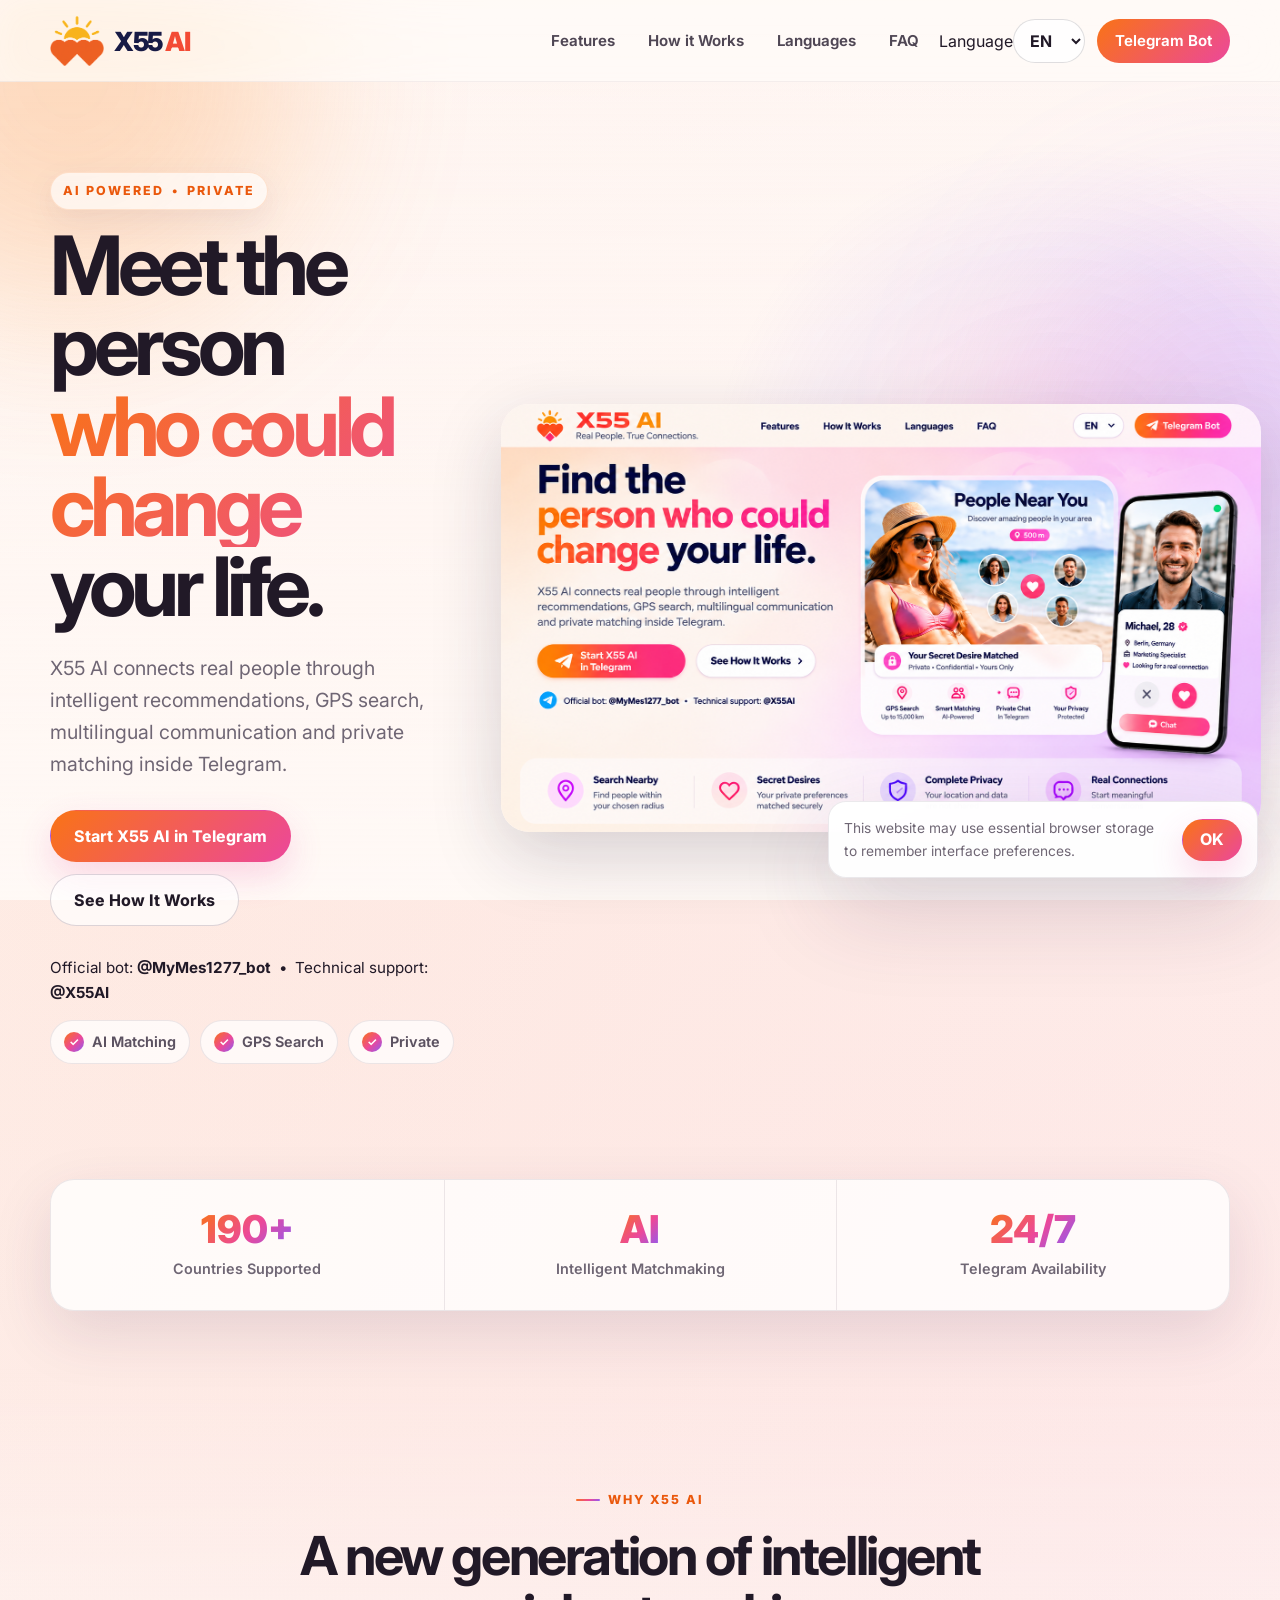
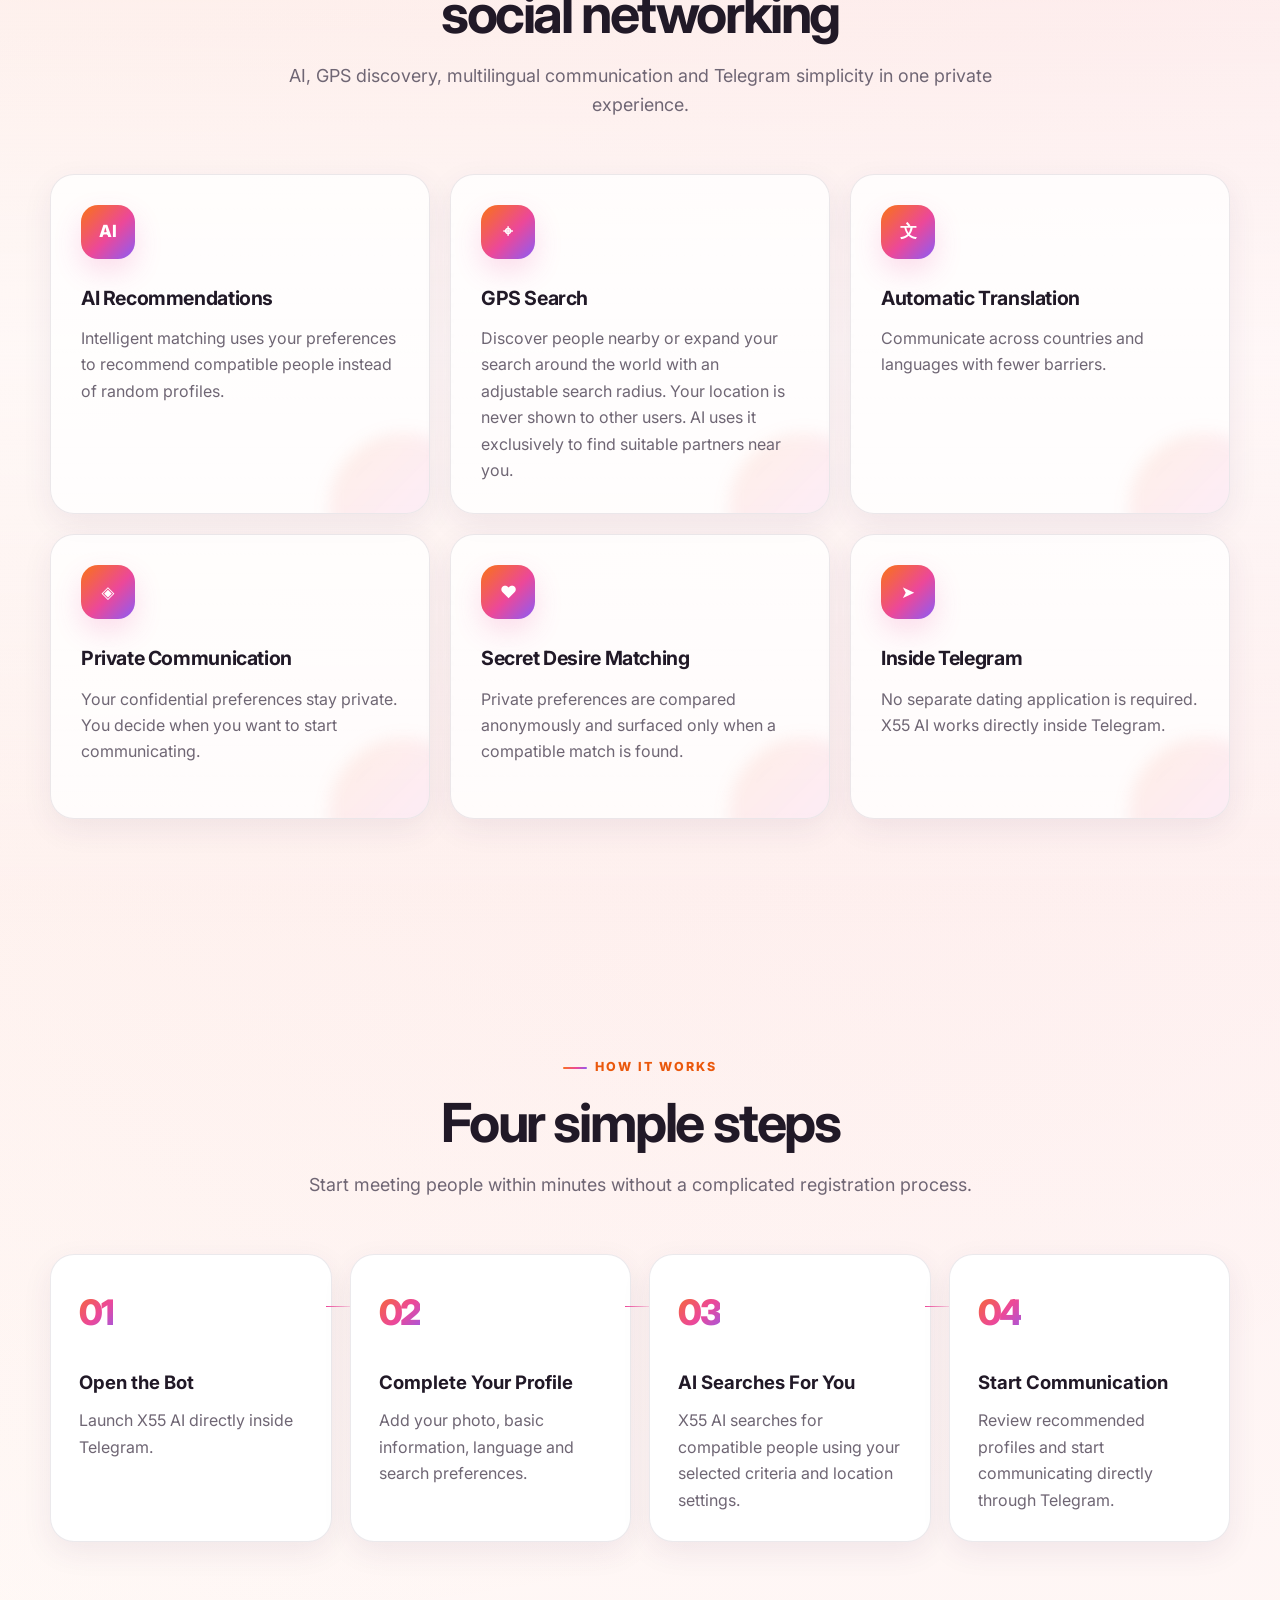
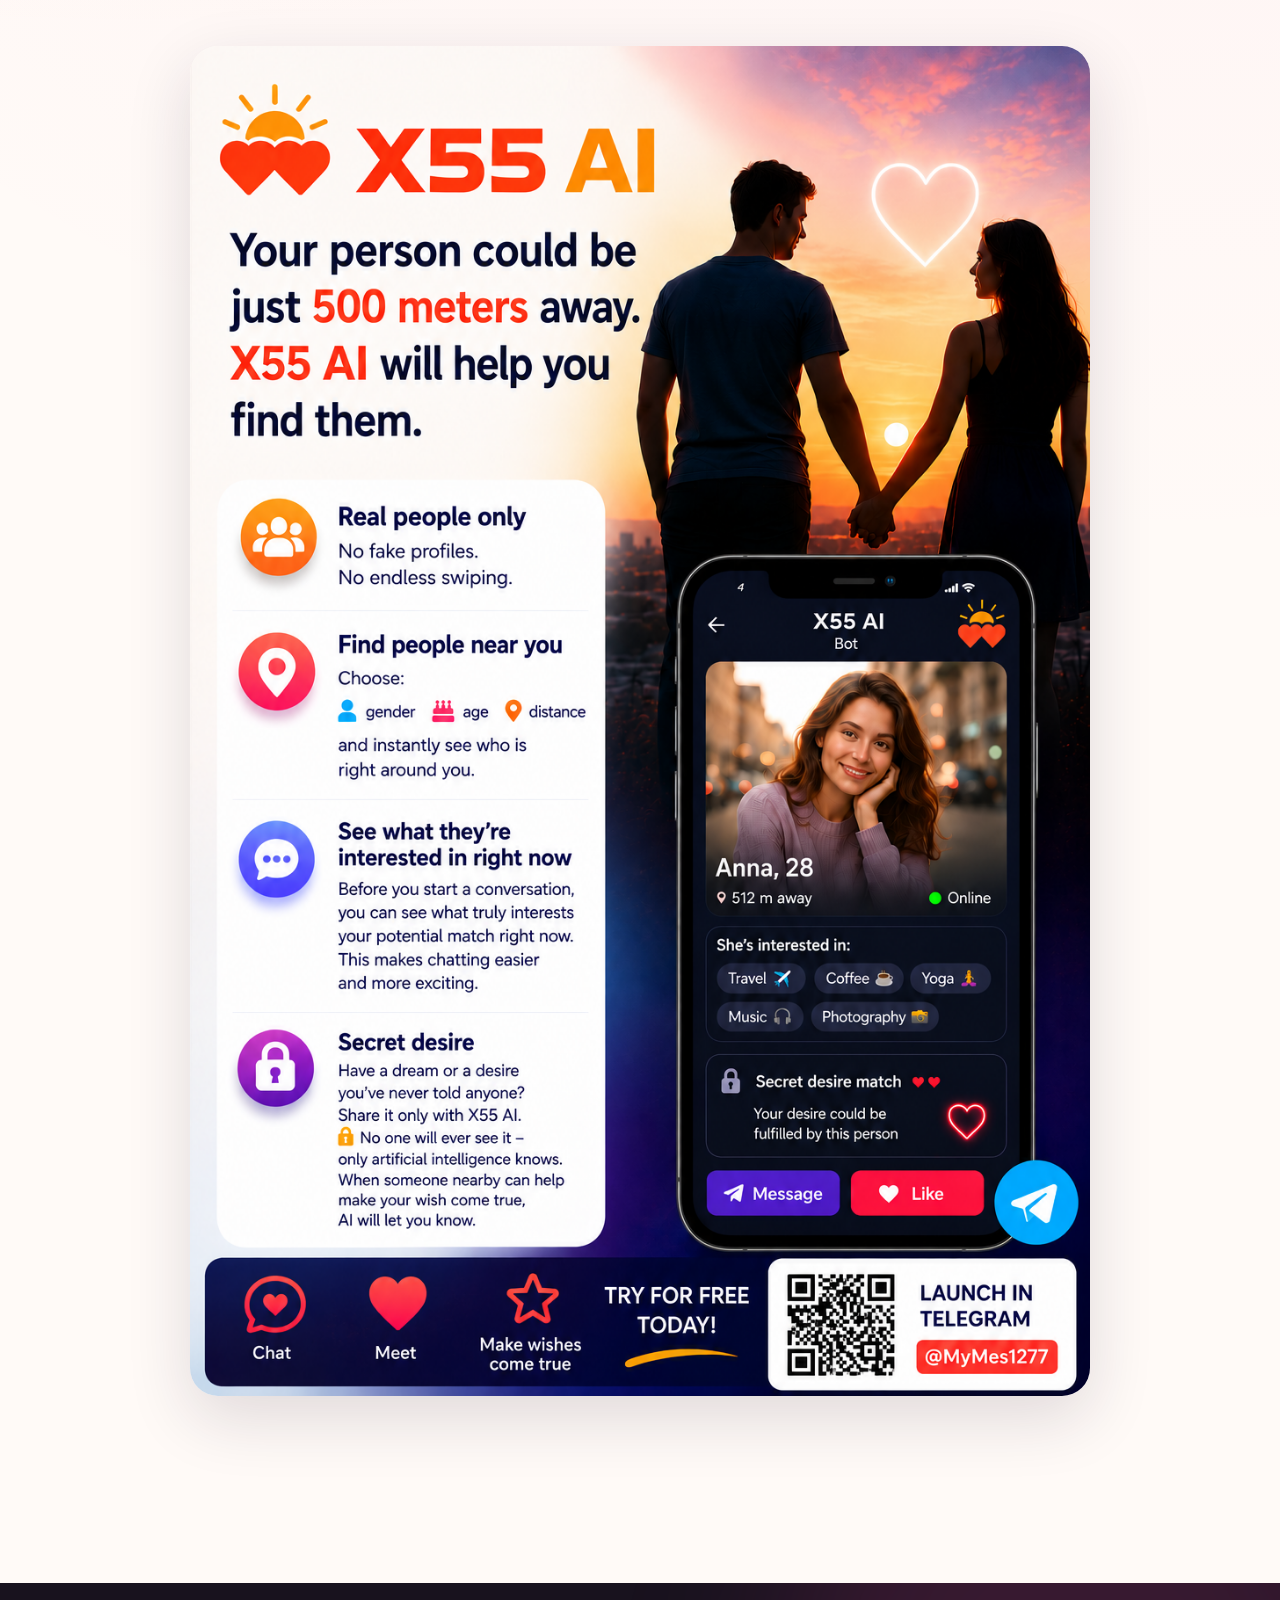
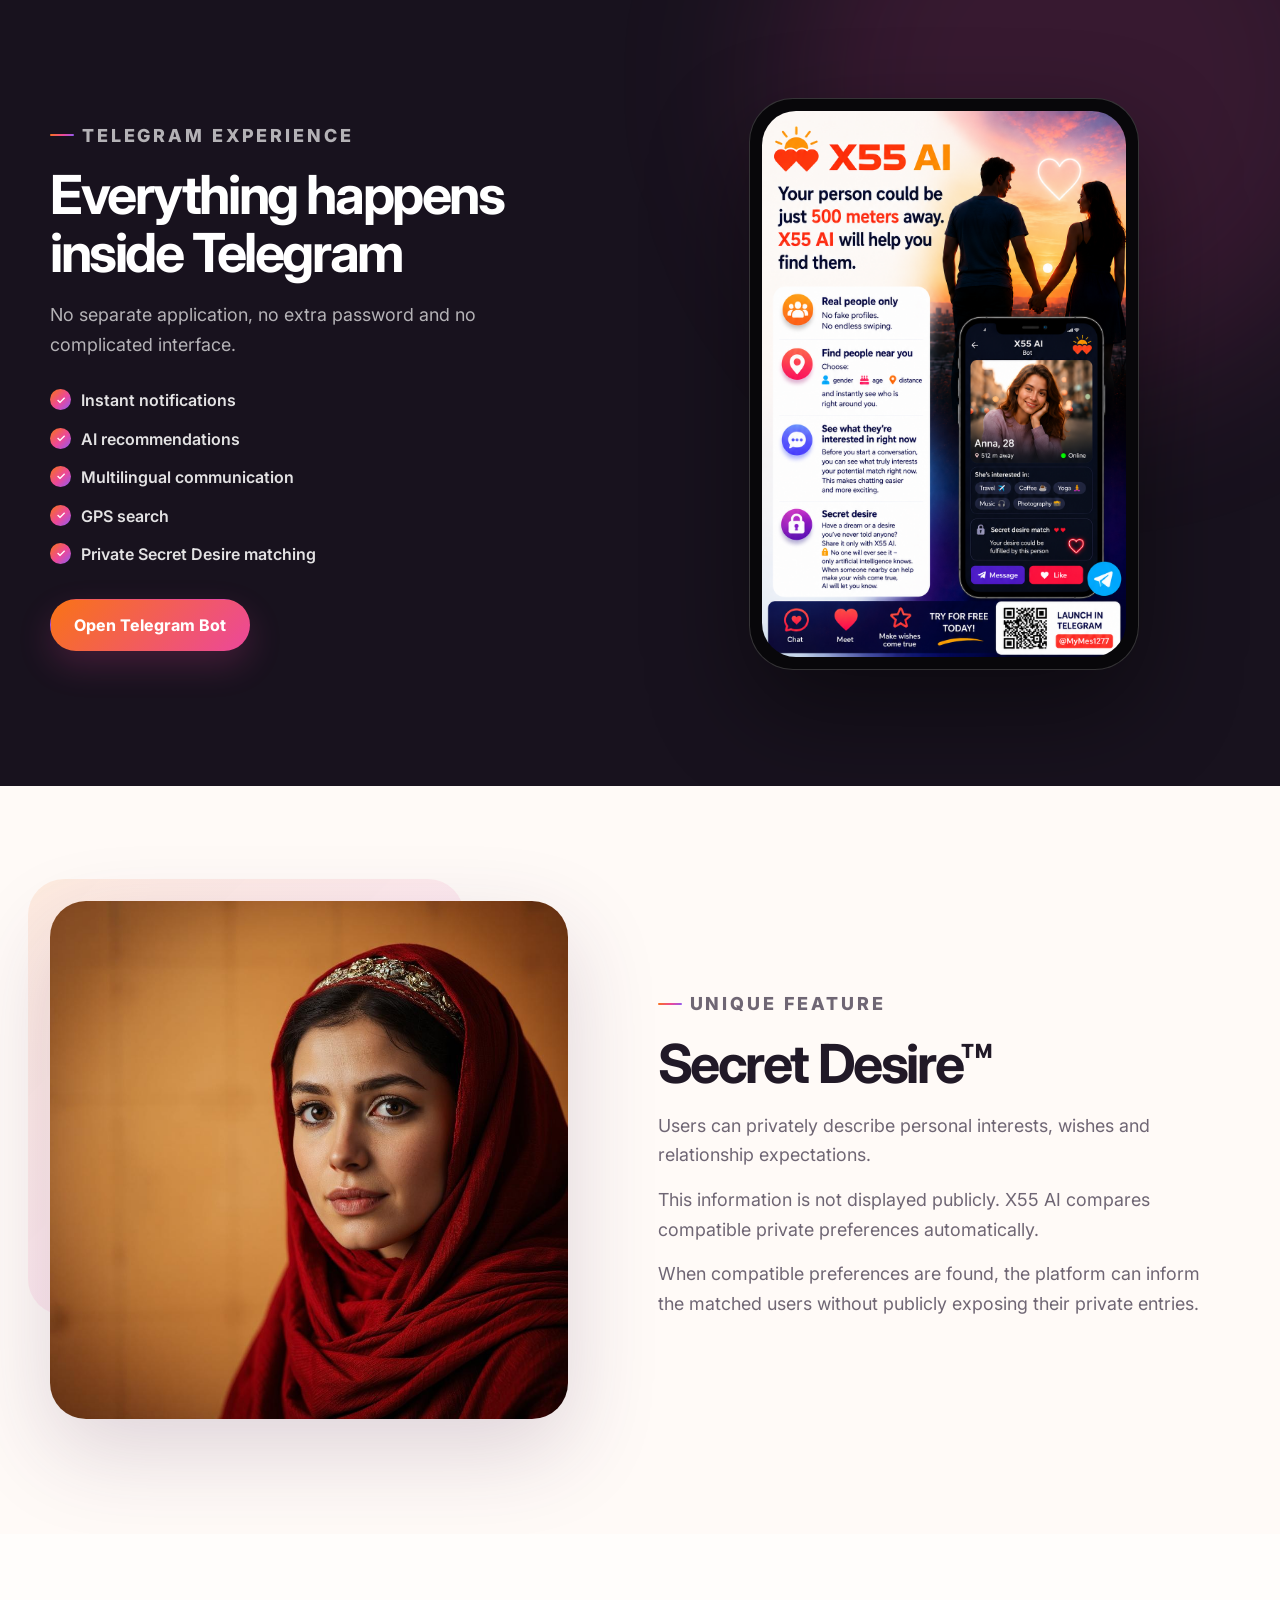
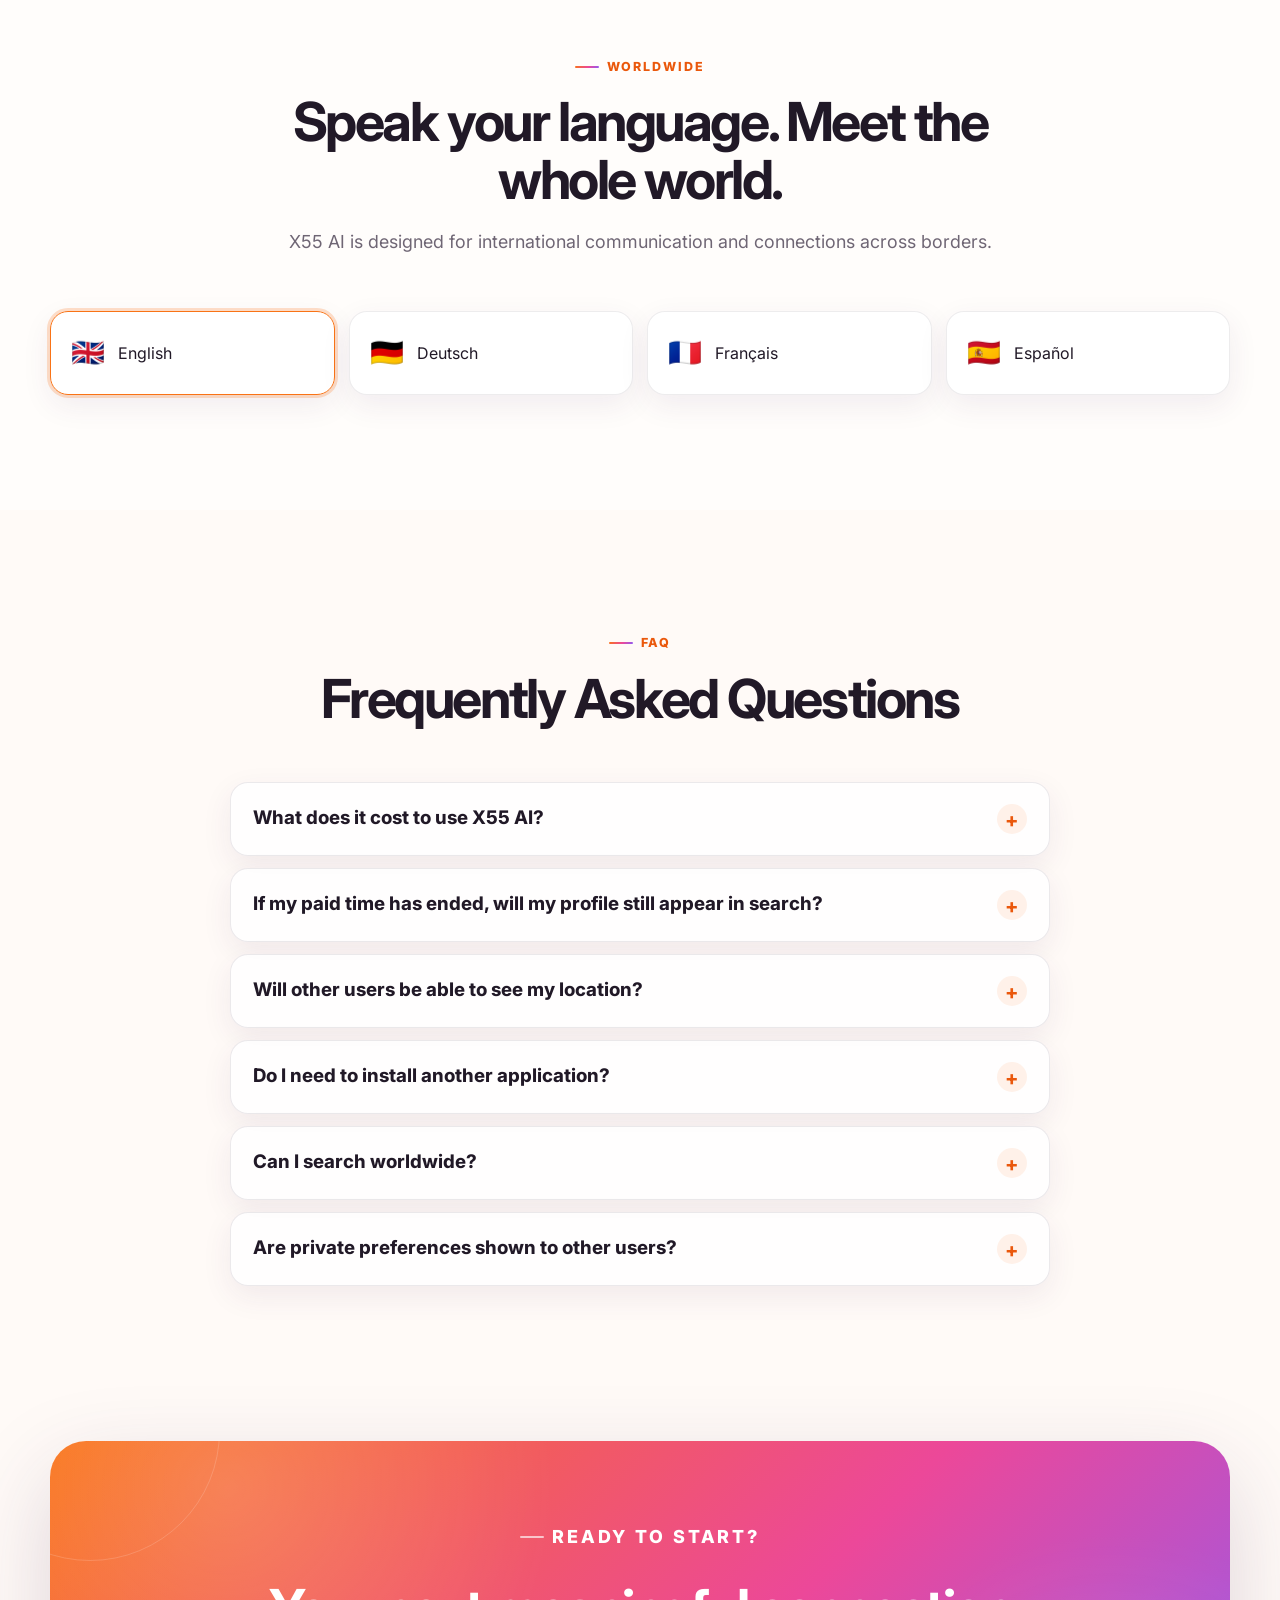
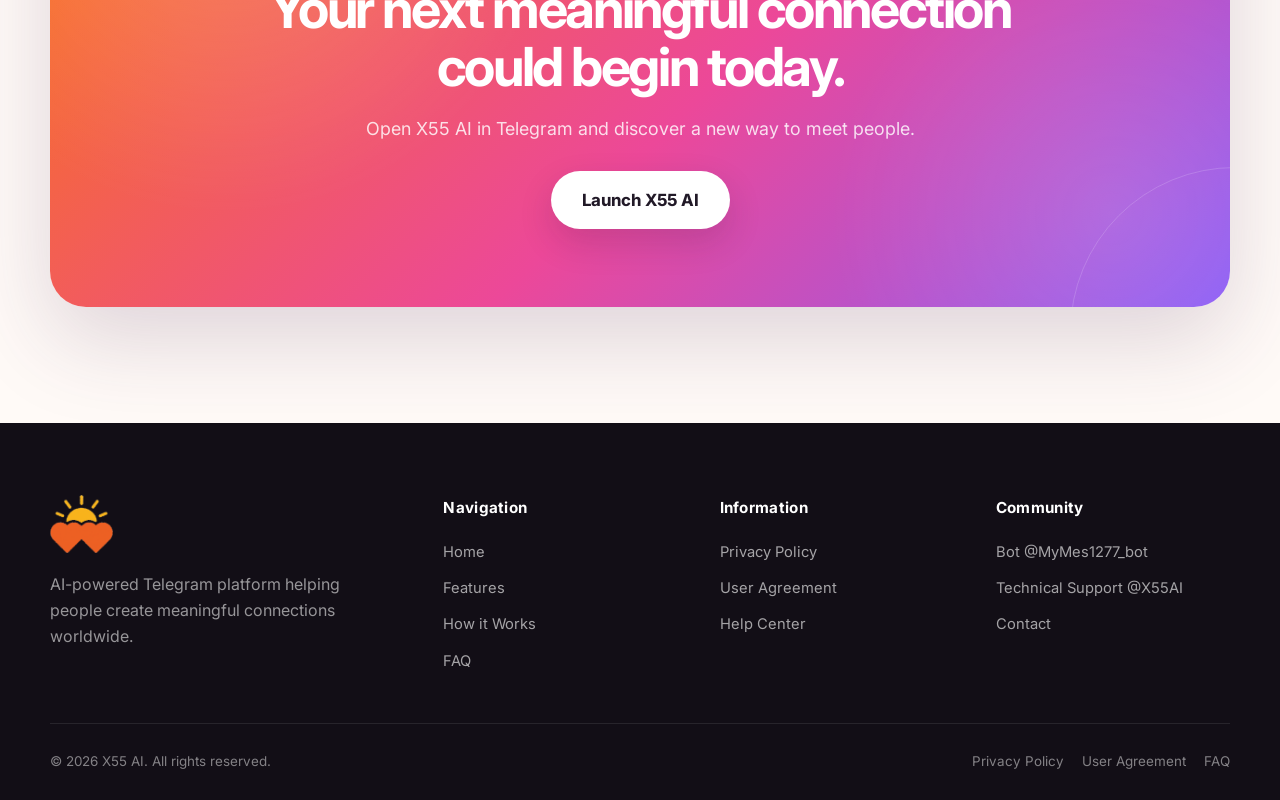
==== index.html @ 504388fe "Add files via upload" ====
<!doctype html>
<html lang="en">
<head>
  <meta charset="utf-8">
  <meta name="viewport" content="width=device-width, initial-scale=1">
  <meta name="color-scheme" content="light">
  <meta name="theme-color" content="#f97316">

  <title>X55 AI | AI-Powered Telegram Dating</title>
  <meta name="description" content="X55 AI is an AI-powered Telegram platform for meaningful connections, GPS discovery, multilingual communication and private matching.">
  <meta name="robots" content="index,follow,max-image-preview:large">
  <meta name="author" content="X55 AI">

  <link rel="icon" href="favicon.ico" sizes="any">
  <link rel="preconnect" href="https://fonts.googleapis.com">
  <link rel="preconnect" href="https://fonts.gstatic.com" crossorigin>
  <link href="https://fonts.googleapis.com/css2?family=Inter:wght@400;500;600;700;800&display=swap" rel="stylesheet">

  <meta property="og:type" content="website">
  <meta property="og:site_name" content="X55 AI">
  <meta property="og:title" content="X55 AI | Meet Real People with AI">
  <meta property="og:description" content="AI-powered matching, GPS discovery and multilingual communication directly inside Telegram.">
  <meta property="og:image" content="assets/hero/og-image.jpg">
  <meta property="og:image:alt" content="X55 AI">
  <meta name="twitter:card" content="summary_large_image">
  <meta name="twitter:title" content="X55 AI">
  <meta name="twitter:description" content="AI-powered Telegram platform for meaningful connections.">
  <meta name="twitter:image" content="assets/hero/og-image.jpg">

  <link rel="stylesheet" href="css/style.css">
  <link rel="stylesheet" href="css/animations.css">
  <link rel="stylesheet" href="css/responsive.css">
</head>

<body>
  <a class="skip-link" href="#main-content">Skip to content</a>

  <div class="background-gradient" aria-hidden="true"></div>
  <div class="background-glow glow-one" aria-hidden="true"></div>
  <div class="background-glow glow-two" aria-hidden="true"></div>

  <header id="header" class="site-header">
    <div class="container">
      <nav class="navbar" aria-label="Main navigation">
        <a class="logo" href="#hero" aria-label="X55 AI home">
          <img src="assets/logo/logo.png" alt="X55 AI" width="54" height="50">
          <span class="logo-wordmark">X55 <span>AI</span></span>
        </a>

        <ul class="desktop-menu">
          <li><a href="#features">Features</a></li>
          <li><a href="#how">How it Works</a></li>
          <li><a href="#languages">Languages</a></li>
          <li><a href="#faq">FAQ</a></li>
          <li class="language-switcher-item">
            <label class="sr-only" for="languageSelect">Language</label>
            <select id="languageSelect" class="language-select" aria-label="Select language">
              <option value="en">EN</option>
              <option value="de">DE</option>
              <option value="fr">FR</option>
              <option value="es">ES</option>
            </select>
          </li>
          <li>
            <a class="telegram-link" href="https://t.me/MyMes1277_bot" target="_blank" rel="noopener noreferrer" aria-label="Open @MyMes1277_bot in Telegram">
              Telegram Bot
            </a>
          </li>
        </ul>

        <button class="mobile-button" id="mobileButton" type="button"
                aria-label="Open navigation" aria-controls="mobileMenu" aria-expanded="false">
          <span aria-hidden="true"></span>
          <span aria-hidden="true"></span>
          <span aria-hidden="true"></span>
        </button>
      </nav>
    </div>

    <nav class="mobile-menu" id="mobileMenu" aria-label="Mobile navigation" hidden>
      <ul>
        <li><a href="#hero">Home</a></li>
        <li><a href="#features">Features</a></li>
        <li><a href="#how">How it Works</a></li>
        <li><a href="#languages">Languages</a></li>
        <li><a href="#faq">FAQ</a></li>
        <li class="mobile-language-row">
          <label for="mobileLanguageSelect">Language</label>
          <select id="mobileLanguageSelect" class="language-select" aria-label="Select language">
            <option value="en">English</option><option value="de">Deutsch</option>
            <option value="fr">Français</option><option value="es">Español</option>
          </select>
        </li>
        <li><a class="mobile-telegram" href="https://t.me/MyMes1277_bot" target="_blank" rel="noopener noreferrer">Start @MyMes1277_bot</a></li>
        <li><a href="https://t.me/X55AI" target="_blank" rel="noopener noreferrer">Technical Support @X55AI</a></li>
      </ul>
    </nav>
  </header>

  <main id="main-content">
    <section id="hero" class="hero" aria-labelledby="hero-title">
      <div class="container hero-grid">
        <div class="hero-content">
          <p class="hero-label">AI POWERED <span aria-hidden="true">•</span> PRIVATE</p>
          <h1 id="hero-title">
            Meet the person
            <span>who could change</span>
            your life.
          </h1>
          <p class="hero-description">
            X55 AI connects real people through intelligent recommendations,
            GPS search, multilingual communication and private matching inside Telegram.
          </p>

          <div class="hero-buttons">
            <a class="btn btn-primary" href="https://t.me/MyMes1277_bot" target="_blank" rel="noopener noreferrer" aria-label="Open X55 AI bot @MyMes1277_bot in Telegram">Start X55 AI in Telegram</a>
            <a class="btn btn-secondary" href="#how">See How It Works</a>
          </div>
          <p class="telegram-identity">Official bot: <strong>@MyMes1277_bot</strong> &nbsp;•&nbsp; Technical support: <a href="https://t.me/X55AI" target="_blank" rel="noopener noreferrer"><strong>@X55AI</strong></a></p>

          <ul class="hero-badges" aria-label="Key benefits">
            <li class="badge"><span class="badge-check" aria-hidden="true">✓</span> AI Matching</li>
            <li class="badge"><span class="badge-check" aria-hidden="true">✓</span> GPS Search</li>
            <li class="badge"><span class="badge-check" aria-hidden="true">✓</span> Private</li>
          </ul>
        </div>

        <div class="hero-visual hero-visual-single" aria-label="X55 AI preview">
          <figure class="hero-new-phone">
            <img src="assets/feature/how-it-works-en.png" alt="X55 AI overview: nearby search, private matching and Telegram experience" fetchpriority="high">
          </figure>
        </div>
      </div>
    </section>

    <section id="statistics" class="statistics" aria-label="X55 AI highlights">
      <div class="container">
        <div class="statistics-grid">
          <article class="statistics-card"><strong>190+</strong><span>Countries Supported</span></article>
          <article class="statistics-card"><strong>AI</strong><span>Intelligent Matchmaking</span></article>
          <article class="statistics-card"><strong>24/7</strong><span>Telegram Availability</span></article>
        </div>
      </div>
    </section>

    <section id="features" class="features" aria-labelledby="features-title">
      <div class="container">
        <header class="section-title">
          <p class="section-kicker">WHY X55 AI</p>
          <h2 id="features-title">A new generation of intelligent social networking</h2>
          <p>AI, GPS discovery, multilingual communication and Telegram simplicity in one private experience.</p>
        </header>

        <div class="features-grid">
          <article class="feature-card">
            <div class="feature-icon" aria-hidden="true">AI</div>
            <h3>AI Recommendations</h3>
            <p>Intelligent matching uses your preferences to recommend compatible people instead of random profiles.</p>
          </article>
          <article class="feature-card">
            <div class="feature-icon" aria-hidden="true">⌖</div>
            <h3>GPS Search</h3>
            <p>Discover people nearby or expand your search around the world with an adjustable search radius. Your location is never shown to other users. AI uses it exclusively to find suitable partners near you.</p>
          </article>
          <article class="feature-card">
            <div class="feature-icon" aria-hidden="true">文</div>
            <h3>Automatic Translation</h3>
            <p>Communicate across countries and languages with fewer barriers.</p>
          </article>
          <article class="feature-card">
            <div class="feature-icon" aria-hidden="true">◈</div>
            <h3>Private Communication</h3>
            <p>Your confidential preferences stay private. You decide when you want to start communicating.</p>
          </article>
          <article class="feature-card">
            <div class="feature-icon" aria-hidden="true">♥</div>
            <h3>Secret Desire Matching</h3>
            <p>Private preferences are compared anonymously and surfaced only when a compatible match is found.</p>
          </article>
          <article class="feature-card">
            <div class="feature-icon" aria-hidden="true">➤</div>
            <h3>Inside Telegram</h3>
            <p>No separate dating application is required. X55 AI works directly inside Telegram.</p>
          </article>
        </div>
      </div>
    </section>

    <section id="how" class="how-it-works" aria-labelledby="how-title">
      <div class="container">
        <header class="section-title">
          <p class="section-kicker">HOW IT WORKS</p>
          <h2 id="how-title">Four simple steps</h2>
          <p>Start meeting people within minutes without a complicated registration process.</p>
        </header>

        <ol class="steps-grid">
          <li class="step-card"><span class="step-number">01</span><h3>Open the Bot</h3><p>Launch X55 AI directly inside Telegram.</p></li>
          <li class="step-card"><span class="step-number">02</span><h3>Complete Your Profile</h3><p>Add your photo, basic information, language and search preferences.</p></li>
          <li class="step-card"><span class="step-number">03</span><h3>AI Searches For You</h3><p>X55 AI searches for compatible people using your selected criteria and location settings.</p></li>
          <li class="step-card"><span class="step-number">04</span><h3>Start Communication</h3><p>Review recommended profiles and start communicating directly through Telegram.</p></li>
        </ol>

        <div class="feature-explainer" aria-label="X55 AI visual overview">
          <div class="feature-explainer-image">
            <img src="assets/flyers/flyer-en.png" alt="X55 AI promotional overview: nearby people, private matching and Telegram" loading="lazy">
          </div>
        </div>
      </div>
    </section>

    <section id="phone-preview" class="phone-preview" aria-labelledby="telegram-title">
      <div class="container phone-preview-grid">
        <div class="preview-left">
          <p class="section-kicker">TELEGRAM EXPERIENCE</p>
          <h2 id="telegram-title">Everything happens inside Telegram</h2>
          <p>No separate application, no extra password and no complicated interface.</p>
          <ul class="preview-list">
            <li>Instant notifications</li>
            <li>AI recommendations</li>
            <li>Multilingual communication</li>
            <li>GPS search</li>
            <li>Private Secret Desire matching</li>
          </ul>
          <a class="btn btn-primary" href="https://t.me/MyMes1277_bot" target="_blank" rel="noopener noreferrer">Open Telegram Bot</a>
        </div>
        <figure class="preview-right">
          <div class="phone-large floating">
            <img src="assets/screenshots/chat-preview.png" alt="X55 AI interface inside Telegram" width="520" height="960" loading="lazy">
          </div>
        </figure>
      </div>
    </section>

    <section id="secret-desire" class="secret-desire" aria-labelledby="secret-title">
      <div class="container secret-grid">
        <figure class="secret-image">
          <img src="assets/hero/secret-desire.jpg" alt="Private matching concept" width="720" height="720" loading="lazy">
        </figure>
        <div class="secret-content">
          <p class="section-kicker">UNIQUE FEATURE</p>
          <h2 id="secret-title">Secret Desire™</h2>
          <p>Users can privately describe personal interests, wishes and relationship expectations.</p>
          <p>This information is not displayed publicly. X55 AI compares compatible private preferences automatically.</p>
          <p>When compatible preferences are found, the platform can inform the matched users without publicly exposing their private entries.</p>
        </div>
      </div>
    </section>

    <section id="languages" class="languages" aria-labelledby="languages-title">
      <div class="container">
        <header class="section-title">
          <p class="section-kicker">WORLDWIDE</p>
          <h2 id="languages-title">Speak your language. Meet the whole world.</h2>
          <p>X55 AI is designed for international communication and connections across borders.</p>
        </header>

        <div class="languages-grid" aria-label="Supported interface examples">
          <button class="language-card" type="button" data-language="en" aria-label="Switch language to English"><span aria-hidden="true">🇬🇧</span><span>English</span></button>
          <button class="language-card" type="button" data-language="de" aria-label="Switch language to Deutsch"><span aria-hidden="true">🇩🇪</span><span>Deutsch</span></button>
          <button class="language-card" type="button" data-language="fr" aria-label="Switch language to Français"><span aria-hidden="true">🇫🇷</span><span>Français</span></button>
          <button class="language-card" type="button" data-language="es" aria-label="Switch language to Español"><span aria-hidden="true">🇪🇸</span><span>Español</span></button>
        </div>
      </div>
    </section>

    <section id="faq" class="faq" aria-labelledby="faq-title">
      <div class="container">
        <header class="section-title">
          <p class="section-kicker">FAQ</p>
          <h2 id="faq-title">Frequently Asked Questions</h2>
        </header>

        <div class="faq-container">
          <article class="faq-item">
            <h3><button class="faq-question" type="button" aria-expanded="false">What does it cost to use X55 AI?</button></h3>
            <div class="faq-answer"><p>Currently, X55 AI costs 1.5 USD for 10 hours of use. You can pause the bot whenever you do not plan to use it; while paused, the usage timer stops and your remaining paid time is preserved.</p></div>
          </article>
          <article class="faq-item">
            <h3><button class="faq-question" type="button" aria-expanded="false">If my paid time has ended, will my profile still appear in search?</button></h3>
            <div class="faq-answer"><p>No. Only active, paid profiles participate in search. If your profile is inactive, the system assumes that you are not currently planning to meet people. Once paid time is renewed, your profile becomes active and participates in search again.</p></div>
          </article>
          <article class="faq-item">
            <h3><button class="faq-question" type="button" aria-expanded="false">Will other users be able to see my location?</button></h3>
            <div class="faq-answer"><p>No. Your exact location is never shown to other users. X55 AI uses location data exclusively to find suitable people within the search radius you choose.</p></div>
          </article>
          <article class="faq-item">
            <h3><button class="faq-question" type="button" aria-expanded="false">Do I need to install another application?</button></h3>
            <div class="faq-answer"><p>No. The service works directly inside Telegram.</p></div>
          </article>
          <article class="faq-item">
            <h3><button class="faq-question" type="button" aria-expanded="false">Can I search worldwide?</button></h3>
            <div class="faq-answer"><p>You can configure your search area and discover people beyond your immediate location.</p></div>
          </article>
          <article class="faq-item">
            <h3><button class="faq-question" type="button" aria-expanded="false">Are private preferences shown to other users?</button></h3>
            <div class="faq-answer"><p>Secret Desire entries are intended to remain private and are used for compatible matching rather than public profile display.</p></div>
          </article>
        </div>
      </div>
    </section>

    <section id="cta" class="cta" aria-labelledby="cta-title">
      <div class="container">
        <div class="cta-box">
          <p class="section-kicker">READY TO START?</p>
          <h2 id="cta-title">Your next meaningful connection could begin today.</h2>
          <p>Open X55 AI in Telegram and discover a new way to meet people.</p>
          <a class="btn btn-primary btn-large" href="https://t.me/MyMes1277_bot" target="_blank" rel="noopener noreferrer">Launch X55 AI</a>
        </div>
      </div>
    </section>
  </main>

  <footer id="footer" class="site-footer">
    <div class="container">
      <div class="footer-grid">
        <div class="footer-column footer-brand">
          <img class="footer-logo" src="assets/logo/logo-white.png" alt="X55 AI" width="220" height="72" loading="lazy">
          <p>AI-powered Telegram platform helping people create meaningful connections worldwide.</p>
        </div>

        <nav class="footer-column" aria-label="Footer navigation">
          <h2>Navigation</h2>
          <ul>
            <li><a href="#hero">Home</a></li>
            <li><a href="#features">Features</a></li>
            <li><a href="#how">How it Works</a></li>
            <li><a href="#faq">FAQ</a></li>
          </ul>
        </nav>

        <div class="footer-column">
          <h2>Information</h2>
          <ul>
            <li><a href="privacy.html">Privacy Policy</a></li>
            <li><a href="agreement.html">User Agreement</a></li>
            <li><a href="faq.html">Help Center</a></li>
          </ul>
        </div>

        <div class="footer-column">
          <h2>Community</h2>
          <ul>
            <li><a href="https://t.me/MyMes1277_bot" target="_blank" rel="noopener noreferrer">Bot @MyMes1277_bot</a></li>
            <li><a href="https://t.me/X55AI" target="_blank" rel="noopener noreferrer">Technical Support @X55AI</a></li>
            <li><a href="mailto:info@x55.ai">Contact</a></li>
          </ul>
        </div>
      </div>

      <div class="footer-bottom">
        <p>© 2026 X55 AI. All rights reserved.</p>
        <div class="footer-links">
          <a href="privacy.html">Privacy Policy</a>
          <a href="agreement.html">User Agreement</a>
          <a href="faq.html">FAQ</a>
        </div>
      </div>
    </div>
  </footer>

  <button id="scrollTop" class="scroll-top" type="button" aria-label="Back to top" hidden>↑</button>

  <div id="cookieNotice" class="cookie-notice" role="region" aria-label="Cookie notice" hidden>
    <div class="cookie-content">
      <p>This website may use essential browser storage to remember interface preferences.</p>
      <button id="acceptCookies" class="btn btn-primary" type="button">OK</button>
    </div>
  </div>

  <script type="application/ld+json">
  {
    "@context": "https://schema.org",
    "@type": "WebApplication",
    "name": "X55 AI",
    "url": "/",
    "applicationCategory": "SocialNetworkingApplication",
    "operatingSystem": "Telegram",
    "description": "AI-powered Telegram platform for meaningful connections, GPS discovery and multilingual communication.",
    "offers": {
      "@type": "Offer",
      "price": "0",
      "priceCurrency": "EUR",
      "description": "Free during beta testing"
    }
  }
  </script>

  <script src="js/main.js" defer></script>
</body>
</html>
---- css/style.css ----
/* =========================================================
   X55 AI — Core Styles
   File: css/style.css
   Version: 2.0
   ========================================================= */

/* ---------- Design tokens ---------- */
:root {
  --font-sans: "Inter", system-ui, -apple-system, BlinkMacSystemFont, "Segoe UI", sans-serif;

  --bg: #fffaf7;
  --bg-soft: #fff4ed;
  --surface: rgba(255, 255, 255, 0.82);
  --surface-solid: #ffffff;
  --surface-dark: #17121d;

  --text: #211927;
  --text-soft: #6f6674;
  --text-inverse: #ffffff;

  --primary: #f97316;
  --primary-strong: #ea580c;
  --secondary: #ec4899;
  --accent: #8b5cf6;

  --border: rgba(65, 40, 72, 0.10);
  --border-strong: rgba(65, 40, 72, 0.18);

  --shadow-sm: 0 10px 30px rgba(73, 39, 84, 0.08);
  --shadow-md: 0 22px 60px rgba(73, 39, 84, 0.13);
  --shadow-lg: 0 32px 90px rgba(73, 39, 84, 0.18);

  --radius-sm: 14px;
  --radius-md: 24px;
  --radius-lg: 36px;
  --radius-pill: 999px;

  --container: 1180px;
  --header-height: 82px;
  --section-space: clamp(76px, 9vw, 132px);

  --gradient-brand: linear-gradient(135deg, var(--primary) 0%, var(--secondary) 55%, var(--accent) 100%);
  --gradient-soft: linear-gradient(135deg, rgba(249,115,22,.10), rgba(236,72,153,.09), rgba(139,92,246,.08));
}

/* ---------- Reset ---------- */
*,
*::before,
*::after {
  box-sizing: border-box;
}

html {
  scroll-behavior: smooth;
  scroll-padding-top: calc(var(--header-height) + 20px);
}

body {
  margin: 0;
  min-width: 320px;
  overflow-x: hidden;
  color: var(--text);
  background:
    radial-gradient(circle at 10% 10%, rgba(249,115,22,.08), transparent 30%),
    radial-gradient(circle at 90% 18%, rgba(236,72,153,.08), transparent 30%),
    var(--bg);
  font-family: var(--font-sans);
  font-size: 16px;
  line-height: 1.65;
  -webkit-font-smoothing: antialiased;
  text-rendering: optimizeLegibility;
}

body.menu-open {
  overflow: hidden;
}

img {
  display: block;
  max-width: 100%;
  height: auto;
}

a {
  color: inherit;
  text-decoration: none;
}

button,
input,
textarea,
select {
  font: inherit;
}

button,
a {
  -webkit-tap-highlight-color: transparent;
}

button {
  color: inherit;
}

ul,
ol {
  margin: 0;
  padding: 0;
}

figure,
p,
h1,
h2,
h3 {
  margin-top: 0;
}

::selection {
  color: #fff;
  background: var(--secondary);
}

/* ---------- Accessibility ---------- */
.skip-link {
  position: fixed;
  z-index: 9999;
  top: 12px;
  left: 12px;
  padding: 11px 16px;
  border-radius: 10px;
  color: #fff;
  background: var(--surface-dark);
  transform: translateY(-160%);
  transition: transform .2s ease;
}

.skip-link:focus {
  transform: translateY(0);
}

:focus-visible {
  outline: 3px solid rgba(139,92,246,.45);
  outline-offset: 4px;
}

/* ---------- Layout ---------- */
.container {
  width: min(calc(100% - 40px), var(--container));
  margin-inline: auto;
}

main section {
  position: relative;
  padding-block: var(--section-space);
}

.section-title {
  width: min(760px, 100%);
  margin: 0 auto 54px;
  text-align: center;
}

.section-title h2,
.preview-left h2,
.secret-content h2,
.cta-box h2 {
  margin-bottom: 18px;
  font-size: clamp(2rem, 4.2vw, 3.6rem);
  line-height: 1.08;
  letter-spacing: -.045em;
}

.section-title > p:last-child,
.preview-left > p,
.secret-content p,
.cta-box > p {
  color: var(--text-soft);
  font-size: clamp(1rem, 1.5vw, 1.12rem);
}

.section-kicker,
.hero-label {
  display: inline-flex;
  align-items: center;
  gap: 8px;
  margin-bottom: 16px;
  color: var(--primary-strong);
  font-size: .78rem;
  font-weight: 800;
  letter-spacing: .16em;
  text-transform: uppercase;
}

.section-kicker::before {
  width: 24px;
  height: 2px;
  content: "";
  border-radius: 2px;
  background: var(--gradient-brand);
}

/* ---------- Decorative background ---------- */
.background-gradient,
.background-glow {
  position: fixed;
  z-index: -3;
  pointer-events: none;
}

.background-gradient {
  inset: 0;
  background: linear-gradient(180deg, rgba(255,255,255,.35), rgba(255,250,247,.92));
}

.background-glow {
  width: 460px;
  height: 460px;
  border-radius: 50%;
  opacity: .28;
  filter: blur(90px);
}

.glow-one {
  top: -150px;
  left: -160px;
  background: #fb923c;
}

.glow-two {
  top: 230px;
  right: -200px;
  background: #c084fc;
}

/* ---------- Buttons ---------- */
.btn {
  display: inline-flex;
  min-height: 52px;
  align-items: center;
  justify-content: center;
  gap: 10px;
  padding: 13px 23px;
  border: 1px solid transparent;
  border-radius: var(--radius-pill);
  cursor: pointer;
  font-weight: 750;
  line-height: 1.2;
  transition:
    transform .22s ease,
    box-shadow .22s ease,
    border-color .22s ease,
    background .22s ease;
}

.btn:hover {
  transform: translateY(-2px);
}

.btn-primary {
  color: #fff;
  background: var(--gradient-brand);
  box-shadow: 0 14px 34px rgba(236,72,153,.20);
}

.btn-primary:hover {
  box-shadow: 0 18px 42px rgba(236,72,153,.28);
}

.btn-secondary {
  border-color: var(--border-strong);
  background: rgba(255,255,255,.70);
  backdrop-filter: blur(12px);
}

.btn-secondary:hover {
  border-color: rgba(249,115,22,.35);
  background: #fff;
}

.btn-large {
  min-height: 58px;
  padding-inline: 30px;
  font-size: 1.05rem;
}

/* ---------- Header ---------- */
.site-header {
  position: sticky;
  z-index: 1000;
  top: 0;
  height: var(--header-height);
  border-bottom: 1px solid rgba(65,40,72,.06);
  background: rgba(255,250,247,.82);
  backdrop-filter: blur(18px) saturate(150%);
}

.navbar {
  height: var(--header-height);
  display: flex;
  align-items: center;
  justify-content: space-between;
  gap: 28px;
}

.logo {
  display: inline-flex;
  align-items: center;
  gap: 10px;
  flex: 0 0 auto;
}

.logo img {
  width: 54px;
  height: 50px;
  object-fit: contain;
}

.logo-wordmark {
  color: #171a45;
  font-size: 1.65rem;
  font-weight: 850;
  letter-spacing: -.055em;
  line-height: 1;
}

.logo-wordmark span {
  color: #f34b34;
}

.desktop-menu {
  display: flex;
  align-items: center;
  gap: 7px;
  list-style: none;
}

.desktop-menu a {
  display: inline-flex;
  align-items: center;
  min-height: 44px;
  padding: 8px 13px;
  border-radius: var(--radius-pill);
  color: #4f4654;
  font-size: .94rem;
  font-weight: 650;
  transition: color .2s ease, background .2s ease;
}

.desktop-menu a:hover {
  color: var(--primary-strong);
  background: rgba(249,115,22,.07);
}

.desktop-menu .telegram-link {
  margin-left: 5px;
  padding-inline: 18px;
  color: #fff;
  background: var(--gradient-brand);
}

.desktop-menu .telegram-link:hover {
  color: #fff;
  background: var(--gradient-brand);
  box-shadow: var(--shadow-sm);
}

.mobile-button {
  display: none;
  width: 46px;
  height: 46px;
  border: 1px solid var(--border);
  border-radius: 14px;
  background: rgba(255,255,255,.82);
  cursor: pointer;
}

.mobile-button span {
  display: block;
  width: 20px;
  height: 2px;
  margin: 4px auto;
  border-radius: 4px;
  background: var(--text);
}

.mobile-menu {
  position: fixed;
  z-index: 999;
  top: var(--header-height);
  right: 0;
  left: 0;
  padding: 18px 20px 24px;
  border-bottom: 1px solid var(--border);
  background: rgba(255,250,247,.97);
  box-shadow: var(--shadow-md);
  backdrop-filter: blur(18px);
}

.mobile-menu[hidden] {
  display: none;
}

.mobile-menu ul {
  display: grid;
  gap: 7px;
  list-style: none;
}

.mobile-menu a {
  display: block;
  padding: 13px 14px;
  border-radius: 12px;
  font-weight: 650;
}

.mobile-menu a:hover {
  background: rgba(249,115,22,.08);
}

.mobile-menu .mobile-telegram {
  margin-top: 7px;
  color: #fff;
  text-align: center;
  background: var(--gradient-brand);
}

/* ---------- Hero ---------- */
.hero {
  min-height: calc(100svh - var(--header-height));
  display: flex;
  align-items: center;
  padding-top: clamp(54px, 7vw, 90px);
  overflow: hidden;
}

.hero::before {
  position: absolute;
  z-index: -1;
  top: 5%;
  right: -10%;
  width: 55vw;
  height: 55vw;
  max-width: 820px;
  max-height: 820px;
  content: "";
  border-radius: 50%;
  background: radial-gradient(circle, rgba(236,72,153,.12), rgba(139,92,246,.06) 48%, transparent 70%);
}

.hero-grid {
  display: grid;
  grid-template-columns: minmax(0, 1.02fr) minmax(420px, .98fr);
  align-items: center;
  gap: clamp(42px, 6vw, 86px);
}

.hero-content {
  position: relative;
  z-index: 2;
}

.hero-label {
  padding: 8px 12px;
  border: 1px solid rgba(249,115,22,.16);
  border-radius: var(--radius-pill);
  background: rgba(255,255,255,.66);
  box-shadow: var(--shadow-sm);
}

.hero-content h1 {
  max-width: 760px;
  margin-bottom: 24px;
  font-size: clamp(3rem, 6.4vw, 5.9rem);
  line-height: .98;
  letter-spacing: -.065em;
}

.hero-content h1 span {
  display: block;
  color: transparent;
  background: var(--gradient-brand);
  -webkit-background-clip: text;
  background-clip: text;
}

.hero-description {
  max-width: 650px;
  margin-bottom: 30px;
  color: var(--text-soft);
  font-size: clamp(1.06rem, 1.6vw, 1.22rem);
}

.hero-buttons {
  display: flex;
  flex-wrap: wrap;
  gap: 12px;
  margin-bottom: 30px;
}

.hero-badges {
  display: flex;
  flex-wrap: wrap;
  gap: 10px;
  list-style: none;
}

.badge {
  display: inline-flex;
  align-items: center;
  gap: 8px;
  padding: 9px 13px;
  border: 1px solid var(--border);
  border-radius: var(--radius-pill);
  color: #5c5261;
  background: rgba(255,255,255,.72);
  font-size: .9rem;
  font-weight: 650;
}

.badge-check {
  display: grid;
  width: 20px;
  height: 20px;
  place-items: center;
  border-radius: 50%;
  color: #fff;
  background: var(--gradient-brand);
  font-size: .72rem;
}

.hero-visual {
  position: relative;
  min-height: 610px;
}

.hero-photo {
  position: absolute;
  inset: 0 10% 0 0;
  margin: 0;
  overflow: hidden;
  border: 1px solid rgba(255,255,255,.8);
  border-radius: 42px;
  box-shadow: var(--shadow-lg);
}

.hero-photo::after {
  position: absolute;
  inset: 0;
  content: "";
  background: linear-gradient(180deg, transparent 48%, rgba(31,18,36,.16));
}

.hero-photo img {
  width: 100%;
  height: 100%;
  object-fit: cover;
}

.phone-card {
  position: absolute;
  z-index: 4;
  right: 0;
  bottom: 24px;
  width: min(285px, 52%);
  padding: 9px;
  border: 1px solid rgba(255,255,255,.82);
  border-radius: 34px;
  background: rgba(25,20,31,.94);
  box-shadow: 0 30px 70px rgba(31,18,36,.28);
}

.phone-top {
  position: relative;
  height: 24px;
}

.phone-camera {
  position: absolute;
  top: 7px;
  left: 50%;
  width: 7px;
  height: 7px;
  border-radius: 50%;
  background: #08070a;
  transform: translateX(-32px);
}

.phone-speaker {
  position: absolute;
  top: 9px;
  left: 50%;
  width: 36px;
  height: 4px;
  border-radius: 10px;
  background: #08070a;
  transform: translateX(-50%);
}

.phone-screen {
  overflow: hidden;
  min-height: 440px;
  border-radius: 26px;
  background: #fff;
}

.telegram-header {
  display: flex;
  align-items: center;
  gap: 9px;
  padding: 14px;
  border-bottom: 1px solid var(--border);
  font-size: .82rem;
}

.telegram-header img {
  width: 34px;
  height: 34px;
  border-radius: 50%;
  object-fit: cover;
}

.profile-card {
  padding: 14px;
}

.profile-card > img {
  width: 100%;
  aspect-ratio: 4 / 4.5;
  border-radius: 18px;
  object-fit: cover;
}

.profile-card h2 {
  margin: 12px 0 2px;
  font-size: 1.25rem;
}

.profile-card p {
  margin: 0;
  color: var(--text-soft);
  font-size: .88rem;
}

.match-box {
  margin: 0 14px 15px;
  padding: 11px 12px;
  border: 1px solid rgba(236,72,153,.13);
  border-radius: 14px;
  color: #9d174d;
  background: rgba(253,242,248,.92);
  font-size: .82rem;
  font-weight: 700;
}

/* ---------- Statistics ---------- */
.statistics {
  padding-block: 0 56px;
}

.statistics-grid {
  position: relative;
  z-index: 5;
  display: grid;
  grid-template-columns: repeat(4, 1fr);
  overflow: hidden;
  border: 1px solid var(--border);
  border-radius: var(--radius-md);
  background: rgba(255,255,255,.78);
  box-shadow: var(--shadow-md);
  backdrop-filter: blur(16px);
}

.statistics-card {
  min-height: 130px;
  display: flex;
  flex-direction: column;
  align-items: center;
  justify-content: center;
  padding: 22px;
  text-align: center;
}

.statistics-card + .statistics-card {
  border-left: 1px solid var(--border);
}

.statistics-card strong {
  color: transparent;
  background: var(--gradient-brand);
  -webkit-background-clip: text;
  background-clip: text;
  font-size: clamp(1.8rem, 3vw, 2.65rem);
  font-weight: 850;
  line-height: 1;
}

.statistics-card span {
  margin-top: 9px;
  color: var(--text-soft);
  font-size: .9rem;
  font-weight: 600;
}

/* ---------- Features ---------- */
.features {
  background: linear-gradient(180deg, transparent, rgba(255,255,255,.60), transparent);
}

.features-grid {
  display: grid;
  grid-template-columns: repeat(3, 1fr);
  gap: 20px;
}

.feature-card {
  position: relative;
  min-height: 285px;
  padding: 30px;
  overflow: hidden;
  border: 1px solid var(--border);
  border-radius: var(--radius-md);
  background: rgba(255,255,255,.76);
  box-shadow: var(--shadow-sm);
  transition: transform .25s ease, box-shadow .25s ease, border-color .25s ease;
}

.feature-card::after {
  position: absolute;
  right: -50px;
  bottom: -70px;
  width: 150px;
  height: 150px;
  content: "";
  border-radius: 50%;
  background: var(--gradient-soft);
  filter: blur(8px);
}

.feature-card:hover {
  transform: translateY(-6px);
  border-color: rgba(236,72,153,.20);
  box-shadow: var(--shadow-md);
}

.feature-icon {
  display: grid;
  width: 54px;
  height: 54px;
  margin-bottom: 23px;
  place-items: center;
  border-radius: 17px;
  color: #fff;
  background: var(--gradient-brand);
  box-shadow: 0 12px 28px rgba(236,72,153,.18);
  font-size: 1.05rem;
  font-weight: 800;
}

.feature-card h3 {
  margin-bottom: 11px;
  font-size: 1.22rem;
  letter-spacing: -.02em;
}

.feature-card p {
  margin-bottom: 0;
  color: var(--text-soft);
}

/* ---------- How it works ---------- */
.how-it-works {
  overflow: hidden;
}

.steps-grid {
  display: grid;
  grid-template-columns: repeat(4, 1fr);
  gap: 18px;
  list-style: none;
  counter-reset: none;
}

.step-card {
  position: relative;
  min-height: 245px;
  padding: 28px;
  border: 1px solid var(--border);
  border-radius: var(--radius-md);
  background: var(--surface-solid);
  box-shadow: var(--shadow-sm);
}

.step-card:not(:last-child)::after {
  position: absolute;
  z-index: 3;
  top: 51px;
  right: -25px;
  width: 30px;
  height: 1px;
  content: "";
  background: linear-gradient(90deg, var(--secondary), transparent);
}

.step-number {
  display: inline-flex;
  margin-bottom: 26px;
  color: transparent;
  background: var(--gradient-brand);
  -webkit-background-clip: text;
  background-clip: text;
  font-size: 2.2rem;
  font-weight: 850;
  letter-spacing: -.06em;
}

.step-card h3 {
  margin-bottom: 10px;
  font-size: 1.16rem;
}

.step-card p {
  margin-bottom: 0;
  color: var(--text-soft);
}

/* ---------- Telegram preview ---------- */
.phone-preview {
  overflow: hidden;
  background: #18121e;
  color: #fff;
}

.phone-preview::before {
  position: absolute;
  top: -200px;
  right: -100px;
  width: 600px;
  height: 600px;
  content: "";
  border-radius: 50%;
  background: rgba(236,72,153,.15);
  filter: blur(80px);
}

.phone-preview-grid {
  display: grid;
  grid-template-columns: .95fr 1.05fr;
  align-items: center;
  gap: clamp(48px, 7vw, 90px);
}

.phone-preview .section-kicker {
  color: #fdba74;
}

.phone-preview .preview-left > p {
  color: rgba(255,255,255,.68);
}

.preview-list {
  display: grid;
  gap: 12px;
  margin: 28px 0 32px;
  list-style: none;
}

.preview-list li {
  position: relative;
  padding-left: 31px;
  color: rgba(255,255,255,.88);
  font-weight: 600;
}

.preview-list li::before {
  position: absolute;
  top: 2px;
  left: 0;
  display: grid;
  width: 21px;
  height: 21px;
  place-items: center;
  content: "✓";
  border-radius: 50%;
  color: #fff;
  background: var(--gradient-brand);
  font-size: .7rem;
}

.preview-right {
  margin: 0;
  display: flex;
  justify-content: center;
}

.phone-large {
  position: relative;
  width: min(390px, 86%);
  padding: 12px;
  border: 1px solid rgba(255,255,255,.18);
  border-radius: 44px;
  background: #08070a;
  box-shadow: 0 40px 100px rgba(0,0,0,.45);
}

.phone-large img {
  width: 100%;
  border-radius: 34px;
}

/* ---------- Secret Desire ---------- */
.secret-grid {
  display: grid;
  grid-template-columns: .95fr 1.05fr;
  align-items: center;
  gap: clamp(44px, 7vw, 90px);
}

.secret-image {
  position: relative;
  margin: 0;
}

.secret-image::before {
  position: absolute;
  z-index: -1;
  inset: -22px 20% 20% -22px;
  content: "";
  border-radius: var(--radius-lg);
  background: var(--gradient-soft);
}

.secret-image img {
  width: 100%;
  aspect-ratio: 1 / 1;
  border-radius: var(--radius-lg);
  object-fit: cover;
  box-shadow: var(--shadow-lg);
}

.secret-content p:not(.section-kicker) {
  margin-bottom: 15px;
}

/* ---------- Languages ---------- */
.languages {
  background: rgba(255,255,255,.54);
}

.languages-grid {
  display: grid;
  grid-template-columns: repeat(4, 1fr);
  gap: 14px;
}

.language-card {
  min-height: 84px;
  display: flex;
  align-items: center;
  gap: 13px;
  padding: 18px 20px;
  border: 1px solid var(--border);
  border-radius: 18px;
  background: #fff;
  box-shadow: var(--shadow-sm);
  font-weight: 700;
  transition: transform .2s ease, box-shadow .2s ease;
}

.language-card:hover {
  transform: translateY(-3px);
  box-shadow: var(--shadow-md);
}

.language-card span:first-child {
  font-size: 1.7rem;
}

/* ---------- FAQ ---------- */
.faq-container {
  width: min(820px, 100%);
  margin-inline: auto;
  display: grid;
  gap: 12px;
}

.faq-item {
  overflow: hidden;
  border: 1px solid var(--border);
  border-radius: 18px;
  background: rgba(255,255,255,.82);
  box-shadow: var(--shadow-sm);
}

.faq-item h3 {
  margin: 0;
}

.faq-question {
  position: relative;
  width: 100%;
  min-height: 72px;
  padding: 20px 62px 20px 22px;
  border: 0;
  background: transparent;
  cursor: pointer;
  text-align: left;
  font-weight: 750;
}

.faq-question::after {
  position: absolute;
  top: 50%;
  right: 22px;
  display: grid;
  width: 30px;
  height: 30px;
  place-items: center;
  content: "+";
  border-radius: 50%;
  color: var(--primary-strong);
  background: rgba(249,115,22,.09);
  font-size: 1.25rem;
  transform: translateY(-50%);
  transition: transform .2s ease;
}

.faq-question[aria-expanded="true"]::after {
  transform: translateY(-50%) rotate(45deg);
}

.faq-answer {
  padding: 0 22px 21px;
  color: var(--text-soft);
}

.faq-answer p {
  margin: 0;
}

/* ---------- CTA ---------- */
.cta {
  padding-top: 40px;
}

.cta-box {
  position: relative;
  overflow: hidden;
  padding: clamp(44px, 7vw, 78px);
  border-radius: var(--radius-lg);
  color: #fff;
  text-align: center;
  background:
    radial-gradient(circle at 15% 10%, rgba(255,255,255,.17), transparent 30%),
    radial-gradient(circle at 90% 80%, rgba(255,255,255,.12), transparent 25%),
    var(--gradient-brand);
  box-shadow: var(--shadow-lg);
}

.cta-box::before,
.cta-box::after {
  position: absolute;
  content: "";
  border: 1px solid rgba(255,255,255,.16);
  border-radius: 50%;
}

.cta-box::before {
  width: 260px;
  height: 260px;
  top: -140px;
  left: -90px;
}

.cta-box::after {
  width: 330px;
  height: 330px;
  right: -170px;
  bottom: -190px;
}

.cta-box .section-kicker {
  position: relative;
  z-index: 1;
  color: #fff;
}

.cta-box .section-kicker::before {
  background: rgba(255,255,255,.65);
}

.cta-box h2,
.cta-box > p,
.cta-box .btn {
  position: relative;
  z-index: 1;
}

.cta-box h2 {
  max-width: 820px;
  margin-inline: auto;
}

.cta-box > p {
  max-width: 650px;
  margin: 0 auto 28px;
  color: rgba(255,255,255,.82);
}

.cta-box .btn-primary {
  color: var(--text);
  background: #fff;
  box-shadow: 0 14px 34px rgba(40,20,50,.16);
}

/* ---------- Footer ---------- */
.site-footer {
  padding: 72px 0 28px;
  color: rgba(255,255,255,.78);
  background: #120e16;
}

.footer-grid {
  display: grid;
  grid-template-columns: 1.5fr repeat(3, 1fr);
  gap: 42px;
  padding-bottom: 50px;
}

.footer-logo {
  width: auto;
  max-height: 58px;
  margin-bottom: 18px;
}

.footer-brand p {
  max-width: 340px;
  margin-bottom: 0;
  color: rgba(255,255,255,.56);
}

.footer-column h2 {
  margin-bottom: 18px;
  color: #fff;
  font-size: .95rem;
  letter-spacing: .02em;
}

.footer-column ul {
  display: grid;
  gap: 10px;
  list-style: none;
}

.footer-column a {
  color: rgba(255,255,255,.62);
  font-size: .92rem;
  transition: color .2s ease;
}

.footer-column a:hover {
  color: #fff;
}

.footer-bottom {
  display: flex;
  align-items: center;
  justify-content: space-between;
  gap: 24px;
  padding-top: 26px;
  border-top: 1px solid rgba(255,255,255,.09);
  color: rgba(255,255,255,.48);
  font-size: .84rem;
}

.footer-bottom p {
  margin: 0;
}

.footer-links {
  display: flex;
  flex-wrap: wrap;
  gap: 18px;
}

.footer-links a:hover {
  color: #fff;
}

/* ---------- Scroll-to-top ---------- */
.scroll-top {
  position: fixed;
  z-index: 800;
  right: 22px;
  bottom: 22px;
  width: 48px;
  height: 48px;
  border: 1px solid rgba(255,255,255,.65);
  border-radius: 50%;
  color: #fff;
  background: var(--gradient-brand);
  box-shadow: var(--shadow-md);
  cursor: pointer;
  font-size: 1.25rem;
}

.scroll-top[hidden] {
  display: none;
}

/* ---------- Cookie notice ---------- */
.cookie-notice {
  position: fixed;
  z-index: 1200;
  right: 22px;
  bottom: 22px;
  width: min(430px, calc(100% - 44px));
  padding: 15px;
  border: 1px solid var(--border);
  border-radius: 18px;
  background: rgba(255,255,255,.96);
  box-shadow: var(--shadow-lg);
  backdrop-filter: blur(18px);
}

.cookie-notice[hidden] {
  display: none;
}

.cookie-content {
  display: flex;
  align-items: center;
  gap: 16px;
}

.cookie-content p {
  margin: 0;
  color: var(--text-soft);
  font-size: .86rem;
}

.cookie-content .btn {
  min-height: 42px;
  padding: 10px 17px;
  flex: 0 0 auto;
}

/* ---------- Utility behavior ---------- */
[hidden] {
  display: none !important;
}

/* Keep anchor targets visually comfortable below sticky header. */
#features,
#how,
#phone-preview,
#secret-desire,
#languages,
#faq,
#cta {
  scroll-margin-top: calc(var(--header-height) + 18px);
}

/* Official X55 AI Telegram contacts */
.telegram-identity {
  margin-top: 14px;
  font-size: 0.95rem;
  line-height: 1.6;
}
.telegram-identity a {
  text-decoration: none;
}
.telegram-identity a:hover,
.telegram-identity a:focus-visible {
  text-decoration: underline;
}


/* =========================================================
   X55 AI — multilingual controls + hero composition fix
   ========================================================= */
.language-switcher-item { display:flex; align-items:center; }
.language-select {
  appearance:auto;
  min-width:72px;
  padding:.62rem .75rem;
  border:1px solid rgba(31,24,36,.14);
  border-radius:999px;
  background:rgba(255,255,255,.86);
  color:inherit;
  font:inherit;
  font-weight:700;
  cursor:pointer;
}
.mobile-language-row { display:flex; align-items:center; justify-content:space-between; gap:1rem; padding:.75rem 0; }
.mobile-language-row label { font-weight:700; }
.languages-grid .language-card {
  width:100%;
  font:inherit;
  color:inherit;
  cursor:pointer;
  border:1px solid rgba(31,24,36,.08);
}
.languages-grid .language-card.is-active {
  outline:3px solid rgba(249,115,22,.22);
  border-color:#f97316;
}
html[dir="rtl"] body { direction:rtl; }
html[dir="rtl"] .navbar,
html[dir="rtl"] .hero-grid,
html[dir="rtl"] .phone-preview-grid,
html[dir="rtl"] .secret-grid,
html[dir="rtl"] .footer-grid { direction:rtl; }

/* Keep the main photograph and phone visually separate on desktop. */
.hero-visual {
  display:grid !important;
  grid-template-columns:minmax(0,1fr) minmax(210px,32%) !important;
  align-items:center !important;
  gap:clamp(18px,2vw,34px) !important;
}
.hero-photo {
  position:relative !important;
  inset:auto !important;
  width:100% !important;
  max-width:none !important;
  margin:0 !important;
}
.phone-card {
  position:relative !important;
  right:auto !important;
  top:auto !important;
  bottom:auto !important;
  transform:none !important;
  z-index:4;
  width:100% !important;
  max-width:260px !important;
  justify-self:end;
}

/* Final remarks */
.statistics-grid { grid-template-columns: repeat(3, minmax(0, 1fr)); }
.hero-visual-single { display:flex; align-items:center; justify-content:center; }
.hero-new-phone { margin:0; width:min(100%, 520px); }
.hero-new-phone img { display:block; width:100%; height:auto; border-radius:28px; box-shadow:0 24px 70px rgba(35,22,47,.18); }
.feature-explainer { padding:72px 0; }
.feature-explainer-image { max-width:900px; margin:32px auto 0; }
.feature-explainer-image img { display:block; width:100%; height:auto; border-radius:28px; box-shadow:0 22px 65px rgba(35,22,47,.14); }
@media (max-width: 760px) { .statistics-grid { grid-template-columns:1fr; } .feature-explainer { padding:48px 0; } }


/* Approved large English X55 visual — 2026-08-05 */
@media (min-width: 981px) {
  #hero .container.hero-grid {
    grid-template-columns: minmax(300px, .68fr) minmax(620px, 1.32fr);
    gap: clamp(28px, 3vw, 54px);
    max-width: 1480px;
  }
  #hero .hero-visual-single {
    min-height: 0 !important;
    width: 100%;
    overflow: visible;
  }
  #hero .hero-new-phone {
    width: 100% !important;
    max-width: 980px !important;
  }
}
#hero .hero-new-phone img {
  width: 100% !important;
  height: auto !important;
  object-fit: contain !important;
  object-position: center !important;
  aspect-ratio: auto !important;
}
@media (max-width: 980px) {
  #hero .hero-visual-single { min-height: 0 !important; }
  #hero .hero-new-phone { width: 100% !important; max-width: 900px !important; }
}


/* FINAL HERO VISUAL SIZE FIX — 2026-08-05 */
@media (min-width: 981px) {
  #hero .container.hero-grid {
    grid-template-columns: minmax(390px, 0.82fr) minmax(700px, 1.45fr) !important;
    max-width: 1540px !important;
    gap: clamp(30px, 3vw, 58px) !important;
  }
  #hero .hero-visual-single {
    width: 100% !important;
    min-width: 700px !important;
    min-height: 430px !important;
    display: flex !important;
    align-items: center !important;
    justify-content: center !important;
    overflow: visible !important;
  }
  #hero .hero-new-phone {
    width: 100% !important;
    max-width: none !important;
    margin: 0 !important;
  }
  #hero .hero-new-phone img {
    display: block !important;
    width: 100% !important;
    max-width: none !important;
    height: auto !important;
    object-fit: contain !important;
    object-position: center !important;
    aspect-ratio: auto !important;
  }
}
@media (min-width: 1200px) {
  #hero .hero-visual-single { min-width: 760px !important; }
}
@media (max-width: 980px) {
  #hero .hero-visual-single {
    width: 100% !important;
    min-width: 0 !important;
    min-height: 0 !important;
  }
  #hero .hero-new-phone,
  #hero .hero-new-phone img {
    width: 100% !important;
    max-width: 100% !important;
    height: auto !important;
  }
}
---- css/animations.css ----
/* =========================================================
   X55 AI — Animations
   File: css/animations.css
   Version: 2.0
   ========================================================= */

/* ---------- Animation tokens ---------- */
:root {
  --anim-fast: 220ms;
  --anim-normal: 520ms;
  --anim-slow: 850ms;
  --anim-ease: cubic-bezier(.22, 1, .36, 1);
  --anim-ease-soft: cubic-bezier(.4, 0, .2, 1);
}

/* ---------- Page entrance ---------- */
@keyframes pageFadeIn {
  from { opacity: 0; }
  to { opacity: 1; }
}

body {
  animation: pageFadeIn 420ms ease-out both;
}

/* ---------- Hero entrance ---------- */
@keyframes heroContentIn {
  from {
    opacity: 0;
    transform: translate3d(-24px, 24px, 0);
  }
  to {
    opacity: 1;
    transform: translate3d(0, 0, 0);
  }
}

@keyframes heroVisualIn {
  from {
    opacity: 0;
    transform: translate3d(30px, 18px, 0) scale(.97);
  }
  to {
    opacity: 1;
    transform: translate3d(0, 0, 0) scale(1);
  }
}

.hero-content {
  animation: heroContentIn 780ms var(--anim-ease) 80ms both;
}

.hero-visual {
  animation: heroVisualIn 900ms var(--anim-ease) 180ms both;
}

/* ---------- Floating phone ---------- */
@keyframes phoneFloat {
  0%, 100% {
    transform: translate3d(0, 0, 0) rotate(.15deg);
  }
  50% {
    transform: translate3d(0, -13px, 0) rotate(-.25deg);
  }
}

.floating {
  animation: phoneFloat 5.8s ease-in-out infinite;
  will-change: transform;
}

/* ---------- Background glow movement ---------- */
@keyframes glowDriftOne {
  0%, 100% {
    transform: translate3d(0, 0, 0) scale(1);
  }
  50% {
    transform: translate3d(42px, 28px, 0) scale(1.08);
  }
}

@keyframes glowDriftTwo {
  0%, 100% {
    transform: translate3d(0, 0, 0) scale(1);
  }
  50% {
    transform: translate3d(-38px, 36px, 0) scale(1.1);
  }
}

.glow-one {
  animation: glowDriftOne 14s ease-in-out infinite;
}

.glow-two {
  animation: glowDriftTwo 17s ease-in-out infinite;
}

/* ---------- Brand gradient movement ---------- */
@keyframes gradientShift {
  0% { background-position: 0% 50%; }
  50% { background-position: 100% 50%; }
  100% { background-position: 0% 50%; }
}

.hero-content h1 span,
.btn-primary,
.desktop-menu .telegram-link,
.mobile-menu .mobile-telegram {
  background-size: 180% 180%;
}

.hero-content h1 span {
  animation: gradientShift 8s ease infinite;
}

/* ---------- Button shine ---------- */
.btn-primary {
  position: relative;
  overflow: hidden;
  isolation: isolate;
}

.btn-primary::after {
  position: absolute;
  z-index: -1;
  top: -80%;
  left: -45%;
  width: 34%;
  height: 260%;
  content: "";
  opacity: 0;
  background: linear-gradient(
    90deg,
    transparent,
    rgba(255,255,255,.32),
    transparent
  );
  transform: rotate(18deg);
  transition: left 650ms var(--anim-ease), opacity 180ms ease;
}

.btn-primary:hover::after,
.btn-primary:focus-visible::after {
  left: 120%;
  opacity: 1;
}

/* ---------- Badge pulse ---------- */
@keyframes badgePulse {
  0%, 100% {
    box-shadow: 0 0 0 0 rgba(236,72,153,0);
  }
  50% {
    box-shadow: 0 0 0 5px rgba(236,72,153,.08);
  }
}

.badge-check {
  animation: badgePulse 3.6s ease-in-out infinite;
}

/* ---------- Phone match pulse ---------- */
@keyframes matchPulse {
  0%, 100% {
    transform: scale(1);
    box-shadow: 0 0 0 rgba(236,72,153,0);
  }
  50% {
    transform: scale(1.018);
    box-shadow: 0 10px 24px rgba(236,72,153,.10);
  }
}

.match-box {
  animation: matchPulse 3.4s ease-in-out infinite;
}

/* ---------- Scroll reveal system ----------
   main.js can add .reveal-ready and .is-visible.
   Elements remain visible if JS is unavailable.
   ------------------------------------------------ */
.reveal-ready {
  opacity: 0;
  transform: translate3d(0, 28px, 0);
  transition:
    opacity var(--anim-slow) var(--anim-ease),
    transform var(--anim-slow) var(--anim-ease);
}

.reveal-ready.is-visible {
  opacity: 1;
  transform: translate3d(0, 0, 0);
}

.reveal-left.reveal-ready {
  transform: translate3d(-36px, 0, 0);
}

.reveal-right.reveal-ready {
  transform: translate3d(36px, 0, 0);
}

.reveal-left.reveal-ready.is-visible,
.reveal-right.reveal-ready.is-visible {
  transform: translate3d(0, 0, 0);
}

.reveal-scale.reveal-ready {
  transform: scale(.96);
}

.reveal-scale.reveal-ready.is-visible {
  transform: scale(1);
}

/* ---------- Stagger helpers ---------- */
.stagger-1 { transition-delay: 60ms; }
.stagger-2 { transition-delay: 120ms; }
.stagger-3 { transition-delay: 180ms; }
.stagger-4 { transition-delay: 240ms; }
.stagger-5 { transition-delay: 300ms; }
.stagger-6 { transition-delay: 360ms; }

/* ---------- Card interaction ---------- */
.feature-card,
.step-card,
.language-card,
.statistics-card {
  backface-visibility: hidden;
  transform: translateZ(0);
}

.feature-card::before,
.step-card::before {
  position: absolute;
  z-index: 0;
  inset: 0;
  content: "";
  pointer-events: none;
  opacity: 0;
  border-radius: inherit;
  background: linear-gradient(
    135deg,
    rgba(249,115,22,.055),
    rgba(236,72,153,.04),
    rgba(139,92,246,.045)
  );
  transition: opacity var(--anim-fast) ease;
}

.feature-card:hover::before,
.step-card:hover::before {
  opacity: 1;
}

.feature-card > *,
.step-card > * {
  position: relative;
  z-index: 1;
}

/* ---------- Feature icon ---------- */
@keyframes iconSoftBounce {
  0%, 100% { transform: translateY(0); }
  50% { transform: translateY(-3px); }
}

.feature-card:hover .feature-icon {
  animation: iconSoftBounce .8s ease-in-out;
}

/* ---------- Statistics highlight ---------- */
.statistics-card strong {
  transition: transform var(--anim-fast) var(--anim-ease);
}

.statistics-card:hover strong {
  transform: scale(1.06);
}

/* ---------- Language cards ---------- */
.language-card span:first-child {
  transition: transform var(--anim-fast) var(--anim-ease);
}

.language-card:hover span:first-child {
  transform: scale(1.12) rotate(-3deg);
}

/* ---------- FAQ accordion ---------- */
.faq-answer {
  overflow: hidden;
  transform-origin: top;
}

.faq-item {
  transition:
    border-color var(--anim-fast) ease,
    box-shadow var(--anim-fast) ease,
    transform var(--anim-fast) ease;
}

.faq-item:has(.faq-question[aria-expanded="true"]) {
  border-color: rgba(236,72,153,.20);
  box-shadow: 0 18px 42px rgba(73,39,84,.10);
}

.faq-question {
  transition: color var(--anim-fast) ease;
}

.faq-question:hover,
.faq-question[aria-expanded="true"] {
  color: var(--primary-strong);
}

/* ---------- Mobile menu ---------- */
@keyframes mobileMenuIn {
  from {
    opacity: 0;
    transform: translate3d(0, -12px, 0);
  }
  to {
    opacity: 1;
    transform: translate3d(0, 0, 0);
  }
}

.mobile-menu:not([hidden]) {
  animation: mobileMenuIn 260ms var(--anim-ease) both;
}

.mobile-button span {
  transform-origin: center;
  transition:
    transform 240ms var(--anim-ease),
    opacity 180ms ease;
}

.mobile-button[aria-expanded="true"] span:nth-child(1) {
  transform: translateY(6px) rotate(45deg);
}

.mobile-button[aria-expanded="true"] span:nth-child(2) {
  opacity: 0;
}

.mobile-button[aria-expanded="true"] span:nth-child(3) {
  transform: translateY(-6px) rotate(-45deg);
}

/* ---------- Header state ----------
   main.js may add .is-scrolled to #header.
   ------------------------------------------------ */
.site-header {
  transition:
    background var(--anim-fast) ease,
    box-shadow var(--anim-fast) ease,
    border-color var(--anim-fast) ease;
}

.site-header.is-scrolled {
  border-bottom-color: rgba(65,40,72,.10);
  background: rgba(255,250,247,.94);
  box-shadow: 0 10px 35px rgba(73,39,84,.07);
}

/* ---------- CTA ambient glow ---------- */
@keyframes ctaGlow {
  0%, 100% {
    opacity: .55;
    transform: scale(1);
  }
  50% {
    opacity: .85;
    transform: scale(1.06);
  }
}

.cta-box::before {
  animation: ctaGlow 7s ease-in-out infinite;
}

.cta-box::after {
  animation: ctaGlow 9s ease-in-out infinite reverse;
}

/* ---------- Scroll-to-top ---------- */
@keyframes scrollTopIn {
  from {
    opacity: 0;
    transform: translate3d(0, 12px, 0) scale(.92);
  }
  to {
    opacity: 1;
    transform: translate3d(0, 0, 0) scale(1);
  }
}

.scroll-top:not([hidden]) {
  animation: scrollTopIn 260ms var(--anim-ease) both;
}

.scroll-top {
  transition:
    transform var(--anim-fast) var(--anim-ease),
    box-shadow var(--anim-fast) ease;
}

.scroll-top:hover {
  transform: translateY(-3px);
  box-shadow: 0 18px 42px rgba(73,39,84,.18);
}

/* ---------- Cookie notice ---------- */
@keyframes cookieNoticeIn {
  from {
    opacity: 0;
    transform: translate3d(0, 18px, 0) scale(.98);
  }
  to {
    opacity: 1;
    transform: translate3d(0, 0, 0) scale(1);
  }
}

.cookie-notice:not([hidden]) {
  animation: cookieNoticeIn 380ms var(--anim-ease) both;
}

/* ---------- Image hover depth ---------- */
.hero-photo img,
.secret-image img,
.phone-large img {
  transition: transform 900ms var(--anim-ease);
}

.secret-image:hover img {
  transform: scale(1.025);
}

/* ---------- Link underline animation ---------- */
.footer-column a:not(.btn),
.footer-links a {
  position: relative;
}

.footer-column a:not(.btn)::after,
.footer-links a::after {
  position: absolute;
  right: 0;
  bottom: -3px;
  left: 0;
  height: 1px;
  content: "";
  background: currentColor;
  transform: scaleX(0);
  transform-origin: right;
  transition: transform var(--anim-fast) var(--anim-ease);
}

.footer-column a:not(.btn):hover::after,
.footer-links a:hover::after {
  transform: scaleX(1);
  transform-origin: left;
}

/* ---------- Accessibility: reduced motion ---------- */
@media (prefers-reduced-motion: reduce) {
  body,
  .hero-content,
  .hero-visual,
  .floating,
  .glow-one,
  .glow-two,
  .hero-content h1 span,
  .badge-check,
  .match-box,
  .cta-box::before,
  .cta-box::after,
  .mobile-menu:not([hidden]),
  .scroll-top:not([hidden]),
  .cookie-notice:not([hidden]) {
    animation: none !important;
  }

  .reveal-ready,
  .reveal-left.reveal-ready,
  .reveal-right.reveal-ready,
  .reveal-scale.reveal-ready {
    opacity: 1 !important;
    transform: none !important;
  }

  .btn-primary::after {
    display: none;
  }
}

/* ---------- Touch devices ---------- */
@media (hover: none) {
  .feature-card:hover .feature-icon {
    animation: none;
  }

  .statistics-card:hover strong,
  .language-card:hover span:first-child,
  .secret-image:hover img,
  .scroll-top:hover {
    transform: none;
  }

  .btn-primary::after {
    display: none;
  }
}
---- css/responsive.css ----
/* =========================================================
   X55 AI — Responsive Styles
   File: css/responsive.css
   Version: 2.0
   Breakpoints: 1440 / 1200 / 1024 / 900 / 768 / 600 / 480 / 375
   ========================================================= */

/* Large desktop */
@media (min-width: 1441px) {
  :root {
    --container: 1240px;
  }

  .hero-grid {
    grid-template-columns: minmax(0, 1.04fr) minmax(460px, .96fr);
  }

  .hero-visual {
    min-height: 660px;
  }
}

/* Laptop / smaller desktop */
@media (max-width: 1200px) {
  :root {
    --container: 1040px;
  }

  .hero-grid {
    grid-template-columns: minmax(0, 1fr) minmax(390px, .9fr);
    gap: 46px;
  }

  .hero-visual {
    min-height: 560px;
  }

  .phone-card {
    width: min(270px, 55%);
  }

  .features-grid {
    gap: 17px;
  }

  .feature-card {
    padding: 26px;
  }

  .steps-grid {
    gap: 14px;
  }

  .step-card {
    padding: 24px;
  }

  .footer-grid {
    gap: 30px;
  }
}

/* Tablet landscape / compact laptop */
@media (max-width: 1024px) {
  :root {
    --header-height: 76px;
    --section-space: clamp(68px, 8vw, 100px);
  }

  .container {
    width: min(calc(100% - 36px), var(--container));
  }

  .desktop-menu {
    display: none;
  }

  .mobile-button {
    display: block;
  }

  .hero {
    min-height: auto;
    padding-top: 66px;
  }

  .hero-grid {
    grid-template-columns: 1fr 1fr;
    gap: 34px;
  }

  .hero-content h1 {
    font-size: clamp(3rem, 7vw, 4.8rem);
  }

  .hero-visual {
    min-height: 520px;
  }

  .hero-photo {
    right: 7%;
    border-radius: 34px;
  }

  .phone-card {
    right: -4px;
    bottom: 18px;
    width: 54%;
  }

  .phone-screen {
    min-height: 390px;
  }

  .statistics-grid {
    grid-template-columns: repeat(2, 1fr);
  }

  .statistics-card:nth-child(3) {
    border-left: 0;
    border-top: 1px solid var(--border);
  }

  .statistics-card:nth-child(4) {
    border-top: 1px solid var(--border);
  }

  .features-grid {
    grid-template-columns: repeat(2, 1fr);
  }

  .steps-grid {
    grid-template-columns: repeat(2, 1fr);
  }

  .step-card:not(:last-child)::after {
    display: none;
  }

  .phone-preview-grid,
  .secret-grid {
    gap: 46px;
  }

  .languages-grid {
    grid-template-columns: repeat(2, 1fr);
  }

  .footer-grid {
    grid-template-columns: 1.4fr 1fr 1fr;
  }

  .footer-grid .footer-column:last-child {
    grid-column: 2 / 4;
  }
}

/* Intermediate tablet */
@media (max-width: 900px) {
  .hero-grid {
    grid-template-columns: 1fr;
  }

  .hero-content {
    max-width: 720px;
    text-align: center;
    margin-inline: auto;
  }

  .hero-label {
    justify-content: center;
  }

  .hero-description {
    margin-inline: auto;
  }

  .hero-buttons,
  .hero-badges {
    justify-content: center;
  }

  .hero-visual {
    width: min(650px, 100%);
    min-height: 600px;
    margin-inline: auto;
  }

  .hero-photo {
    inset: 0 9% 0 9%;
  }

  .phone-card {
    right: 3%;
    width: min(275px, 47%);
  }

  .phone-preview-grid,
  .secret-grid {
    grid-template-columns: 1fr;
  }

  .preview-left,
  .secret-content {
    width: min(720px, 100%);
    margin-inline: auto;
  }

  .preview-left {
    text-align: center;
  }

  .preview-list {
    width: min(430px, 100%);
    margin-inline: auto;
    margin-bottom: 32px;
    text-align: left;
  }

  .preview-right {
    margin-top: 12px;
  }

  .secret-image {
    width: min(620px, 100%);
    margin-inline: auto;
  }

  .secret-content {
    text-align: center;
  }

  .secret-content .section-kicker {
    justify-content: center;
  }
}

/* Tablet portrait */
@media (max-width: 768px) {
  :root {
    --section-space: 72px;
  }

  .container {
    width: min(calc(100% - 30px), var(--container));
  }

  .section-title {
    margin-bottom: 38px;
  }

  .section-title h2,
  .preview-left h2,
  .secret-content h2,
  .cta-box h2 {
    font-size: clamp(2rem, 7.5vw, 3rem);
  }

  .hero {
    padding-top: 52px;
  }

  .hero-content h1 {
    font-size: clamp(2.85rem, 11vw, 4.5rem);
  }

  .hero-description {
    font-size: 1.05rem;
  }

  .hero-visual {
    min-height: 530px;
  }

  .hero-photo {
    inset: 0 5% 0 5%;
  }

  .phone-card {
    right: 0;
    width: min(250px, 48%);
    border-radius: 29px;
  }

  .phone-screen {
    min-height: 350px;
    border-radius: 22px;
  }

  .profile-card {
    padding: 11px;
  }

  .match-box {
    margin-inline: 11px;
  }

  .statistics-card {
    min-height: 112px;
  }

  .features-grid,
  .steps-grid {
    grid-template-columns: 1fr;
  }

  .feature-card {
    min-height: auto;
  }

  .step-card {
    min-height: auto;
  }

  .phone-preview-grid,
  .secret-grid {
    gap: 38px;
  }

  .phone-large {
    width: min(360px, 84%);
  }

  .languages-grid {
    gap: 11px;
  }

  .language-card {
    min-height: 76px;
    padding: 15px 16px;
  }

  .cta-box {
    border-radius: 28px;
  }

  .footer-grid {
    grid-template-columns: repeat(2, 1fr);
  }

  .footer-brand {
    grid-column: 1 / -1;
  }

  .footer-grid .footer-column:last-child {
    grid-column: auto;
  }

  .footer-bottom {
    flex-direction: column;
    align-items: flex-start;
  }
}

/* Large phone */
@media (max-width: 600px) {
  :root {
    --header-height: 70px;
    --section-space: 62px;
  }

  .container {
    width: min(calc(100% - 24px), var(--container));
  }

  .site-header,
  .navbar {
    height: var(--header-height);
  }

  .logo img {
    max-height: 46px;
    max-width: 190px;
  }

  .mobile-button {
    width: 43px;
    height: 43px;
  }

  .mobile-menu {
    top: var(--header-height);
  }

  .hero {
    padding-top: 42px;
  }

  .hero-label {
    padding: 7px 10px;
    font-size: .69rem;
    letter-spacing: .12em;
  }

  .hero-content h1 {
    margin-bottom: 20px;
    font-size: clamp(2.65rem, 13vw, 3.8rem);
    letter-spacing: -.06em;
  }

  .hero-description {
    margin-bottom: 25px;
    font-size: 1rem;
  }

  .hero-buttons {
    display: grid;
    grid-template-columns: 1fr;
    width: min(390px, 100%);
    margin-inline: auto;
  }

  .hero-buttons .btn {
    width: 100%;
  }

  .hero-badges {
    gap: 7px;
  }

  .badge {
    padding: 8px 10px;
    font-size: .82rem;
  }

  .hero-visual {
    min-height: 465px;
    margin-top: 12px;
  }

  .hero-photo {
    inset: 0 3% 0 3%;
    border-radius: 28px;
  }

  .phone-card {
    right: 0;
    bottom: 12px;
    width: min(215px, 50%);
    padding: 7px;
    border-radius: 26px;
  }

  .phone-top {
    height: 20px;
  }

  .phone-screen {
    min-height: 310px;
    border-radius: 19px;
  }

  .telegram-header {
    padding: 9px;
    font-size: .7rem;
  }

  .telegram-header img {
    width: 28px;
    height: 28px;
  }

  .profile-card h2 {
    font-size: 1.05rem;
  }

  .profile-card p,
  .match-box {
    font-size: .72rem;
  }

  .match-box {
    padding: 8px;
  }

  .statistics {
    padding-bottom: 28px;
  }

  .statistics-grid {
    border-radius: 20px;
  }

  .statistics-card {
    min-height: 100px;
    padding: 16px 10px;
  }

  .statistics-card strong {
    font-size: 1.8rem;
  }

  .statistics-card span {
    font-size: .76rem;
  }

  .feature-card,
  .step-card {
    padding: 23px;
    border-radius: 20px;
  }

  .feature-icon {
    width: 48px;
    height: 48px;
    margin-bottom: 18px;
  }

  .phone-preview {
    text-align: center;
  }

  .preview-list {
    text-align: left;
  }

  .phone-large {
    width: min(320px, 88%);
    padding: 9px;
    border-radius: 36px;
  }

  .phone-large img {
    border-radius: 28px;
  }

  .secret-image img {
    border-radius: 28px;
  }

  .languages-grid {
    grid-template-columns: 1fr;
  }

  .language-card {
    min-height: 68px;
  }

  .faq-question {
    min-height: 66px;
    padding: 17px 54px 17px 17px;
    font-size: .94rem;
  }

  .faq-question::after {
    right: 15px;
  }

  .faq-answer {
    padding: 0 17px 18px;
    font-size: .93rem;
  }

  .cta {
    padding-top: 24px;
  }

  .cta-box {
    padding: 42px 20px;
    border-radius: 24px;
  }

  .cta-box .btn {
    width: min(340px, 100%);
  }

  .footer-grid {
    grid-template-columns: 1fr;
    gap: 32px;
  }

  .footer-brand,
  .footer-grid .footer-column:last-child {
    grid-column: auto;
  }

  .footer-links {
    gap: 12px 16px;
  }

  .scroll-top {
    right: 14px;
    bottom: 14px;
    width: 44px;
    height: 44px;
  }

  .cookie-notice {
    right: 12px;
    bottom: 12px;
    width: calc(100% - 24px);
  }
}

/* Standard phone */
@media (max-width: 480px) {
  .section-kicker {
    font-size: .7rem;
    letter-spacing: .12em;
  }

  .section-title h2,
  .preview-left h2,
  .secret-content h2,
  .cta-box h2 {
    font-size: 2rem;
  }

  .hero-content h1 {
    font-size: clamp(2.45rem, 13.2vw, 3.3rem);
  }

  .hero-visual {
    min-height: 410px;
  }

  .hero-photo {
    inset: 0 2%;
  }

  .phone-card {
    width: min(190px, 51%);
  }

  .phone-screen {
    min-height: 275px;
  }

  .profile-card > img {
    border-radius: 13px;
  }

  .statistics-card {
    min-height: 94px;
  }

  .statistics-card strong {
    font-size: 1.55rem;
  }

  .statistics-card span {
    max-width: 130px;
    font-size: .71rem;
    line-height: 1.3;
  }

  .language-card {
    padding-inline: 15px;
  }

  .cookie-content {
    align-items: stretch;
    flex-direction: column;
  }

  .cookie-content .btn {
    width: 100%;
  }
}

/* Small phone */
@media (max-width: 375px) {
  .container {
    width: calc(100% - 20px);
  }

  .logo img {
    max-width: 160px;
  }

  .hero-content h1 {
    font-size: 2.35rem;
  }

  .hero-badges {
    flex-direction: column;
    align-items: center;
  }

  .hero-visual {
    min-height: 365px;
  }

  .phone-card {
    width: 175px;
  }

  .phone-screen {
    min-height: 250px;
  }

  .telegram-header strong {
    font-size: .62rem;
  }

  .statistics-grid {
    grid-template-columns: 1fr;
  }

  .statistics-card + .statistics-card,
  .statistics-card:nth-child(3),
  .statistics-card:nth-child(4) {
    border-top: 1px solid var(--border);
    border-left: 0;
  }

  .statistics-card:first-child {
    border-top: 0;
  }

  .footer-links {
    flex-direction: column;
  }
}

/* Short screens: prevent hero from becoming awkwardly tall */
@media (min-width: 901px) and (max-height: 760px) {
  .hero {
    min-height: auto;
    padding-block: 52px 70px;
  }

  .hero-visual {
    min-height: 500px;
  }
}

/* Touch devices: remove hover-dependent movement */
@media (hover: none) {
  .btn:hover,
  .feature-card:hover,
  .language-card:hover {
    transform: none;
  }
}

/* Reduced motion accessibility */
@media (prefers-reduced-motion: reduce) {
  html {
    scroll-behavior: auto;
  }

  *,
  *::before,
  *::after {
    scroll-behavior: auto !important;
    animation-duration: .01ms !important;
    animation-iteration-count: 1 !important;
    transition-duration: .01ms !important;
  }
}

/* High contrast preference */
@media (prefers-contrast: more) {
  :root {
    --border: rgba(33,25,39,.28);
    --border-strong: rgba(33,25,39,.42);
    --text-soft: #514a55;
  }

  .feature-card,
  .step-card,
  .language-card,
  .faq-item,
  .statistics-grid {
    border-width: 2px;
  }
}

/* Print */
@media print {
  .site-header,
  .mobile-menu,
  .scroll-top,
  .cookie-notice,
  .background-gradient,
  .background-glow,
  .hero-buttons,
  .cta {
    display: none !important;
  }

  body {
    color: #000;
    background: #fff;
  }

  main section {
    padding-block: 28px;
    break-inside: avoid;
  }

  .hero {
    min-height: auto;
  }

  .hero-grid,
  .phone-preview-grid,
  .secret-grid {
    grid-template-columns: 1fr;
  }

  .features-grid,
  .steps-grid,
  .languages-grid,
  .statistics-grid {
    grid-template-columns: repeat(2, 1fr);
  }

  .feature-card,
  .step-card,
  .language-card,
  .faq-item,
  .statistics-grid {
    box-shadow: none;
  }

  .site-footer {
    color: #000;
    background: #fff;
  }
}


/* Multilingual / hero composition */
@media (max-width: 1100px) {
  .hero-visual {
    grid-template-columns:minmax(0,1fr) minmax(190px,30%) !important;
    gap:16px !important;
  }
  .phone-card { max-width:225px !important; }
}
@media (max-width: 760px) {
  .hero-visual {
    grid-template-columns:1fr !important;
    justify-items:center !important;
  }
  .hero-photo { max-width:620px !important; }
  .phone-card {
    max-width:260px !important;
    justify-self:center !important;
    margin-top:-38px !important;
  }
}
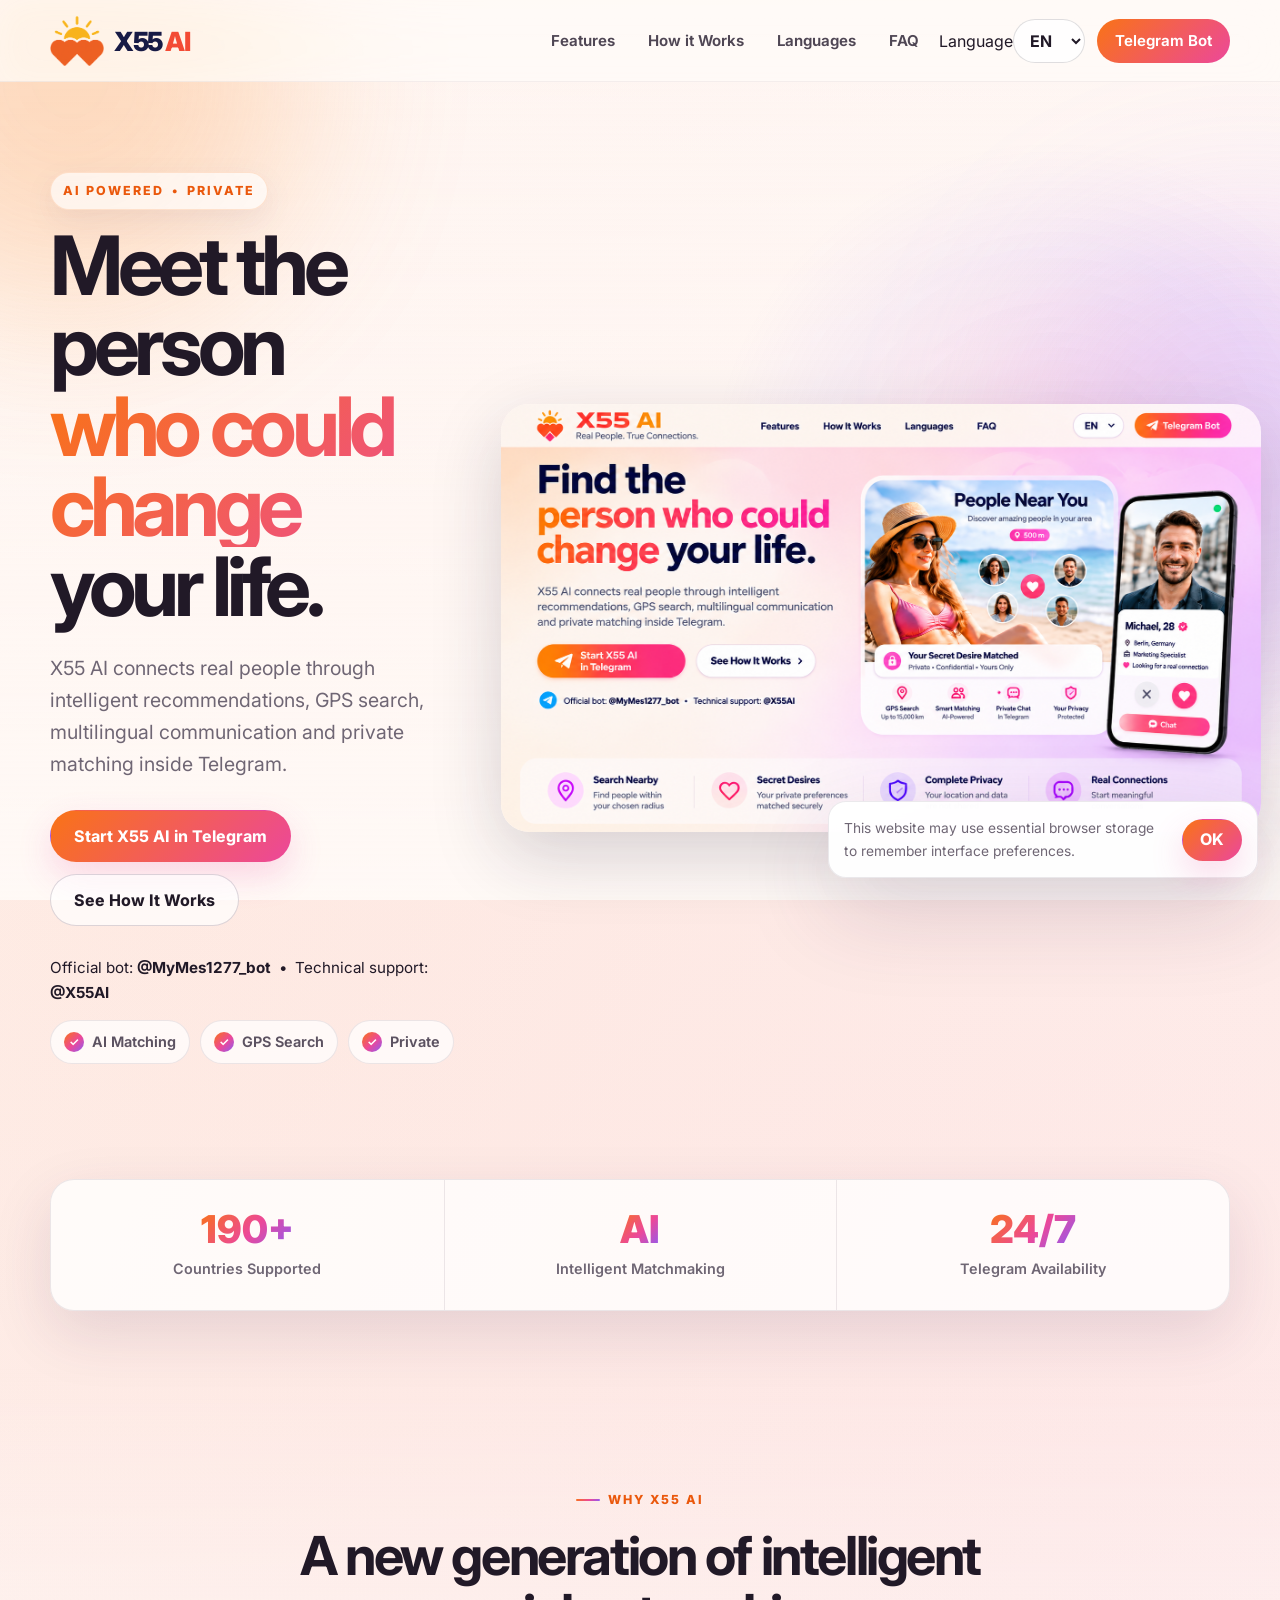
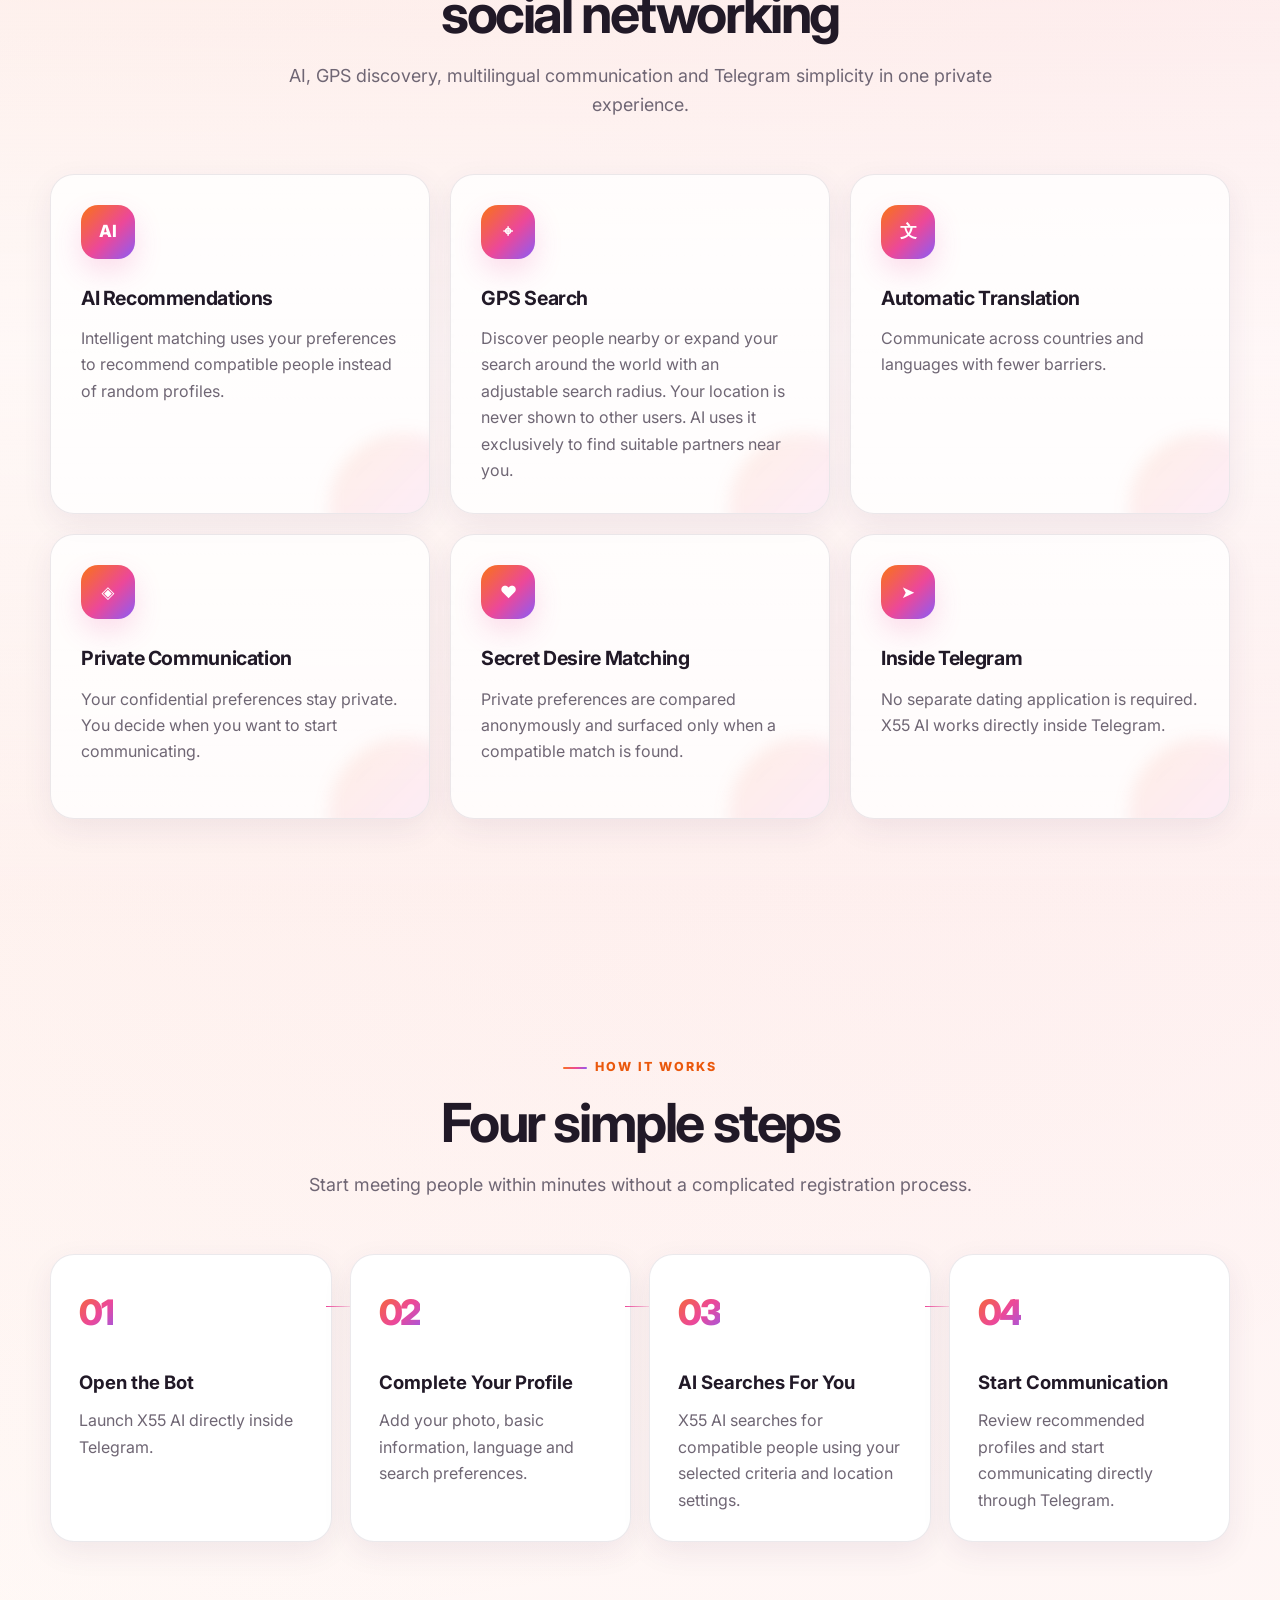
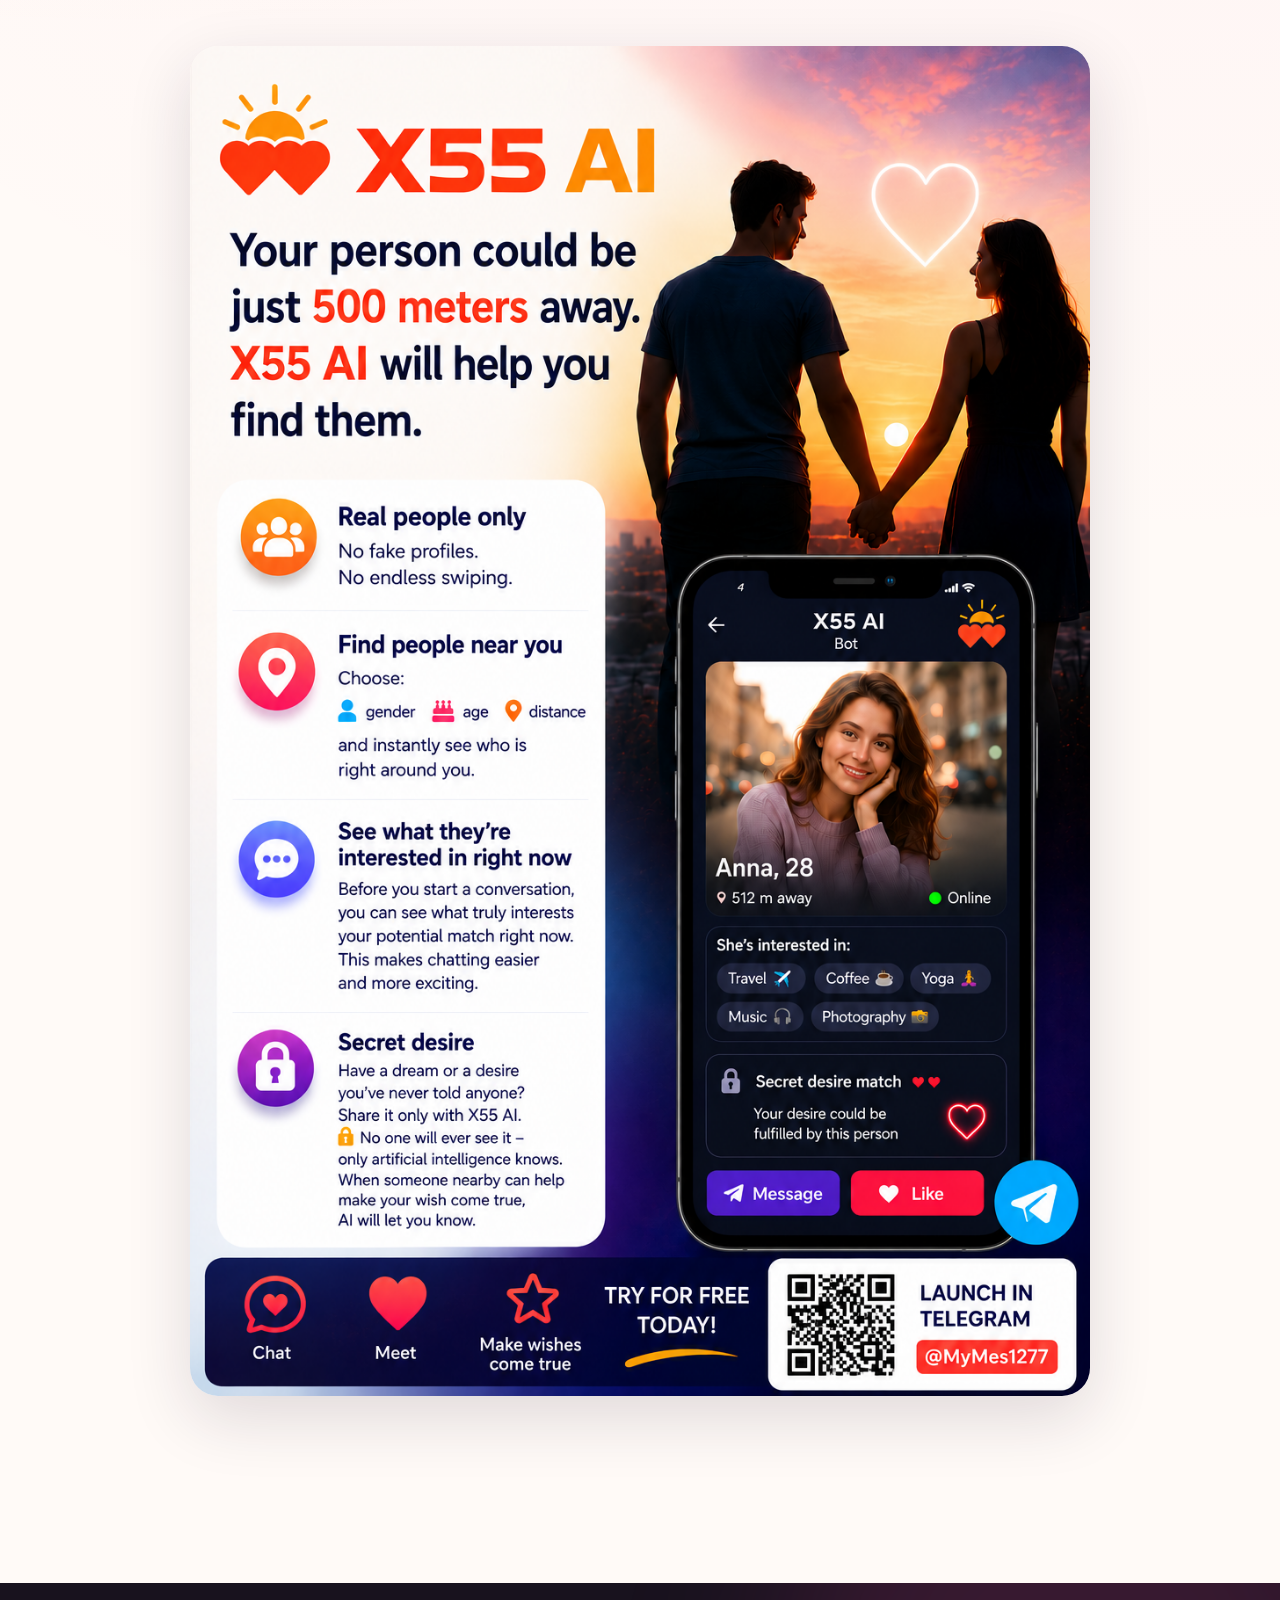
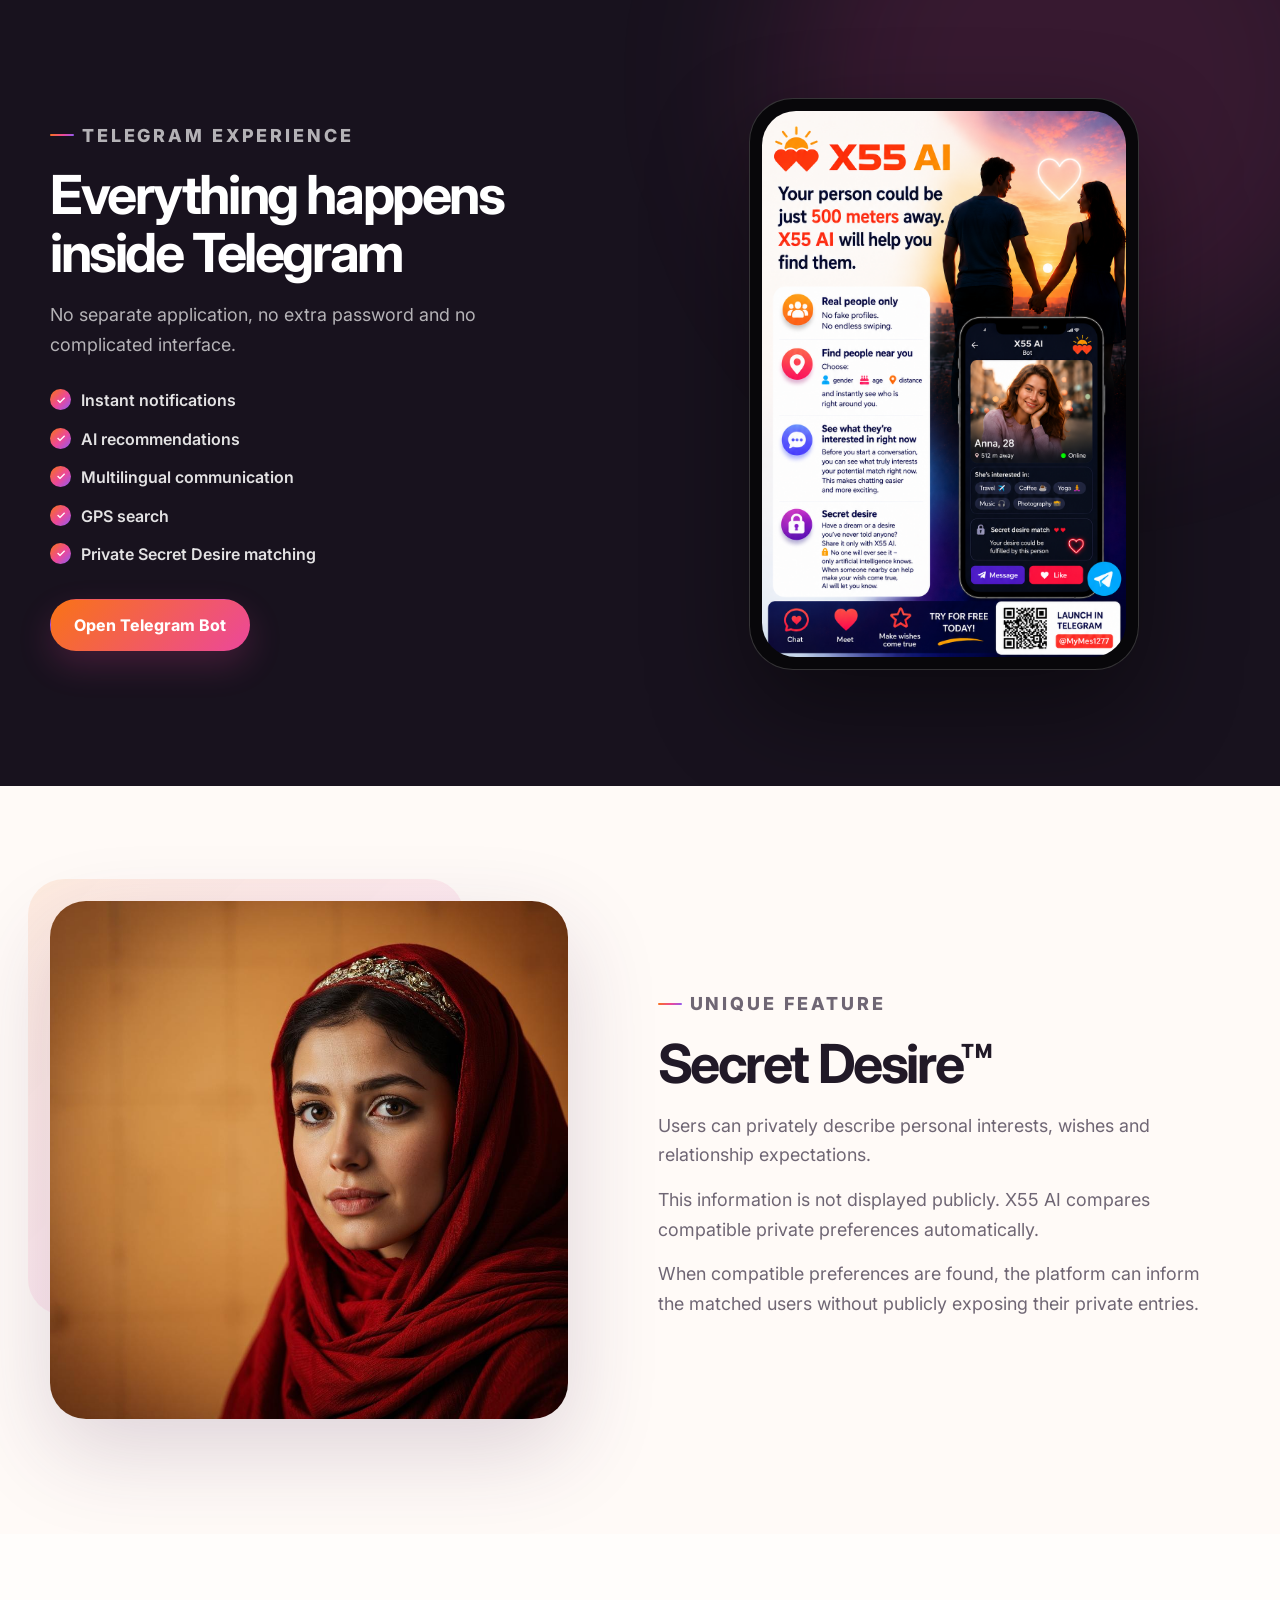
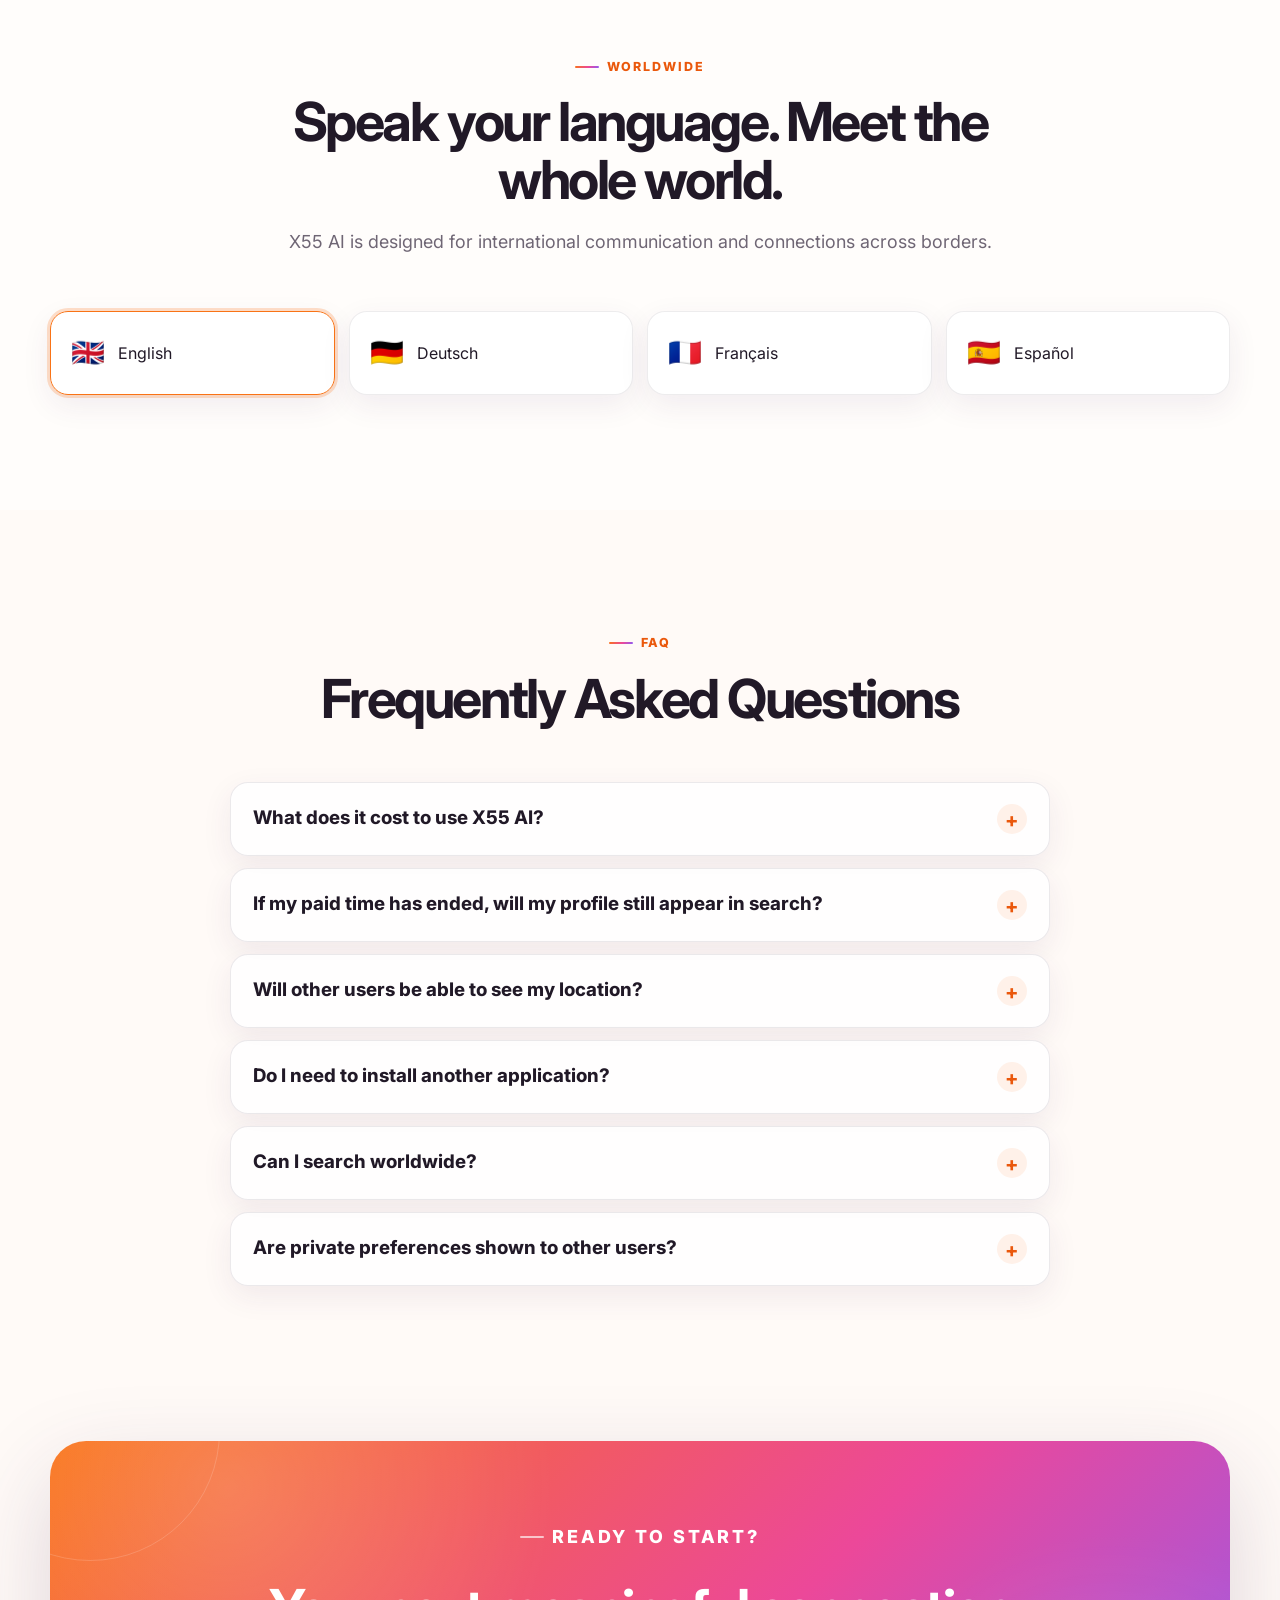
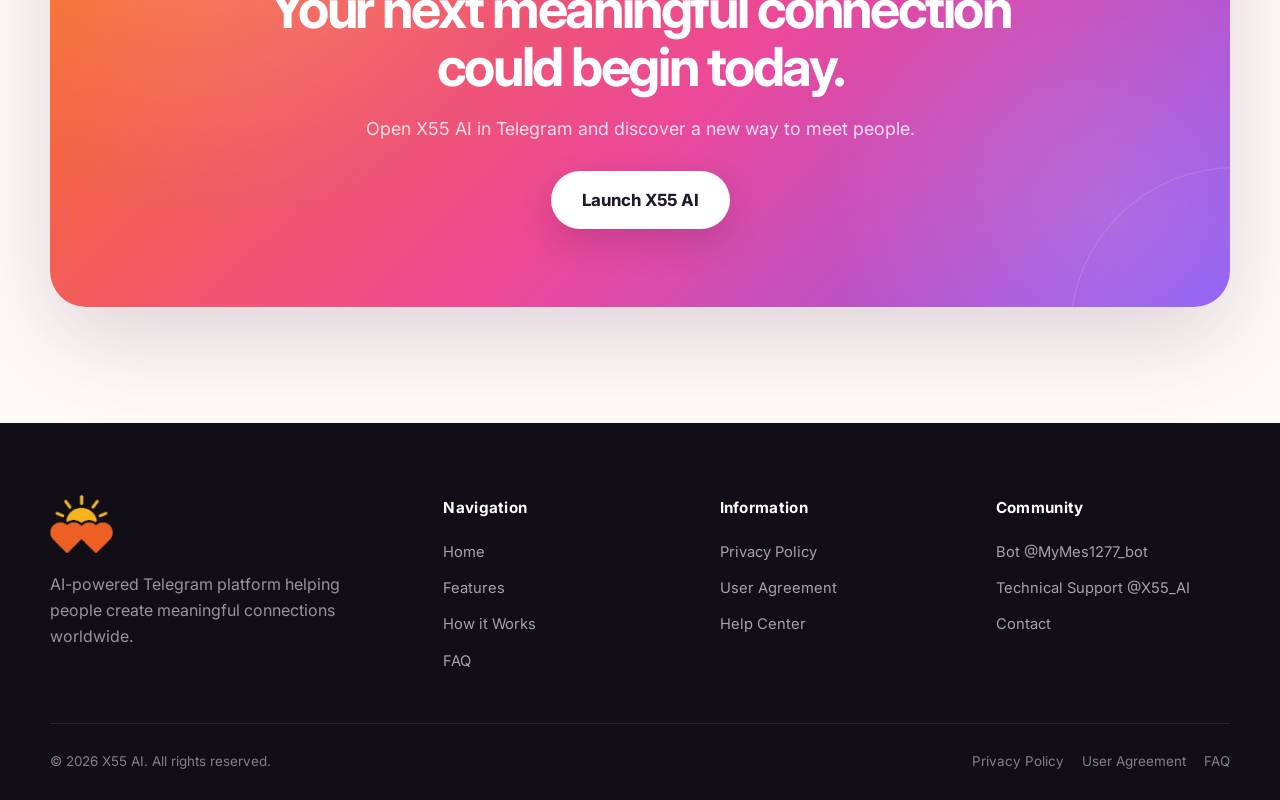
==== commit 4b0d3c68: "Add files via upload" ====
--- a/index.html
+++ b/index.html
@@ -92,7 +92,7 @@
           </select>
         </li>
         <li><a class="mobile-telegram" href="https://t.me/MyMes1277_bot" target="_blank" rel="noopener noreferrer">Start @MyMes1277_bot</a></li>
-        <li><a href="https://t.me/X55AI" target="_blank" rel="noopener noreferrer">Technical Support @X55AI</a></li>
+        <li><a href="https://t.me/X55AI" target="_blank" rel="noopener noreferrer">Technical Support @X55_AI</a></li>
       </ul>
     </nav>
   </header>
@@ -116,7 +116,7 @@
             <a class="btn btn-primary" href="https://t.me/MyMes1277_bot" target="_blank" rel="noopener noreferrer" aria-label="Open X55 AI bot @MyMes1277_bot in Telegram">Start X55 AI in Telegram</a>
             <a class="btn btn-secondary" href="#how">See How It Works</a>
           </div>
-          <p class="telegram-identity">Official bot: <strong>@MyMes1277_bot</strong> &nbsp;•&nbsp; Technical support: <a href="https://t.me/X55AI" target="_blank" rel="noopener noreferrer"><strong>@X55AI</strong></a></p>
+          <p class="telegram-identity">Official bot: <strong>@MyMes1277_bot</strong> &nbsp;•&nbsp; Technical support: <a href="https://t.me/X55_AI" target="_blank" rel="noopener noreferrer"><strong>@X55AI</strong></a></p>
 
           <ul class="hero-badges" aria-label="Key benefits">
             <li class="badge"><span class="badge-check" aria-hidden="true">✓</span> AI Matching</li>
@@ -343,7 +343,7 @@
           <h2>Community</h2>
           <ul>
             <li><a href="https://t.me/MyMes1277_bot" target="_blank" rel="noopener noreferrer">Bot @MyMes1277_bot</a></li>
-            <li><a href="https://t.me/X55AI" target="_blank" rel="noopener noreferrer">Technical Support @X55AI</a></li>
+            <li><a href="https://t.me/X55AI" target="_blank" rel="noopener noreferrer">Technical Support @X55_AI</a></li>
             <li><a href="mailto:info@x55.ai">Contact</a></li>
           </ul>
         </div>
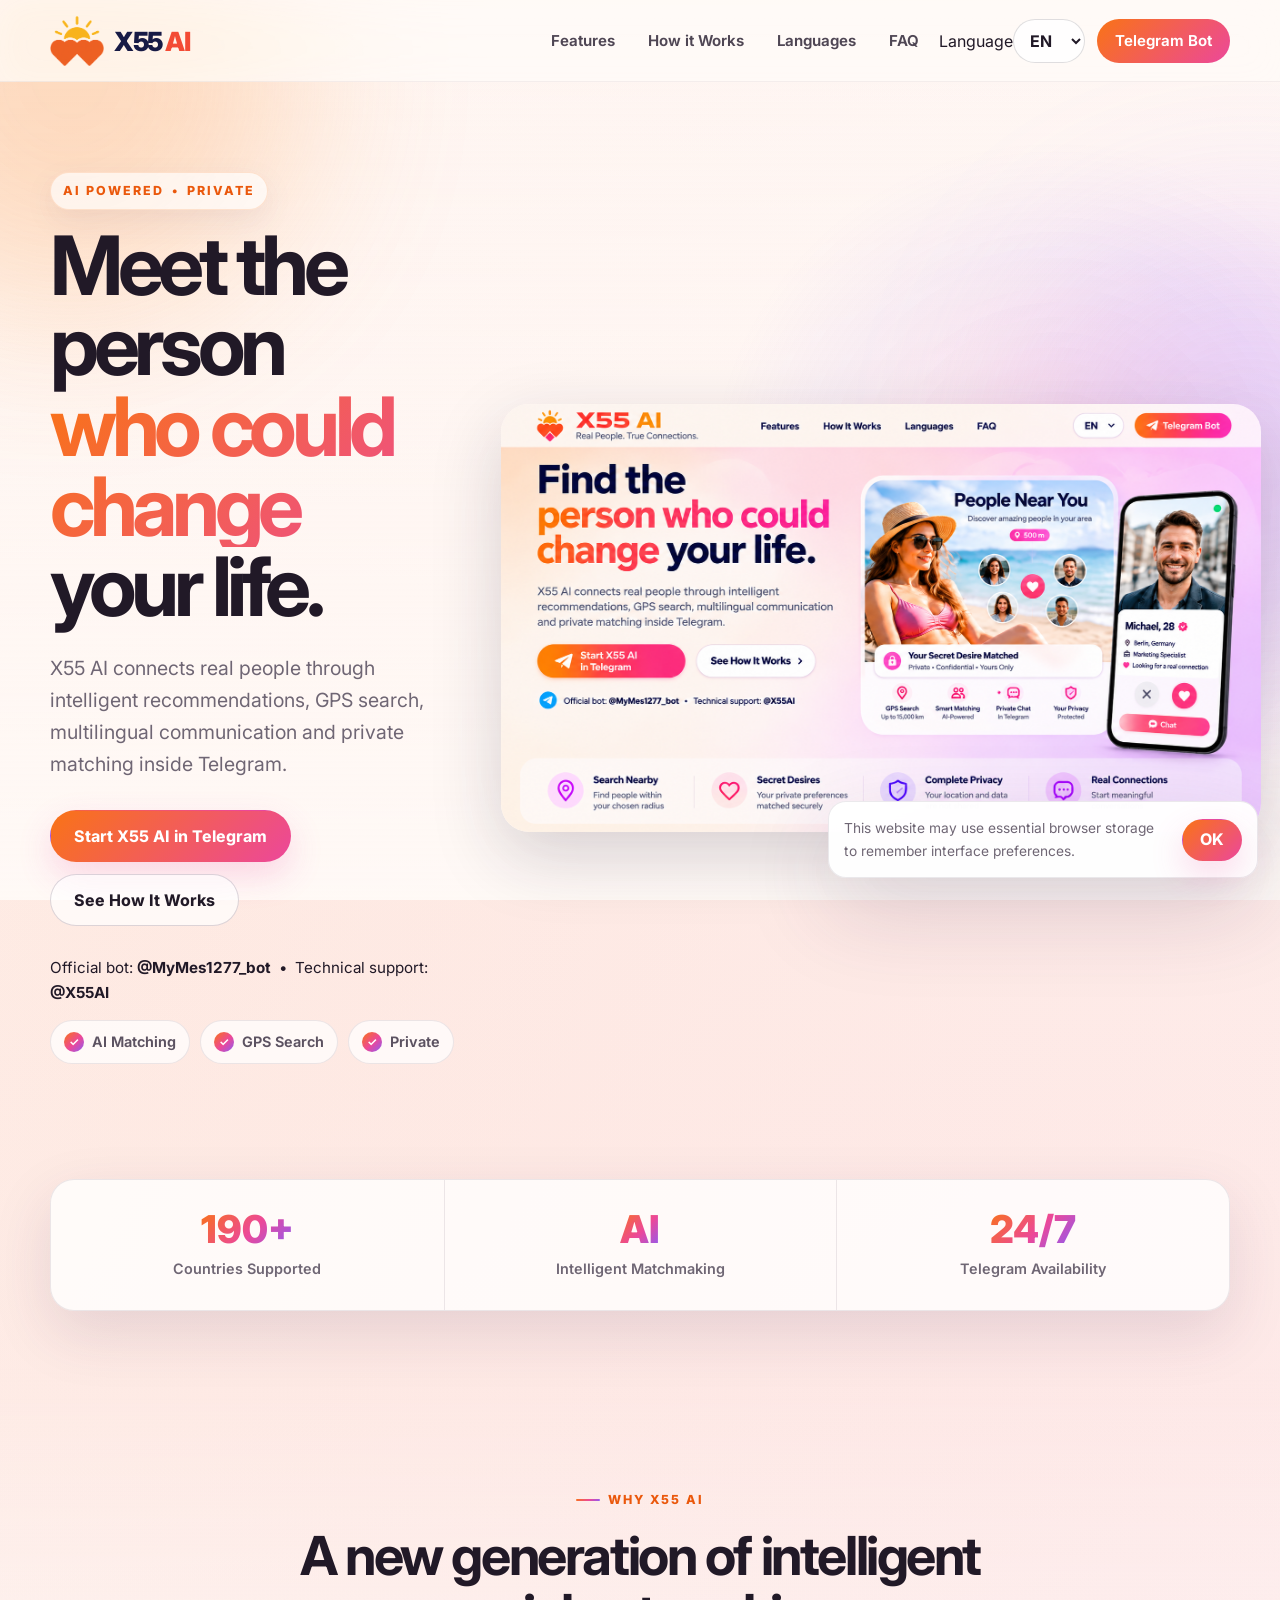
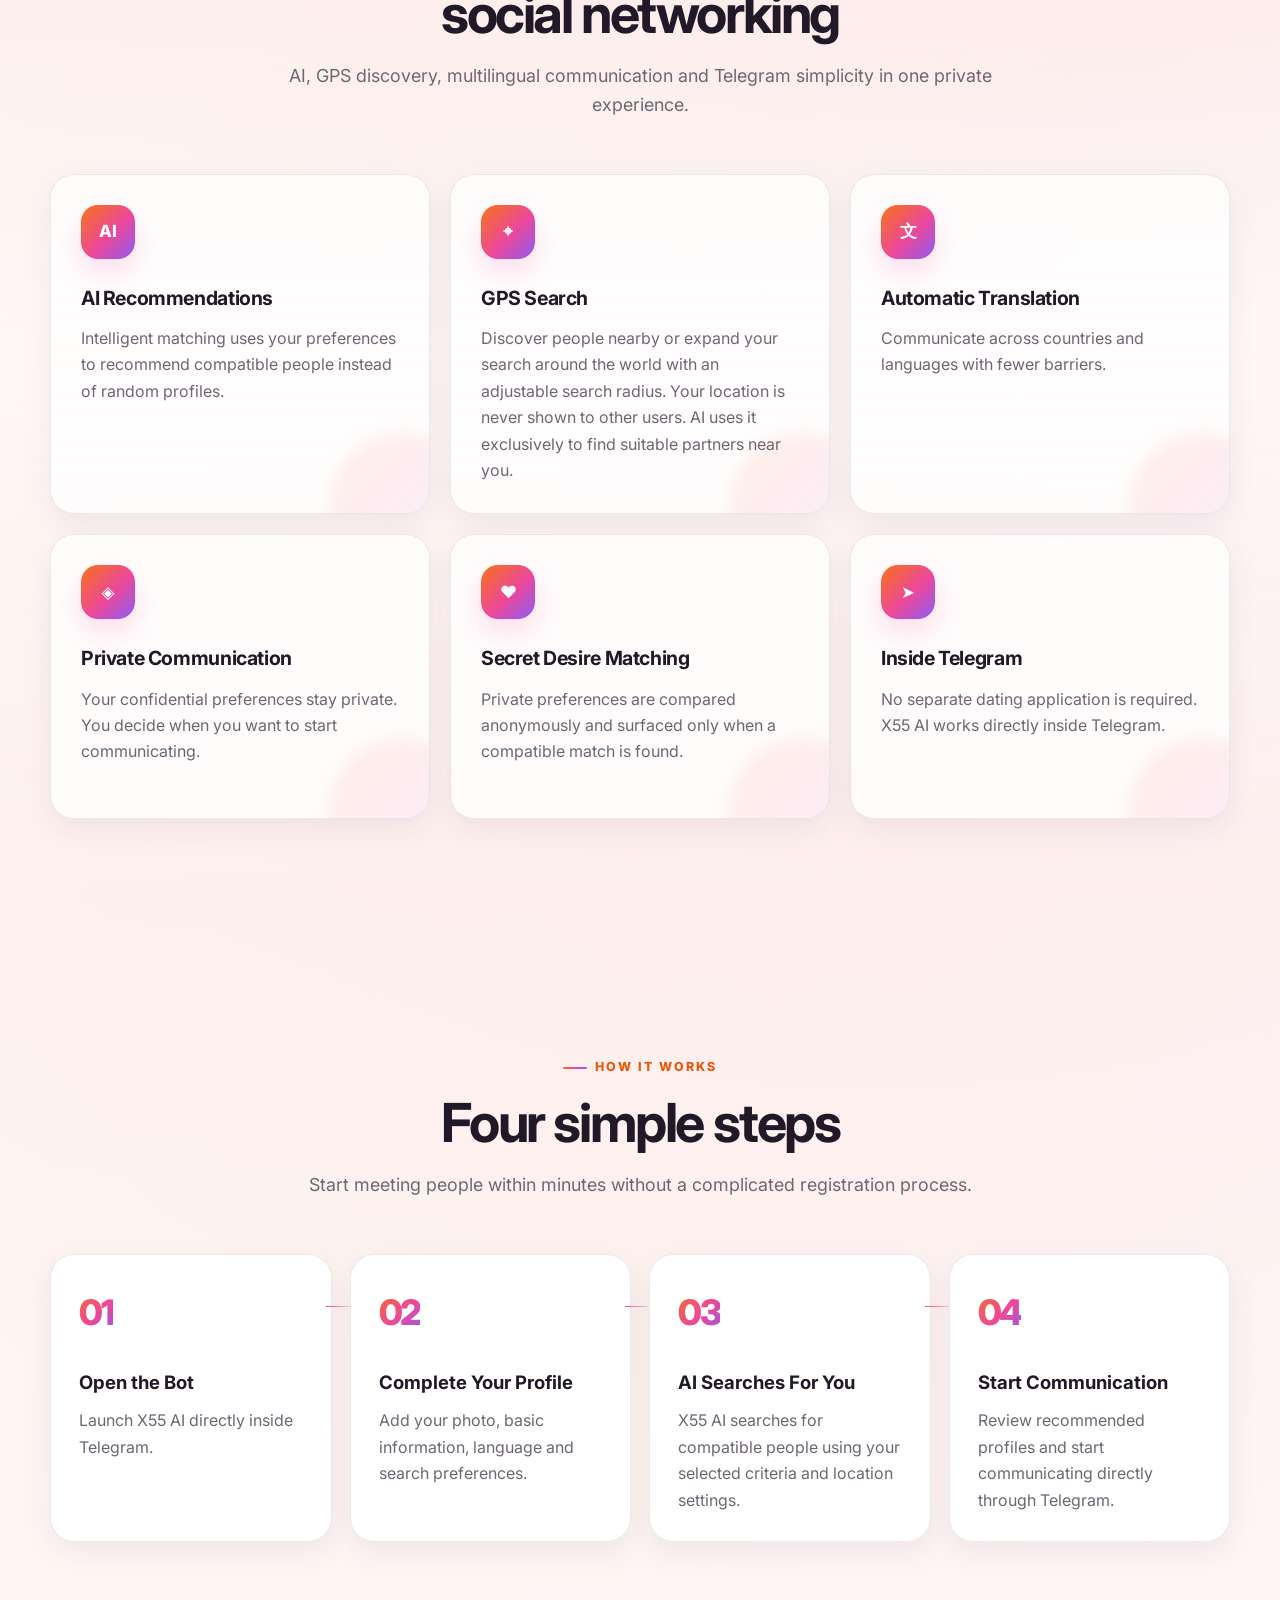
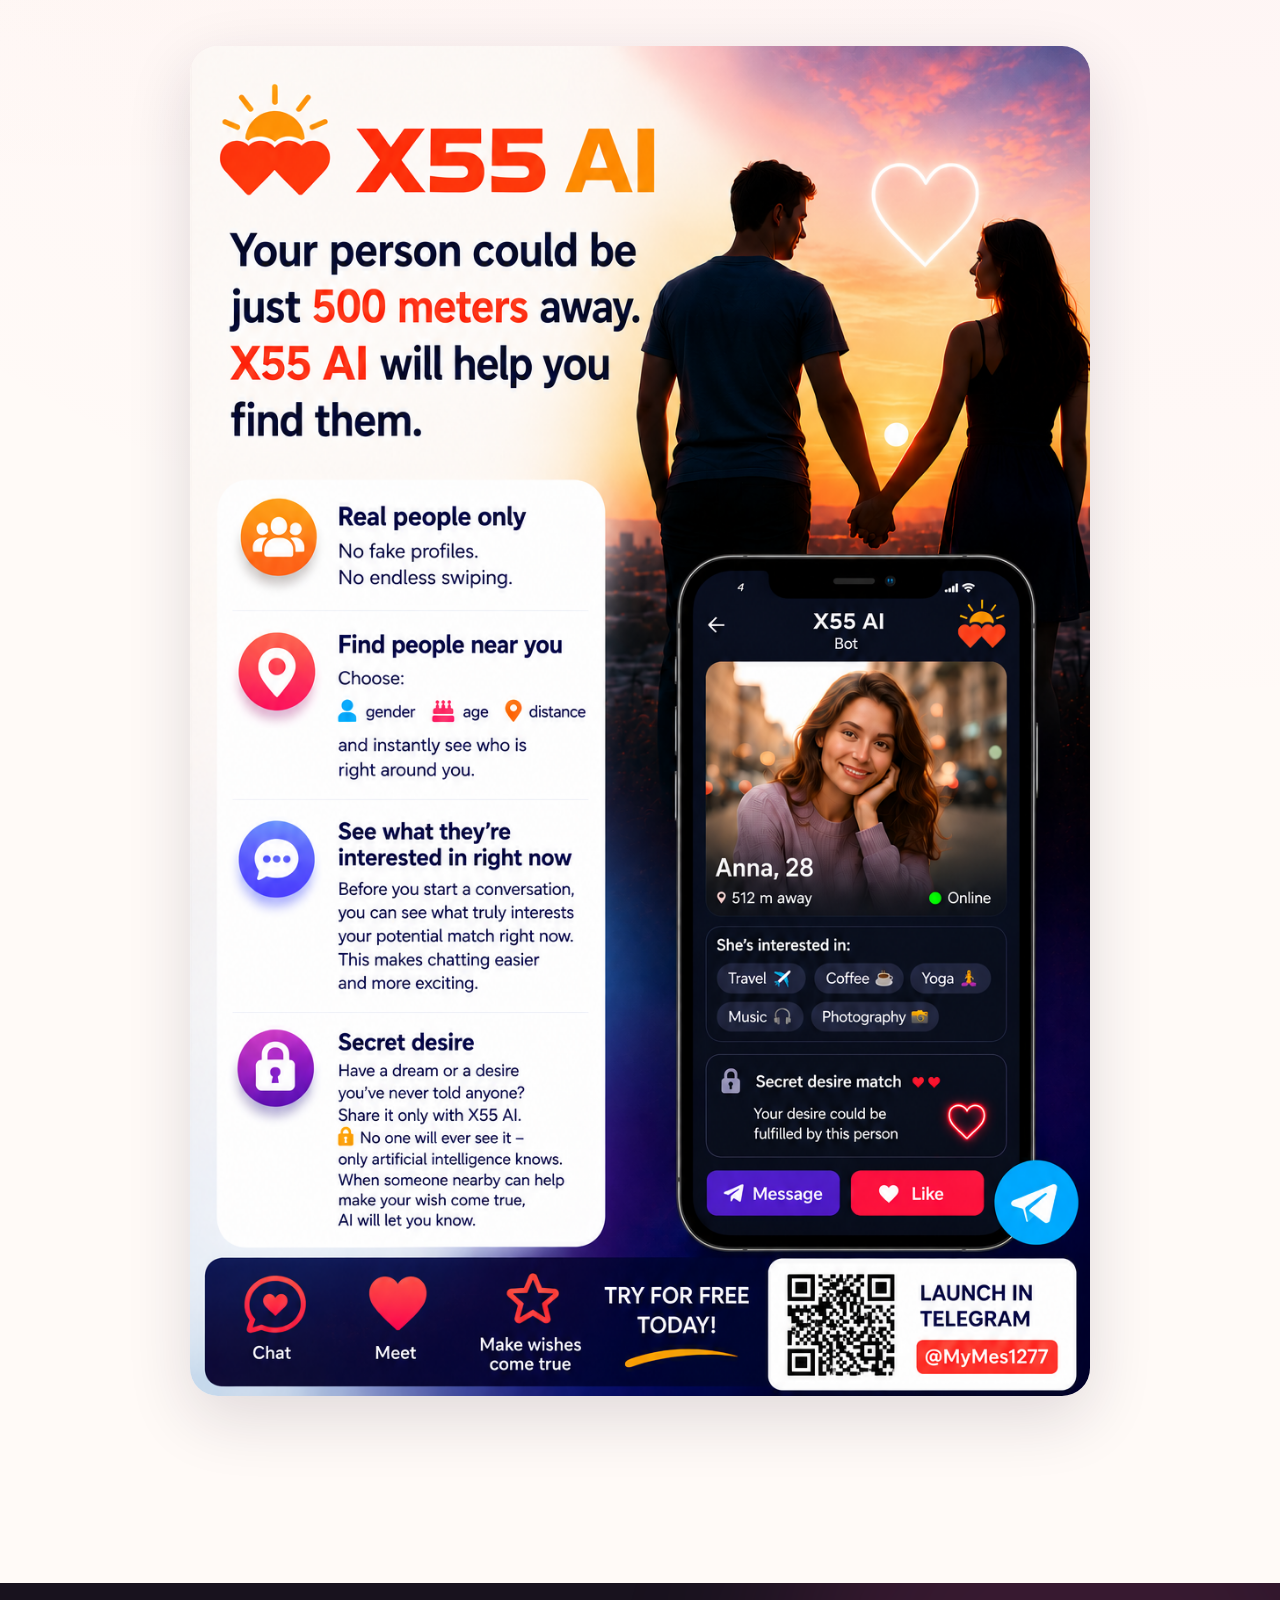
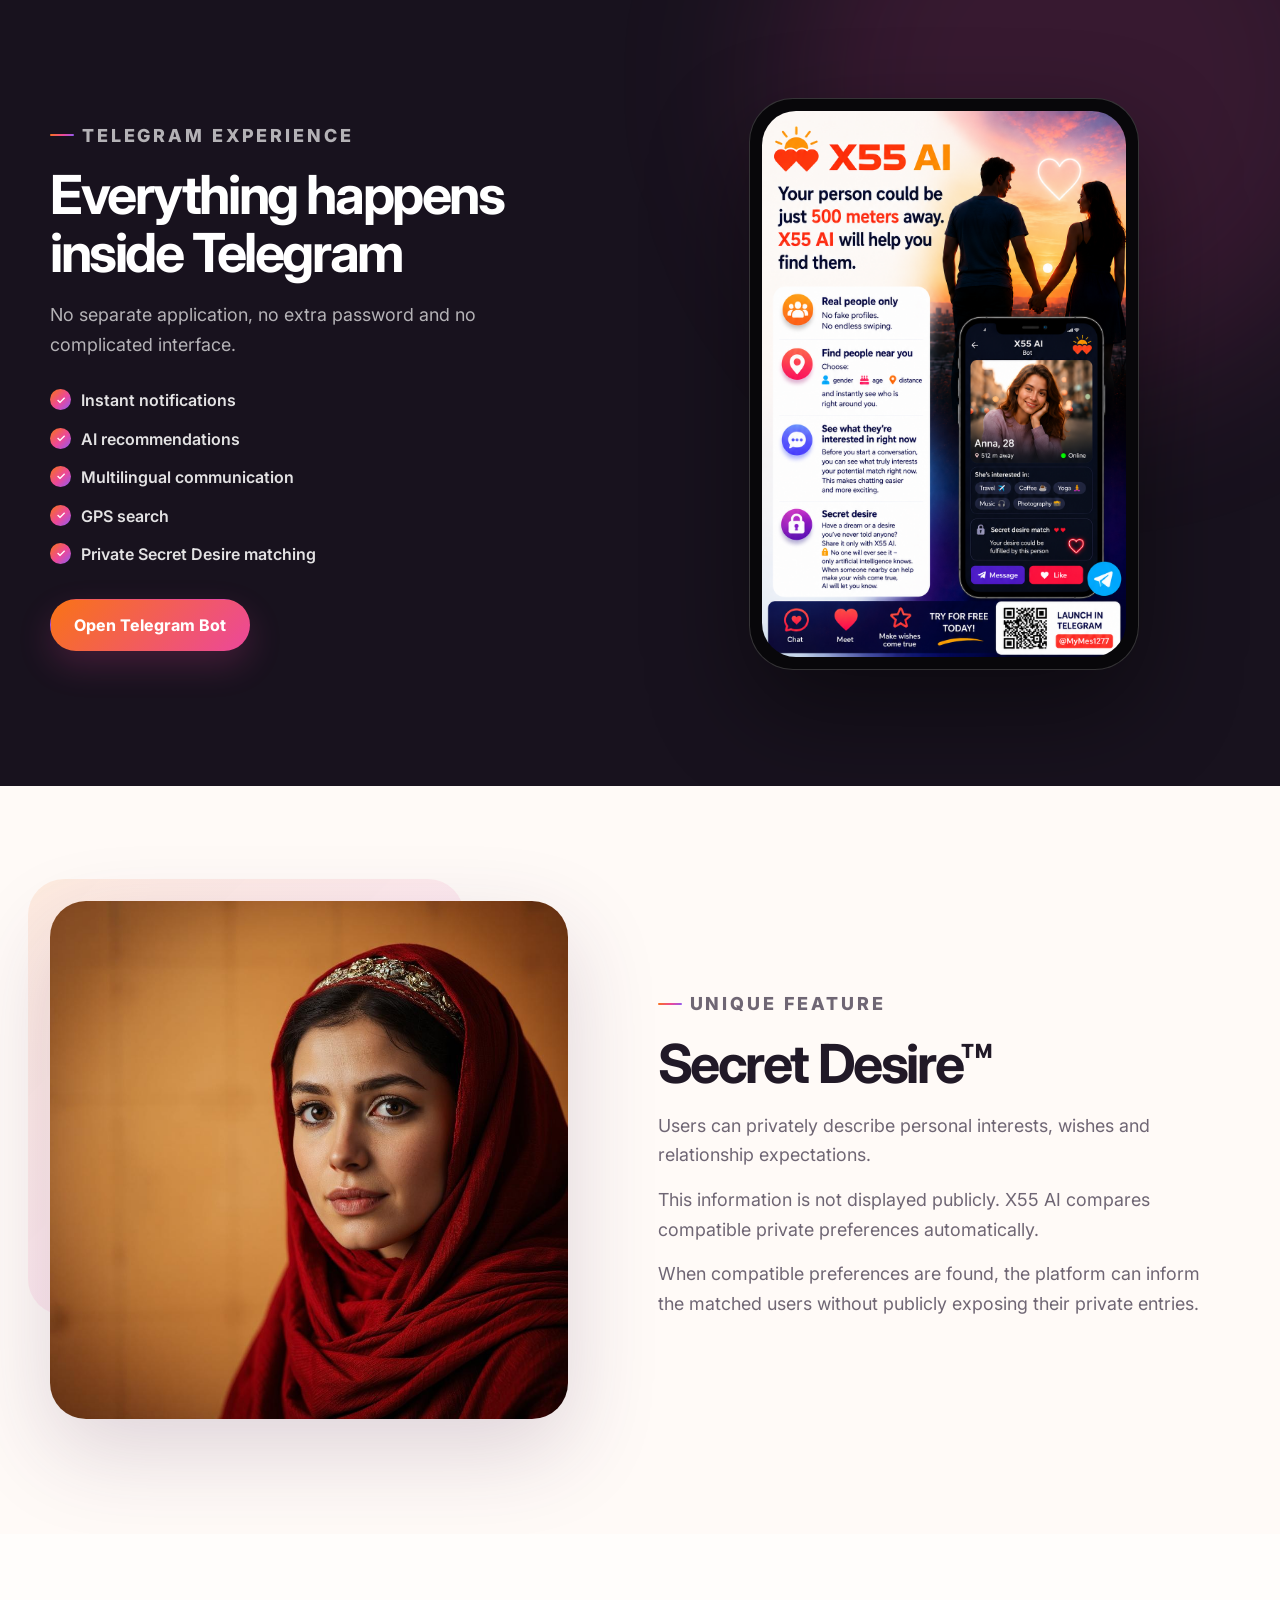
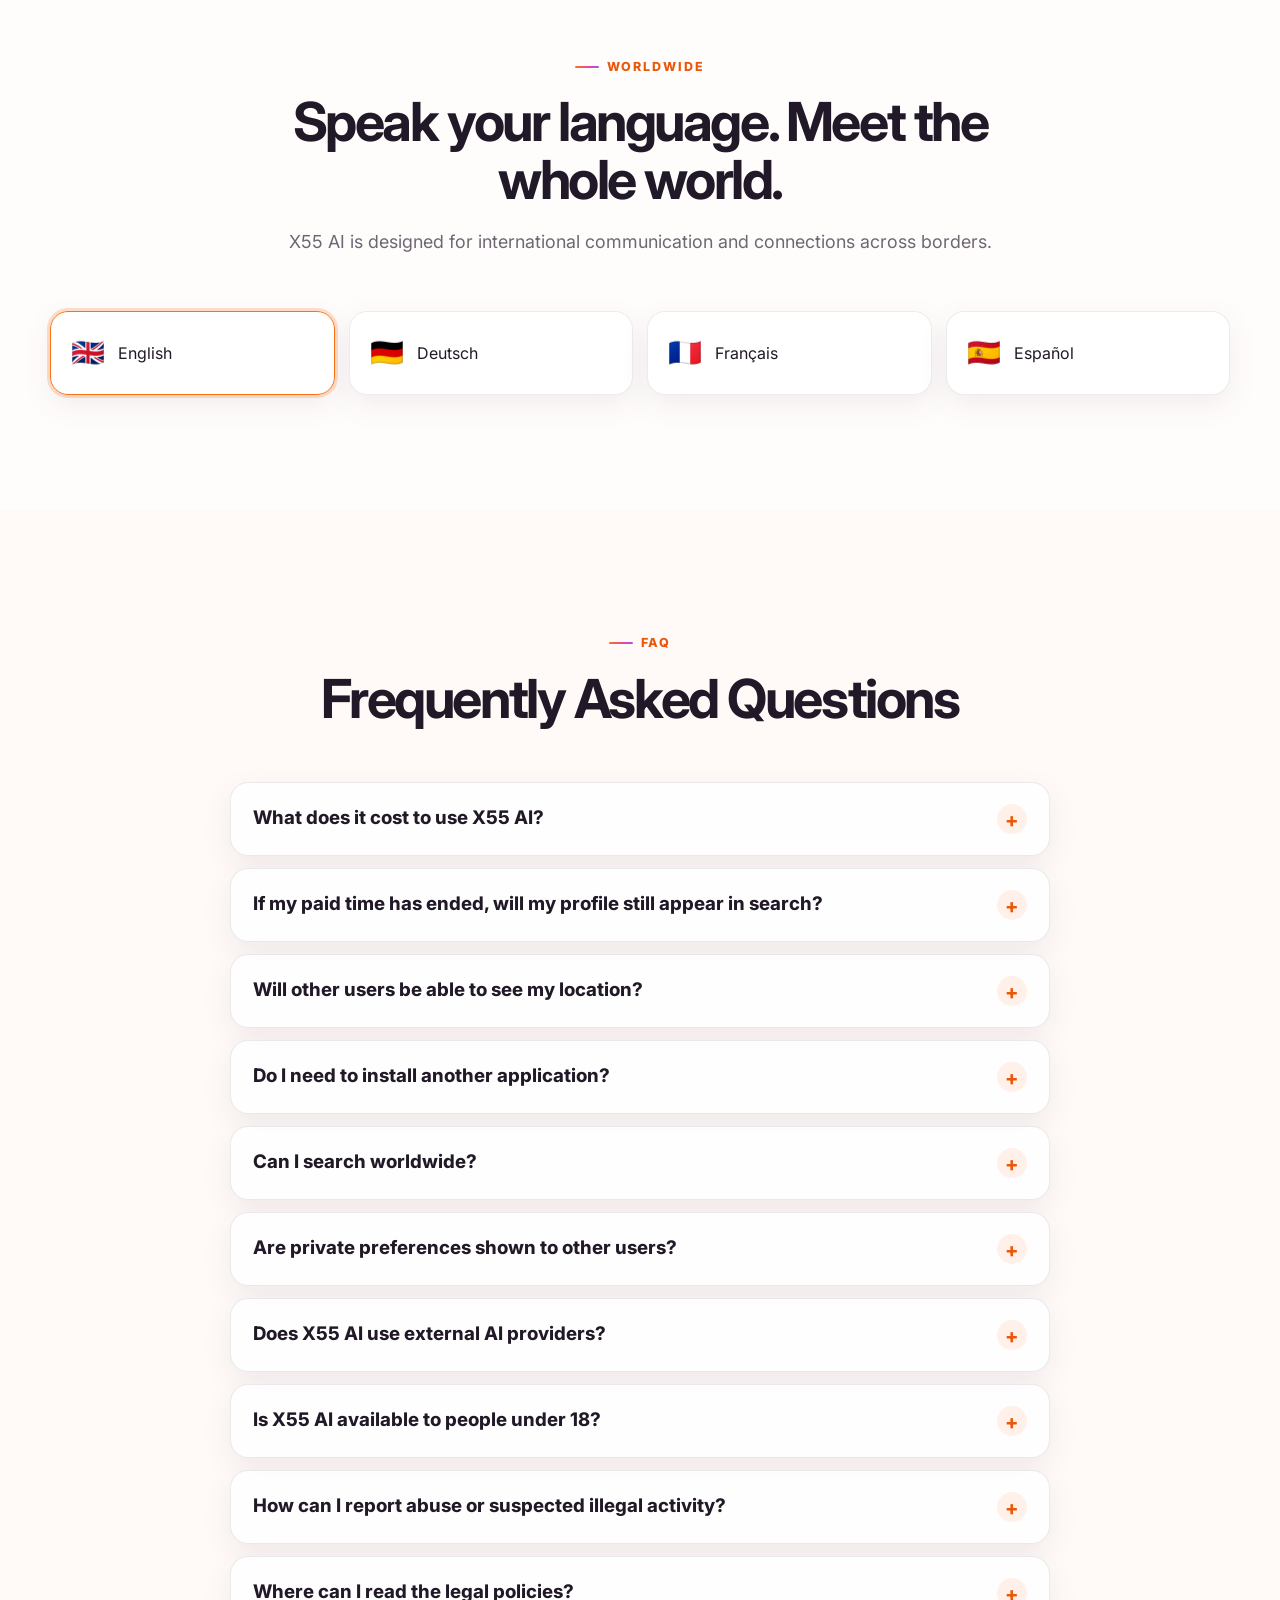
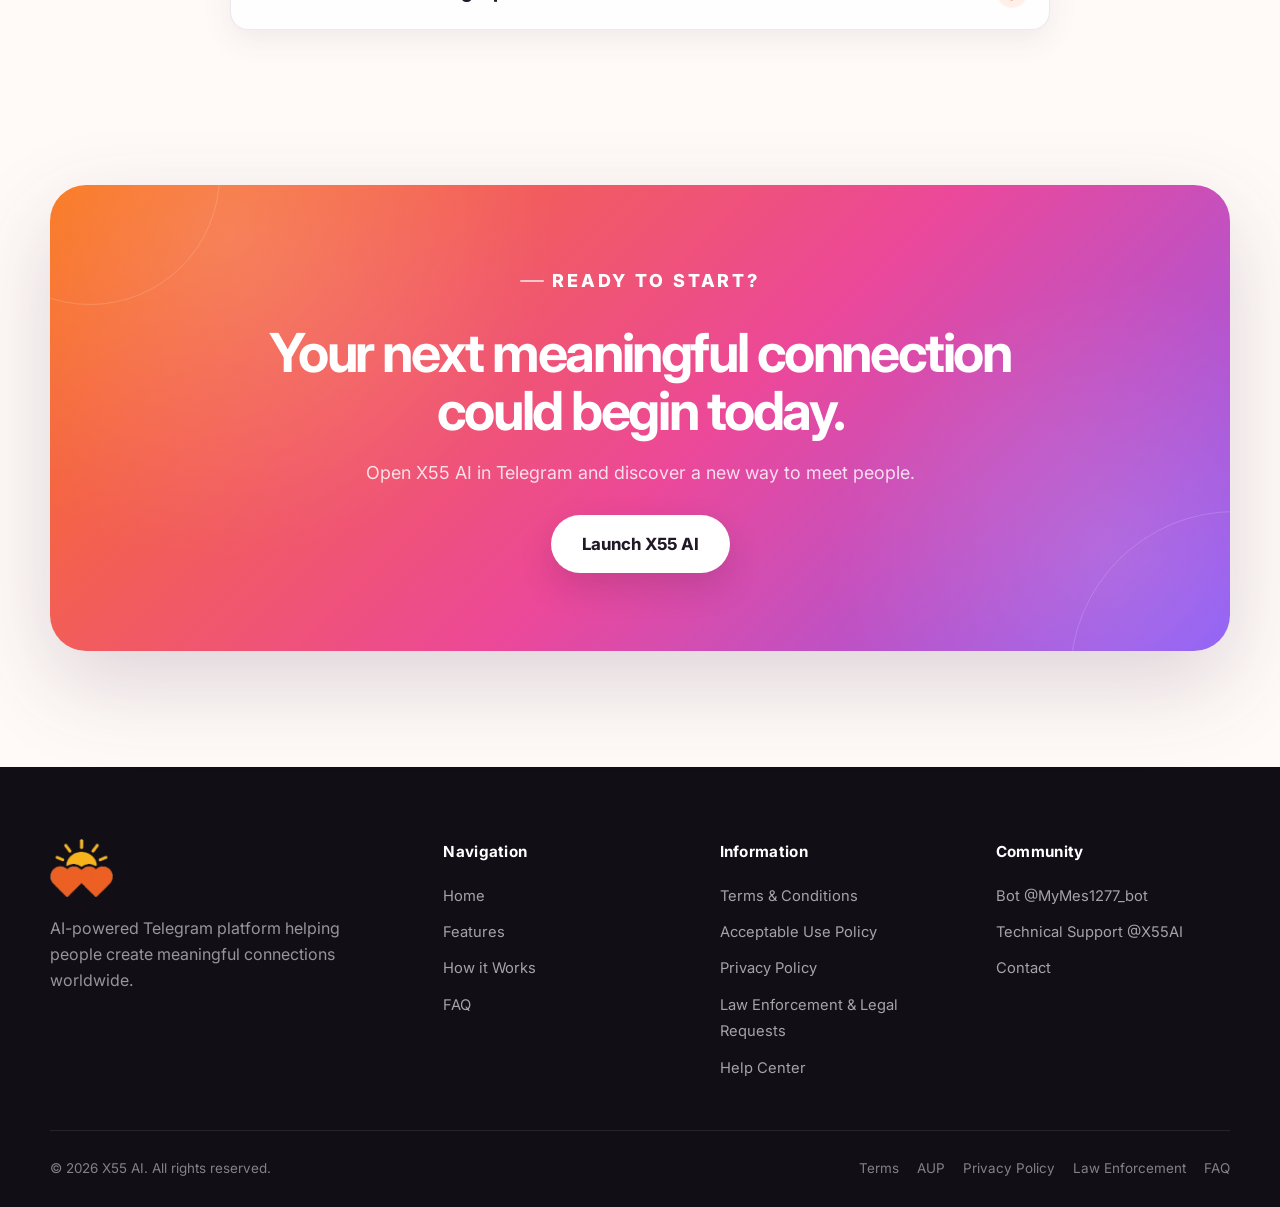
==== commit 3c8babb7: "Add files via upload" ====
--- a/index.html
+++ b/index.html
@@ -92,7 +92,7 @@
           </select>
         </li>
         <li><a class="mobile-telegram" href="https://t.me/MyMes1277_bot" target="_blank" rel="noopener noreferrer">Start @MyMes1277_bot</a></li>
-        <li><a href="https://t.me/X55AI" target="_blank" rel="noopener noreferrer">Technical Support @X55_AI</a></li>
+        <li><a href="https://t.me/X55AI" target="_blank" rel="noopener noreferrer">Technical Support @X55AI</a></li>
       </ul>
     </nav>
   </header>
@@ -116,7 +116,7 @@
             <a class="btn btn-primary" href="https://t.me/MyMes1277_bot" target="_blank" rel="noopener noreferrer" aria-label="Open X55 AI bot @MyMes1277_bot in Telegram">Start X55 AI in Telegram</a>
             <a class="btn btn-secondary" href="#how">See How It Works</a>
           </div>
-          <p class="telegram-identity">Official bot: <strong>@MyMes1277_bot</strong> &nbsp;•&nbsp; Technical support: <a href="https://t.me/X55_AI" target="_blank" rel="noopener noreferrer"><strong>@X55AI</strong></a></p>
+          <p class="telegram-identity">Official bot: <strong>@MyMes1277_bot</strong> &nbsp;•&nbsp; Technical support: <a href="https://t.me/X55AI" target="_blank" rel="noopener noreferrer"><strong>@X55AI</strong></a></p>
 
           <ul class="hero-badges" aria-label="Key benefits">
             <li class="badge"><span class="badge-check" aria-hidden="true">✓</span> AI Matching</li>
@@ -296,6 +296,22 @@
             <h3><button class="faq-question" type="button" aria-expanded="false">Are private preferences shown to other users?</button></h3>
             <div class="faq-answer"><p>Secret Desire entries are intended to remain private and are used for compatible matching rather than public profile display.</p></div>
           </article>
+          <article class="faq-item">
+            <h3><button class="faq-question" type="button" aria-expanded="false">Does X55 AI use external AI providers?</button></h3>
+            <div class="faq-answer"><p>Yes. The current bot implementation uses DeepSeek for AI-assisted processing. Depending on the feature, user messages and private matching information may be processed by the external AI provider. See the <a href="privacy.html">Privacy Policy</a>.</p></div>
+          </article>
+          <article class="faq-item">
+            <h3><button class="faq-question" type="button" aria-expanded="false">Is X55 AI available to people under 18?</button></h3>
+            <div class="faq-answer"><p>No. X55 AI is an adults-only service. Persons under 18 may not use the service.</p></div>
+          </article>
+          <article class="faq-item">
+            <h3><button class="faq-question" type="button" aria-expanded="false">How can I report abuse or suspected illegal activity?</button></h3>
+            <div class="faq-answer"><p>Contact <a href="mailto:info@x55.ai">info@x55.ai</a> or <a href="https://t.me/X55AI" target="_blank" rel="noopener noreferrer">@X55AI</a>. For details, see the <a href="acceptable-use.html">Acceptable Use Policy</a>. For immediate danger, contact the appropriate emergency or law-enforcement service directly.</p></div>
+          </article>
+          <article class="faq-item">
+            <h3><button class="faq-question" type="button" aria-expanded="false">Where can I read the legal policies?</button></h3>
+            <div class="faq-answer"><p>See the <a href="agreement.html">Terms &amp; Conditions</a>, <a href="acceptable-use.html">Acceptable Use Policy</a>, <a href="privacy.html">Privacy Policy</a> and <a href="law-enforcement.html">Law Enforcement &amp; Legal Requests Protocol</a>.</p></div>
+          </article>
         </div>
       </div>
     </section>
@@ -333,8 +349,10 @@
         <div class="footer-column">
           <h2>Information</h2>
           <ul>
+            <li><a href="agreement.html">Terms &amp; Conditions</a></li>
+            <li><a href="acceptable-use.html">Acceptable Use Policy</a></li>
             <li><a href="privacy.html">Privacy Policy</a></li>
-            <li><a href="agreement.html">User Agreement</a></li>
+            <li><a href="law-enforcement.html">Law Enforcement &amp; Legal Requests</a></li>
             <li><a href="faq.html">Help Center</a></li>
           </ul>
         </div>
@@ -343,7 +361,7 @@
           <h2>Community</h2>
           <ul>
             <li><a href="https://t.me/MyMes1277_bot" target="_blank" rel="noopener noreferrer">Bot @MyMes1277_bot</a></li>
-            <li><a href="https://t.me/X55AI" target="_blank" rel="noopener noreferrer">Technical Support @X55_AI</a></li>
+            <li><a href="https://t.me/X55AI" target="_blank" rel="noopener noreferrer">Technical Support @X55AI</a></li>
             <li><a href="mailto:info@x55.ai">Contact</a></li>
           </ul>
         </div>
@@ -352,8 +370,10 @@
       <div class="footer-bottom">
         <p>© 2026 X55 AI. All rights reserved.</p>
         <div class="footer-links">
+          <a href="agreement.html">Terms</a>
+          <a href="acceptable-use.html">AUP</a>
           <a href="privacy.html">Privacy Policy</a>
-          <a href="agreement.html">User Agreement</a>
+          <a href="law-enforcement.html">Law Enforcement</a>
           <a href="faq.html">FAQ</a>
         </div>
       </div>
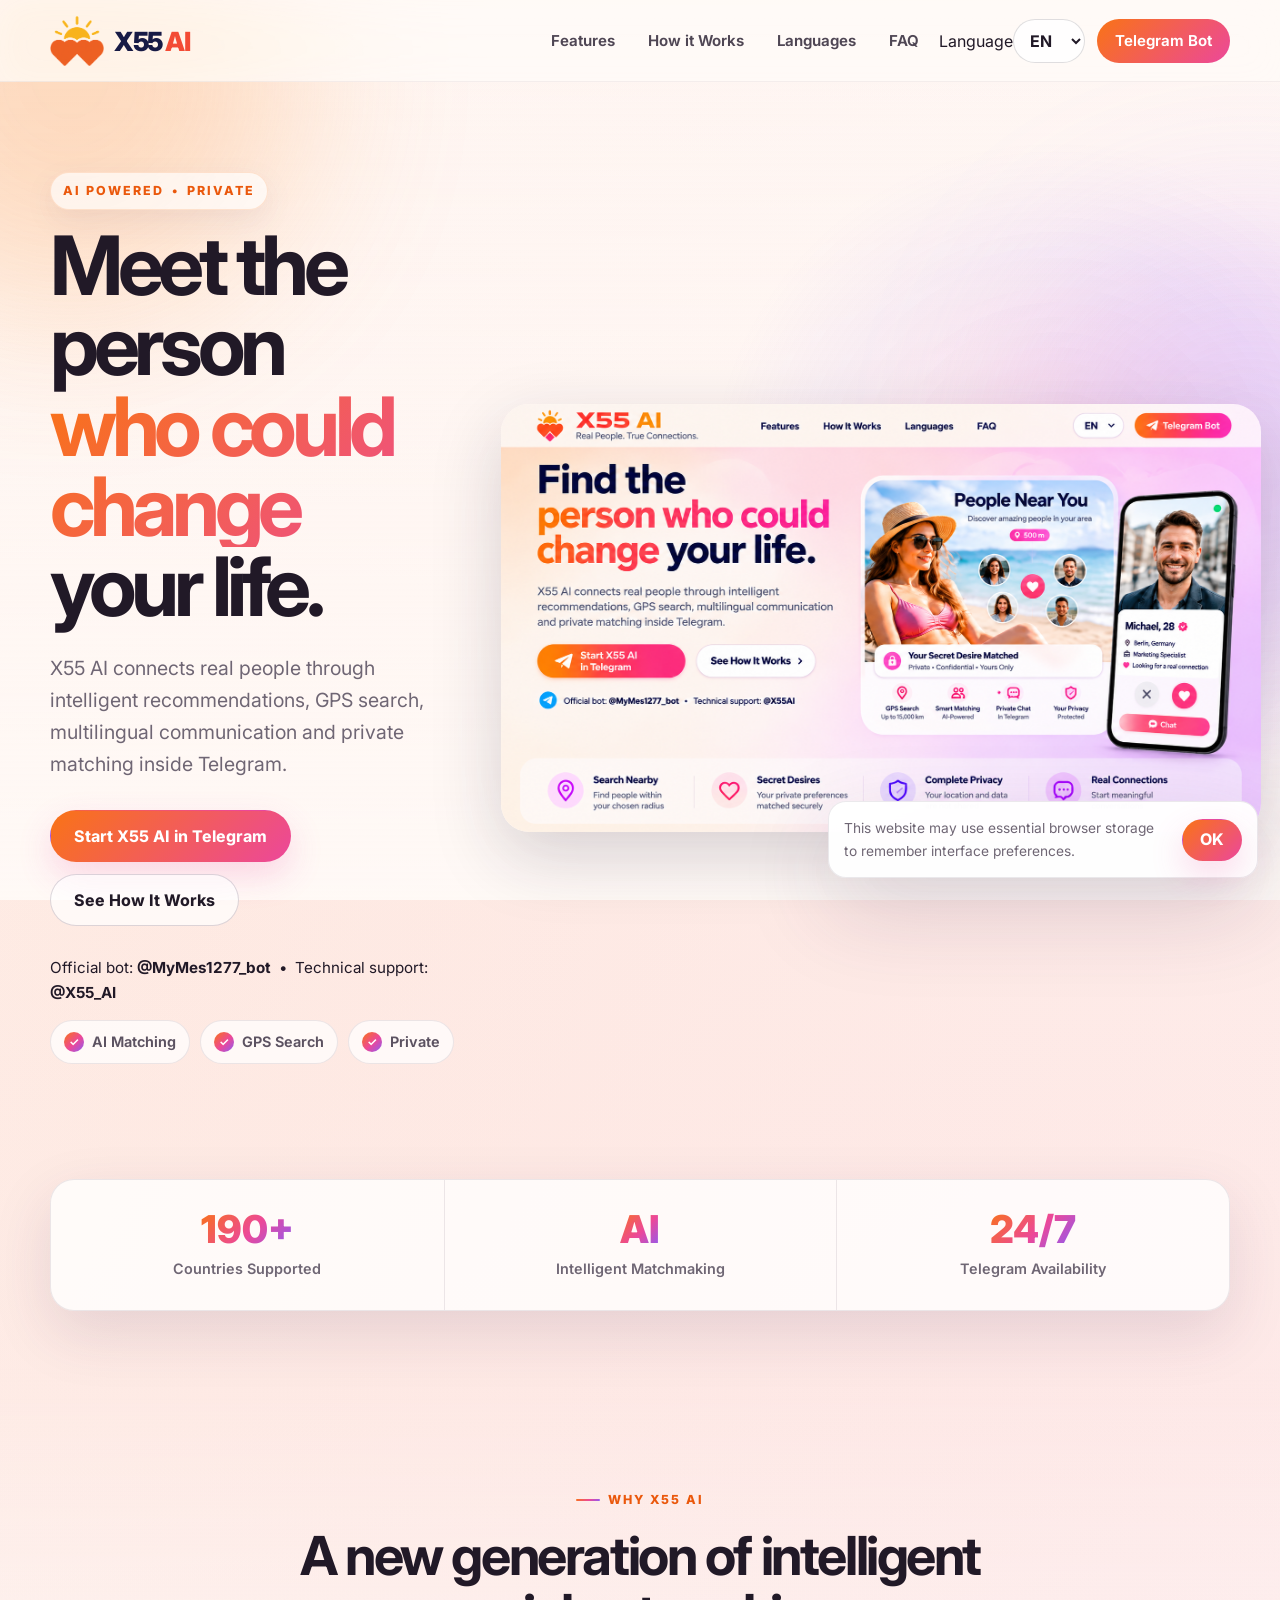
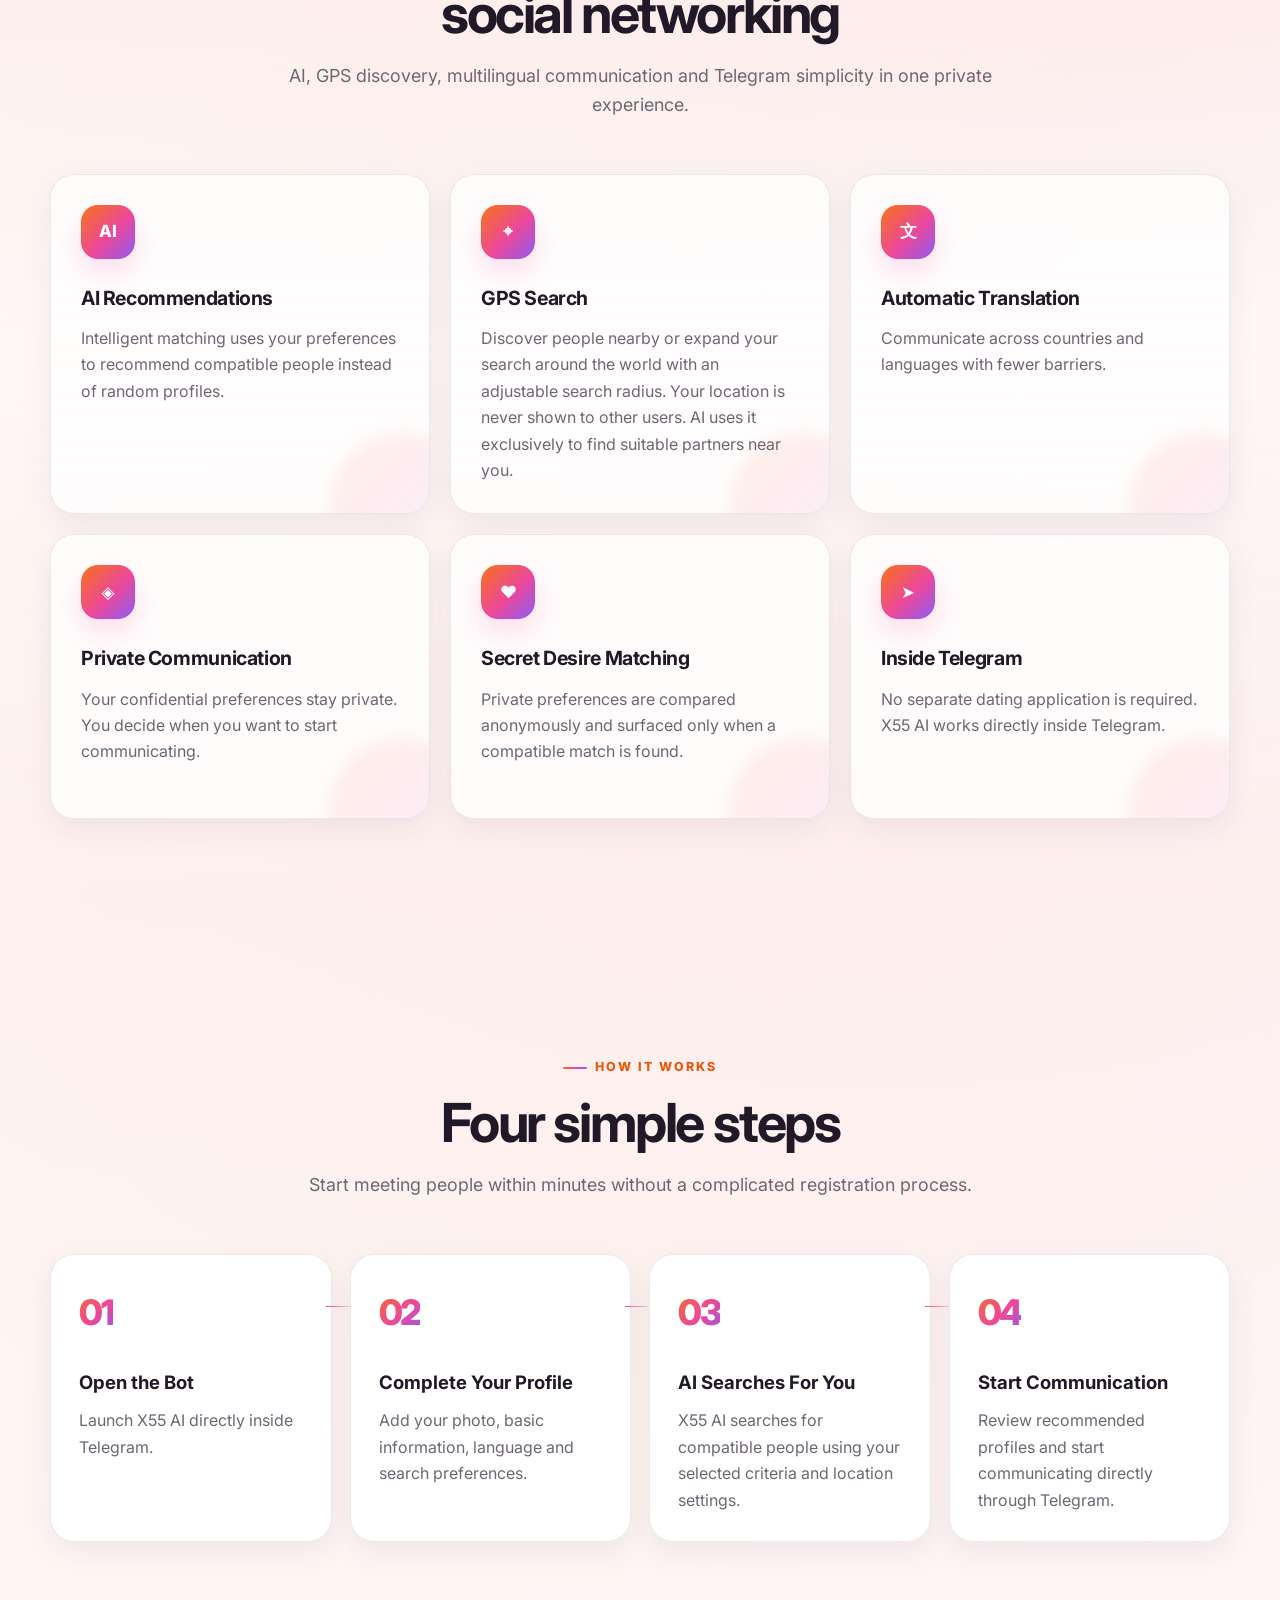
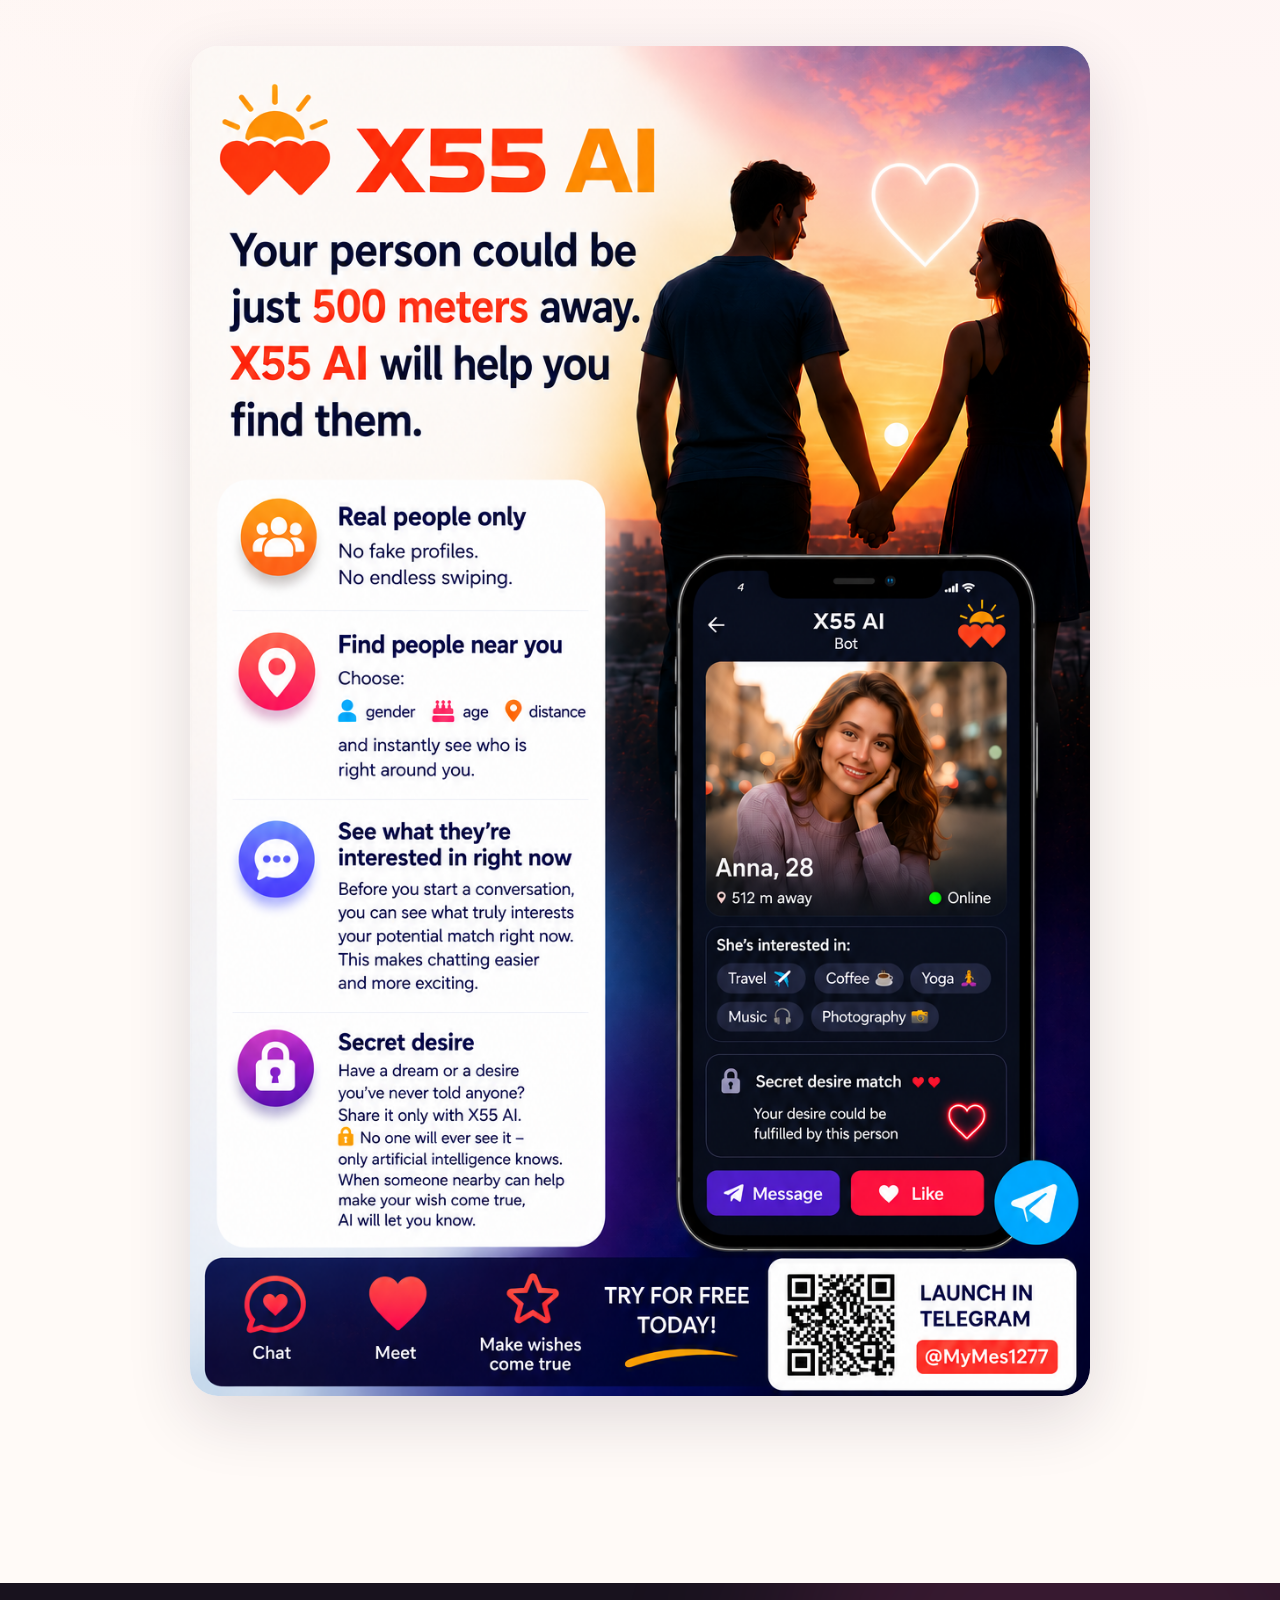
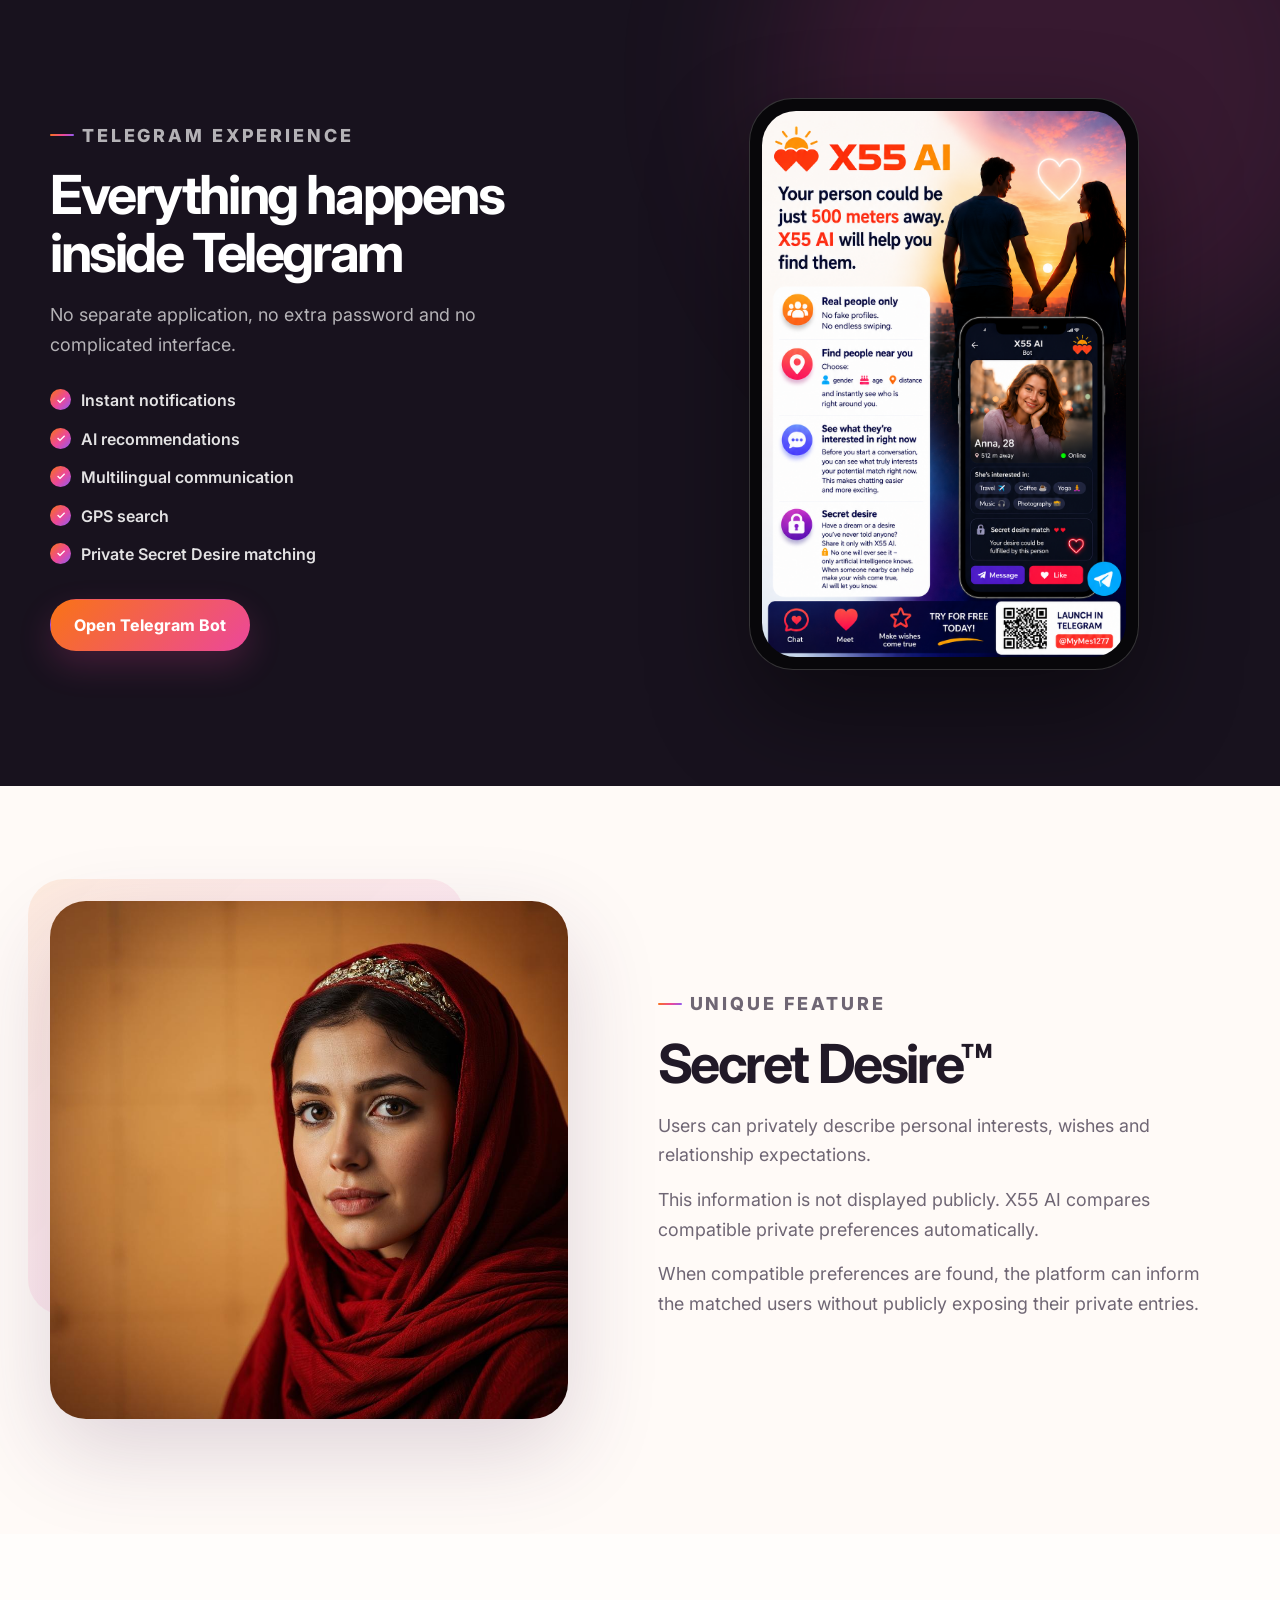
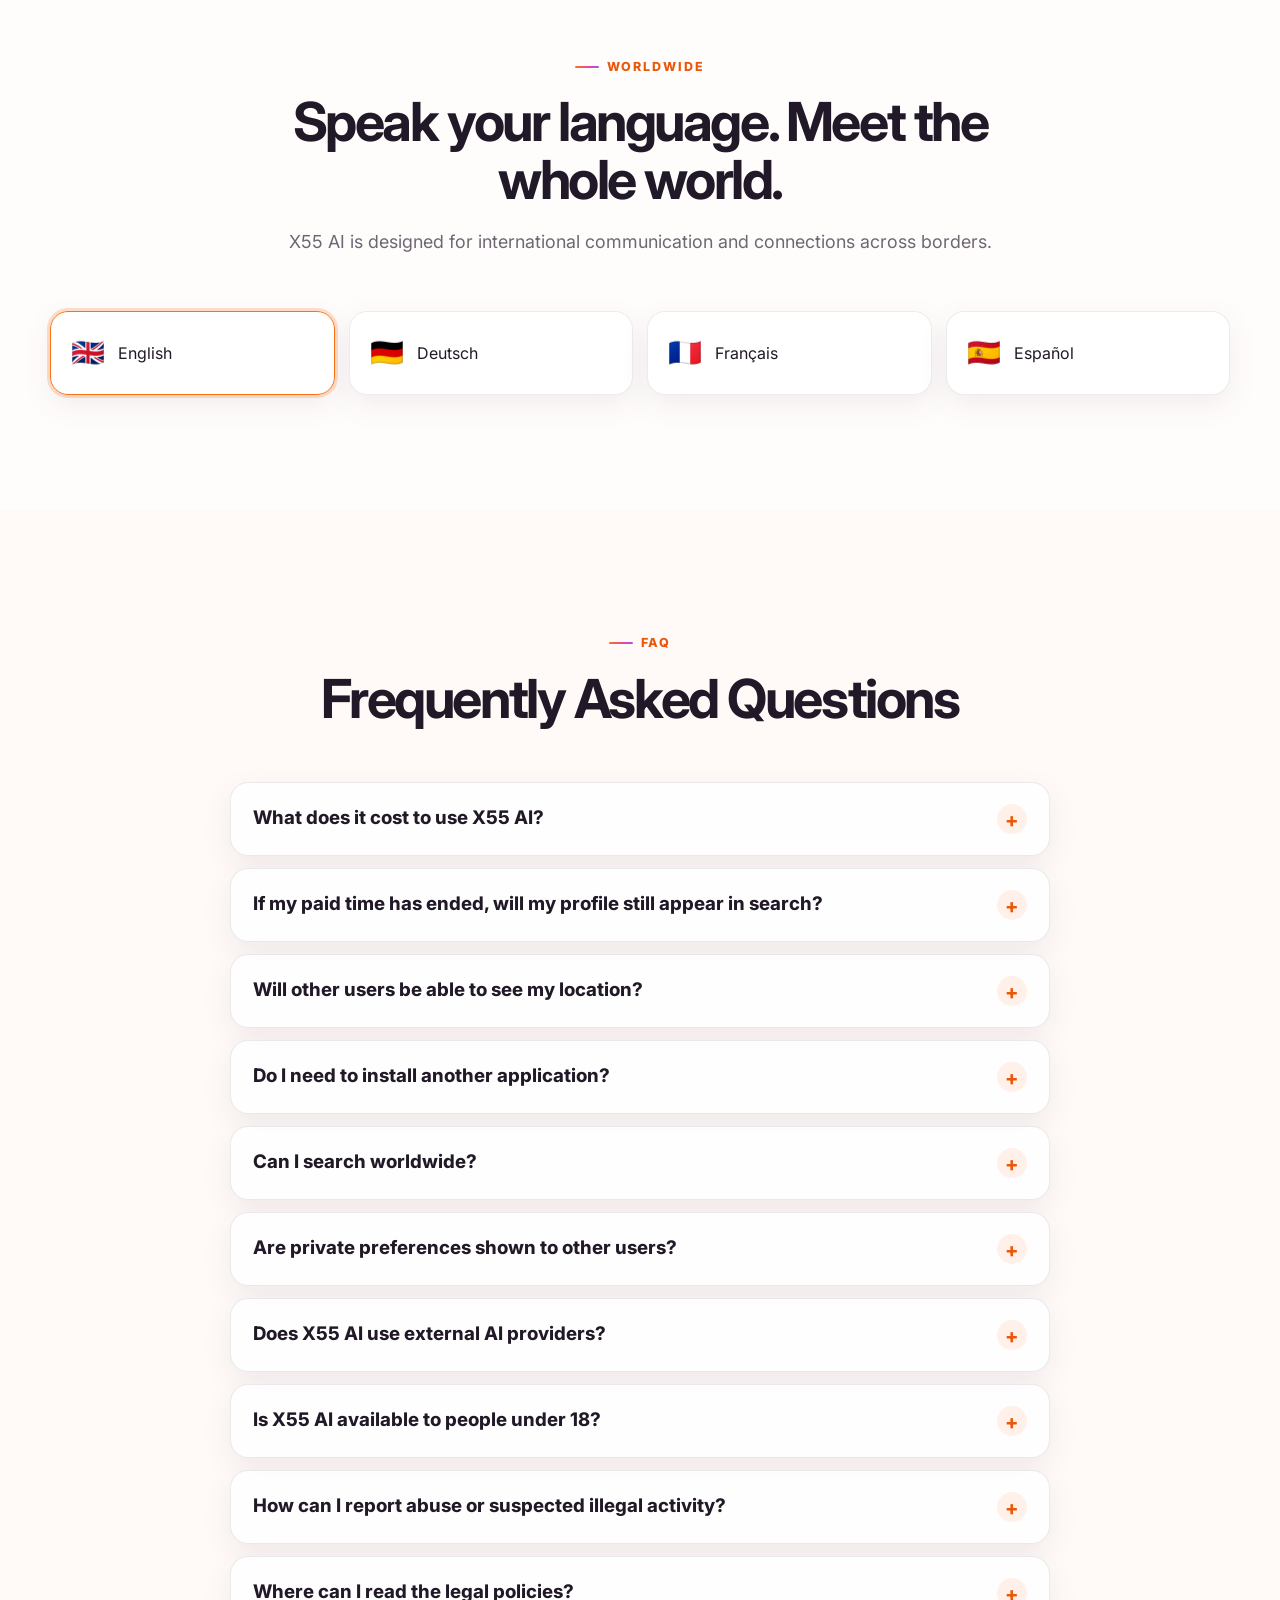
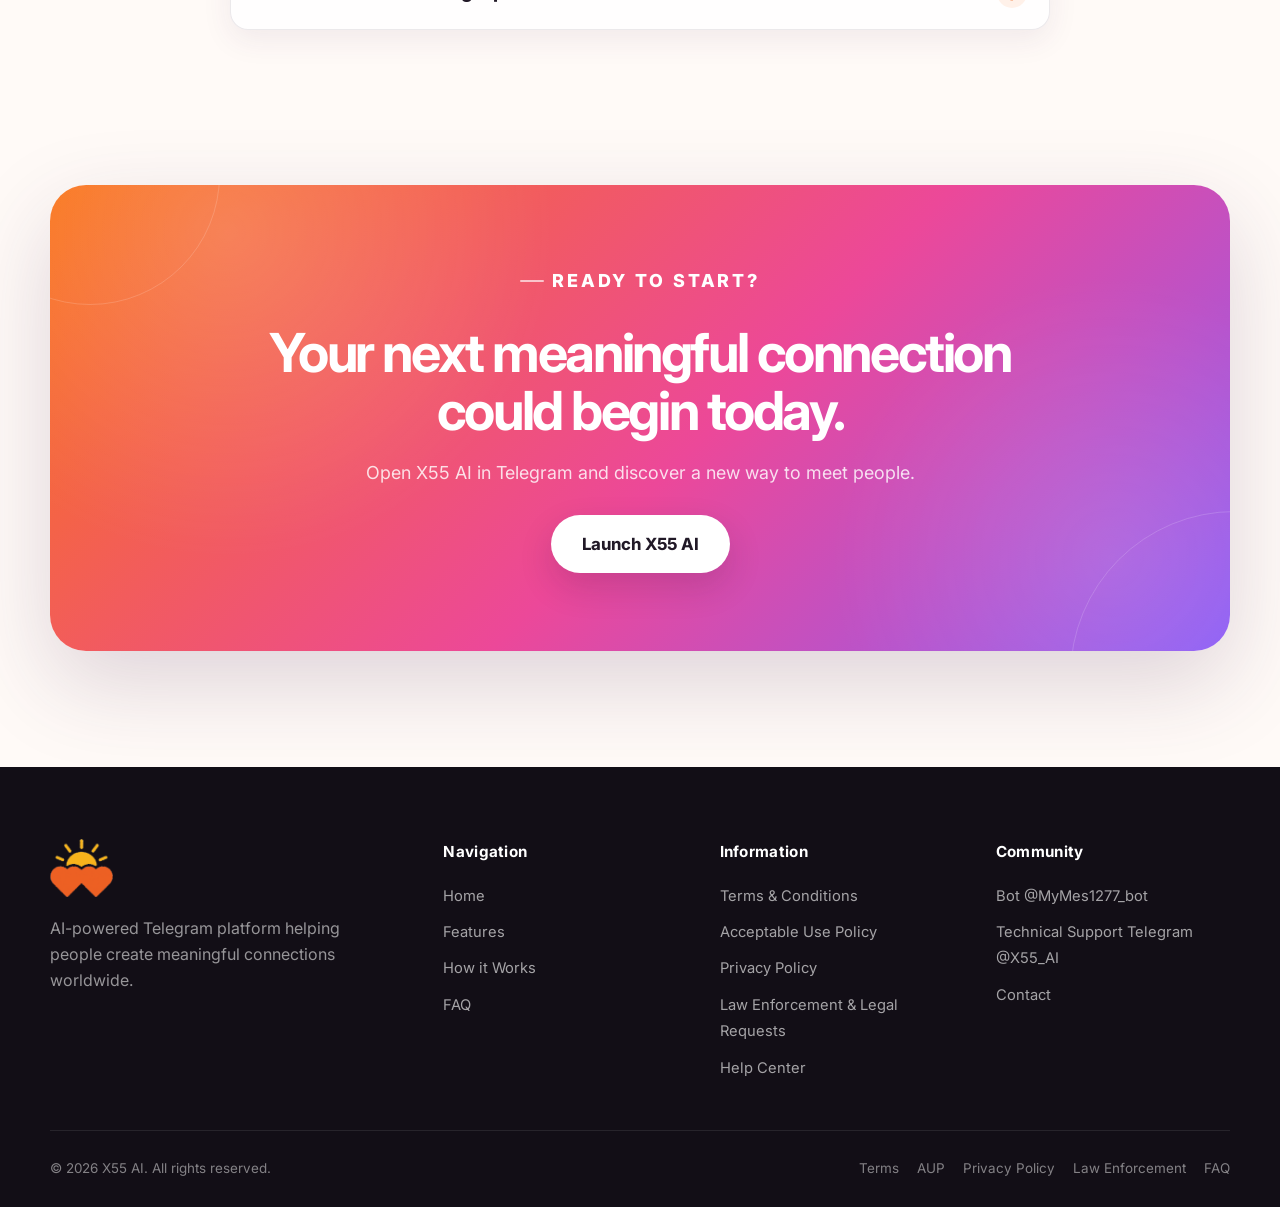
==== commit 6c070857: "Add files via upload" ====
--- a/index.html
+++ b/index.html
@@ -92,7 +92,7 @@
           </select>
         </li>
         <li><a class="mobile-telegram" href="https://t.me/MyMes1277_bot" target="_blank" rel="noopener noreferrer">Start @MyMes1277_bot</a></li>
-        <li><a href="https://t.me/X55AI" target="_blank" rel="noopener noreferrer">Technical Support @X55AI</a></li>
+        <li><a href="https://t.me/X55AI" target="_blank" rel="noopener noreferrer">Technical Support @X55_AI</a></li>
       </ul>
     </nav>
   </header>
@@ -116,7 +116,7 @@
             <a class="btn btn-primary" href="https://t.me/MyMes1277_bot" target="_blank" rel="noopener noreferrer" aria-label="Open X55 AI bot @MyMes1277_bot in Telegram">Start X55 AI in Telegram</a>
             <a class="btn btn-secondary" href="#how">See How It Works</a>
           </div>
-          <p class="telegram-identity">Official bot: <strong>@MyMes1277_bot</strong> &nbsp;•&nbsp; Technical support: <a href="https://t.me/X55AI" target="_blank" rel="noopener noreferrer"><strong>@X55AI</strong></a></p>
+          <p class="telegram-identity">Official bot: <strong>@MyMes1277_bot</strong> &nbsp;•&nbsp; Technical support: <a href="https://t.me/X55AI" target="_blank" rel="noopener noreferrer"><strong>@X55_AI</strong></a></p>
 
           <ul class="hero-badges" aria-label="Key benefits">
             <li class="badge"><span class="badge-check" aria-hidden="true">✓</span> AI Matching</li>
@@ -306,7 +306,7 @@
           </article>
           <article class="faq-item">
             <h3><button class="faq-question" type="button" aria-expanded="false">How can I report abuse or suspected illegal activity?</button></h3>
-            <div class="faq-answer"><p>Contact <a href="mailto:info@x55.ai">info@x55.ai</a> or <a href="https://t.me/X55AI" target="_blank" rel="noopener noreferrer">@X55AI</a>. For details, see the <a href="acceptable-use.html">Acceptable Use Policy</a>. For immediate danger, contact the appropriate emergency or law-enforcement service directly.</p></div>
+            <div class="faq-answer"><p>Contact <a href="Telegram @x55_ai">Telegram @x55_ai</a> or <a href="https://t.me/X55AI" target="_blank" rel="noopener noreferrer">@X55_AI</a>. For details, see the <a href="acceptable-use.html">Acceptable Use Policy</a>. For immediate danger, contact the appropriate emergency or law-enforcement service directly.</p></div>
           </article>
           <article class="faq-item">
             <h3><button class="faq-question" type="button" aria-expanded="false">Where can I read the legal policies?</button></h3>
@@ -361,8 +361,8 @@
           <h2>Community</h2>
           <ul>
             <li><a href="https://t.me/MyMes1277_bot" target="_blank" rel="noopener noreferrer">Bot @MyMes1277_bot</a></li>
-            <li><a href="https://t.me/X55AI" target="_blank" rel="noopener noreferrer">Technical Support @X55AI</a></li>
-            <li><a href="mailto:info@x55.ai">Contact</a></li>
+            <li><a href="https://t.me/X55_AI" target="_blank" rel="noopener noreferrer">Technical Support Telegram @X55_AI</a></li>
+            <li><a href="mailto:Telegram @x55_ai">Contact</a></li>
           </ul>
         </div>
       </div>
